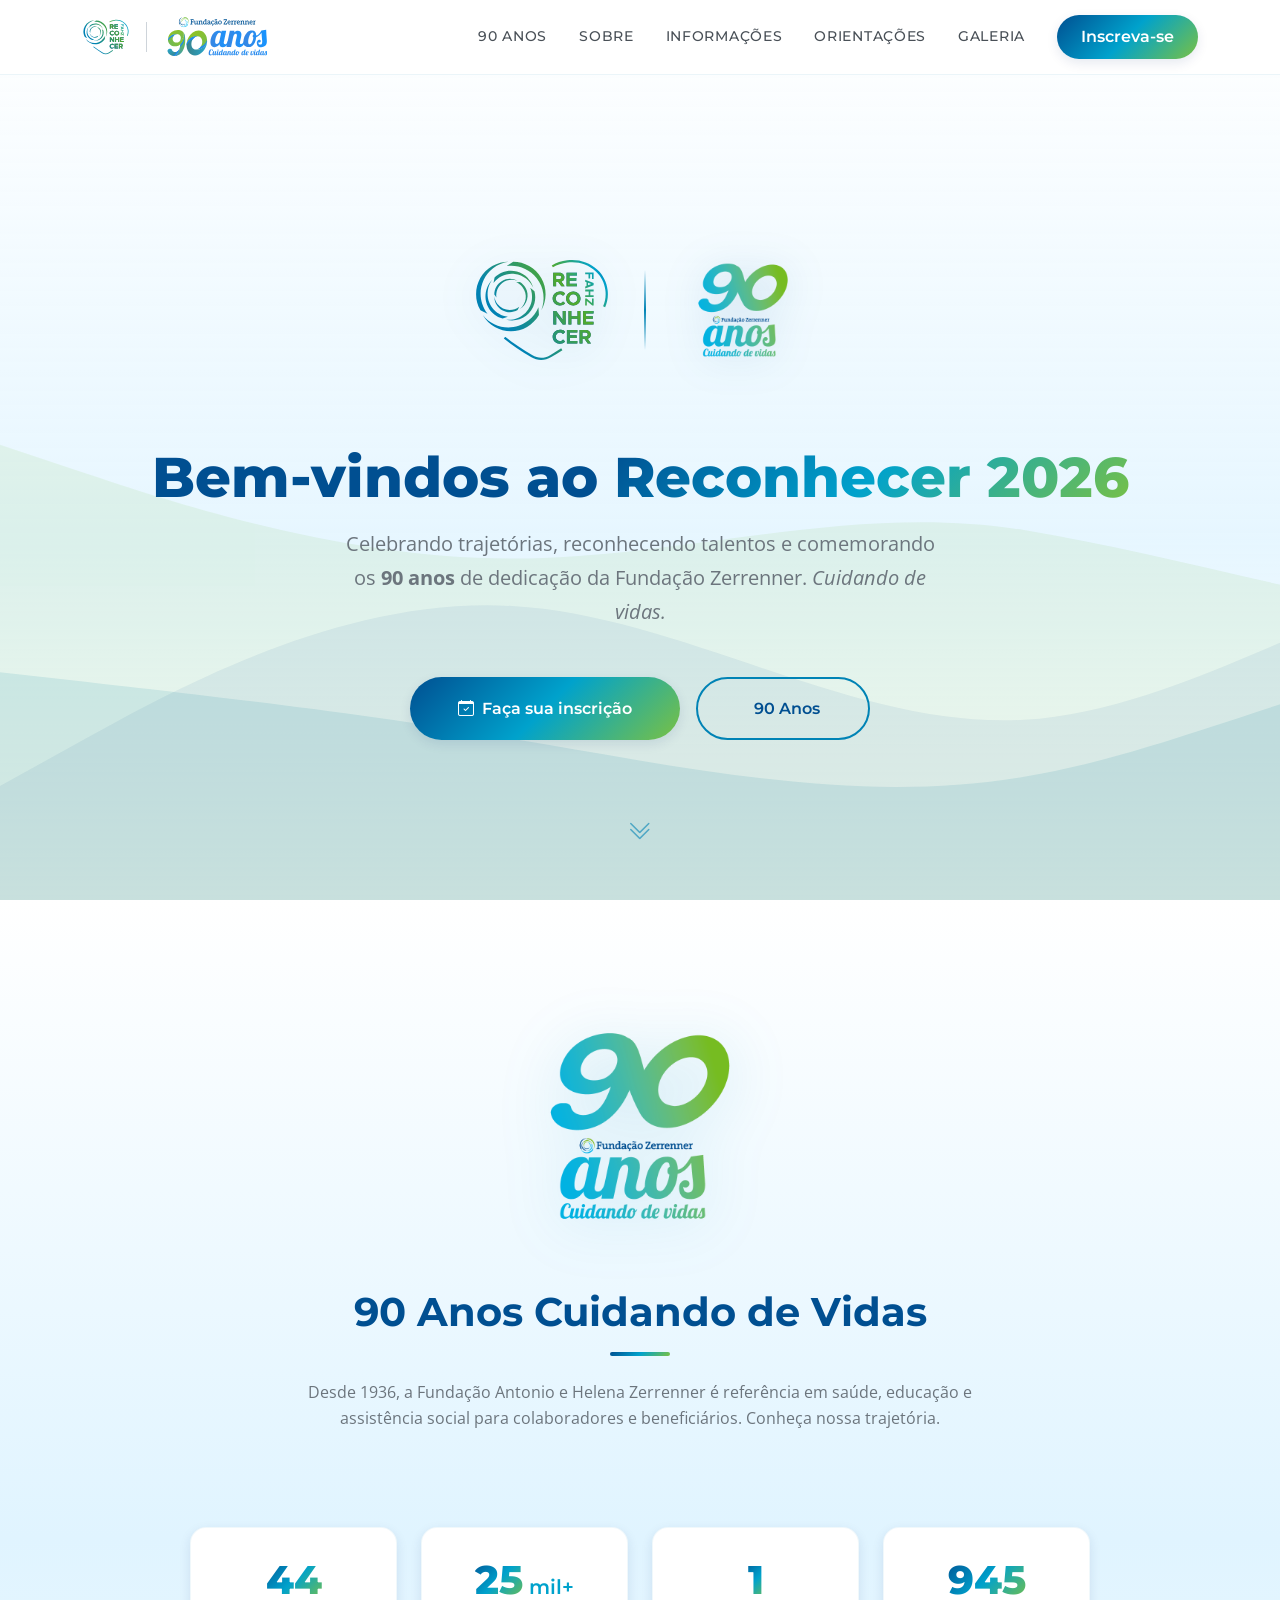
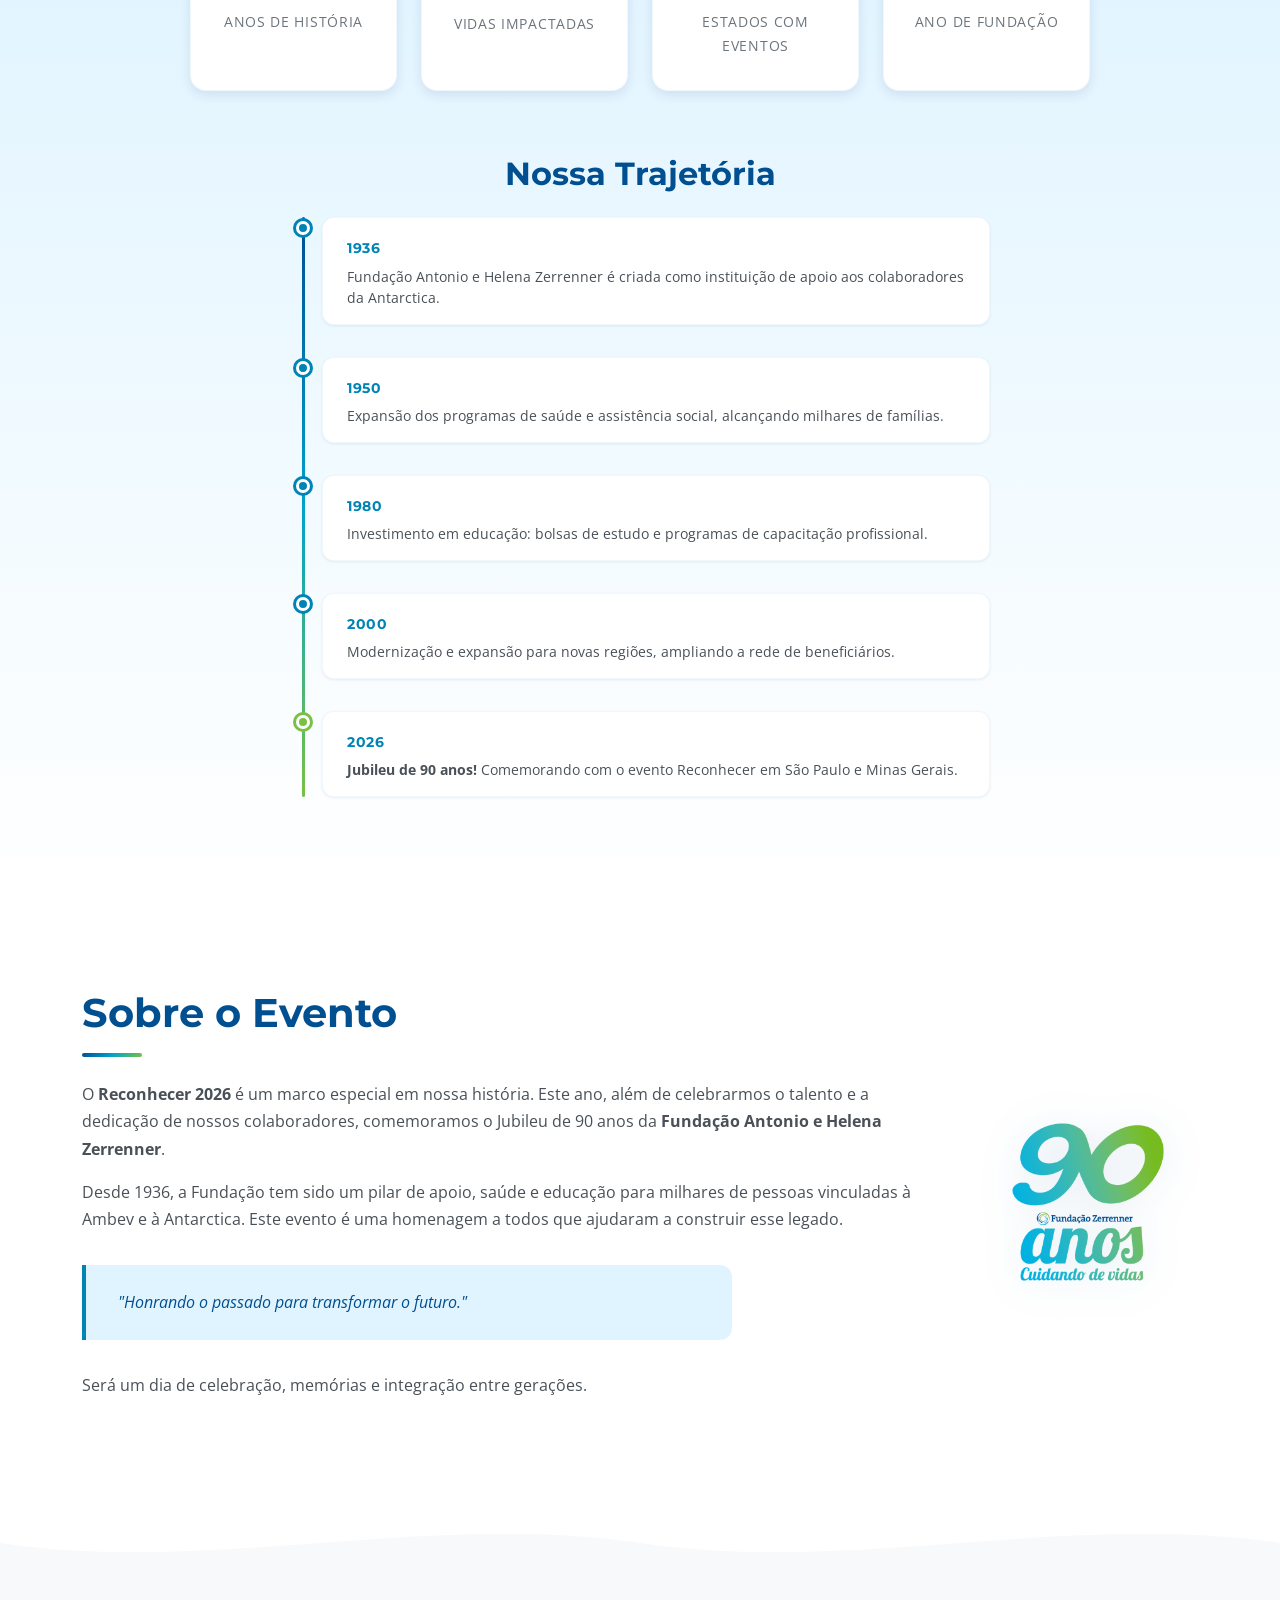
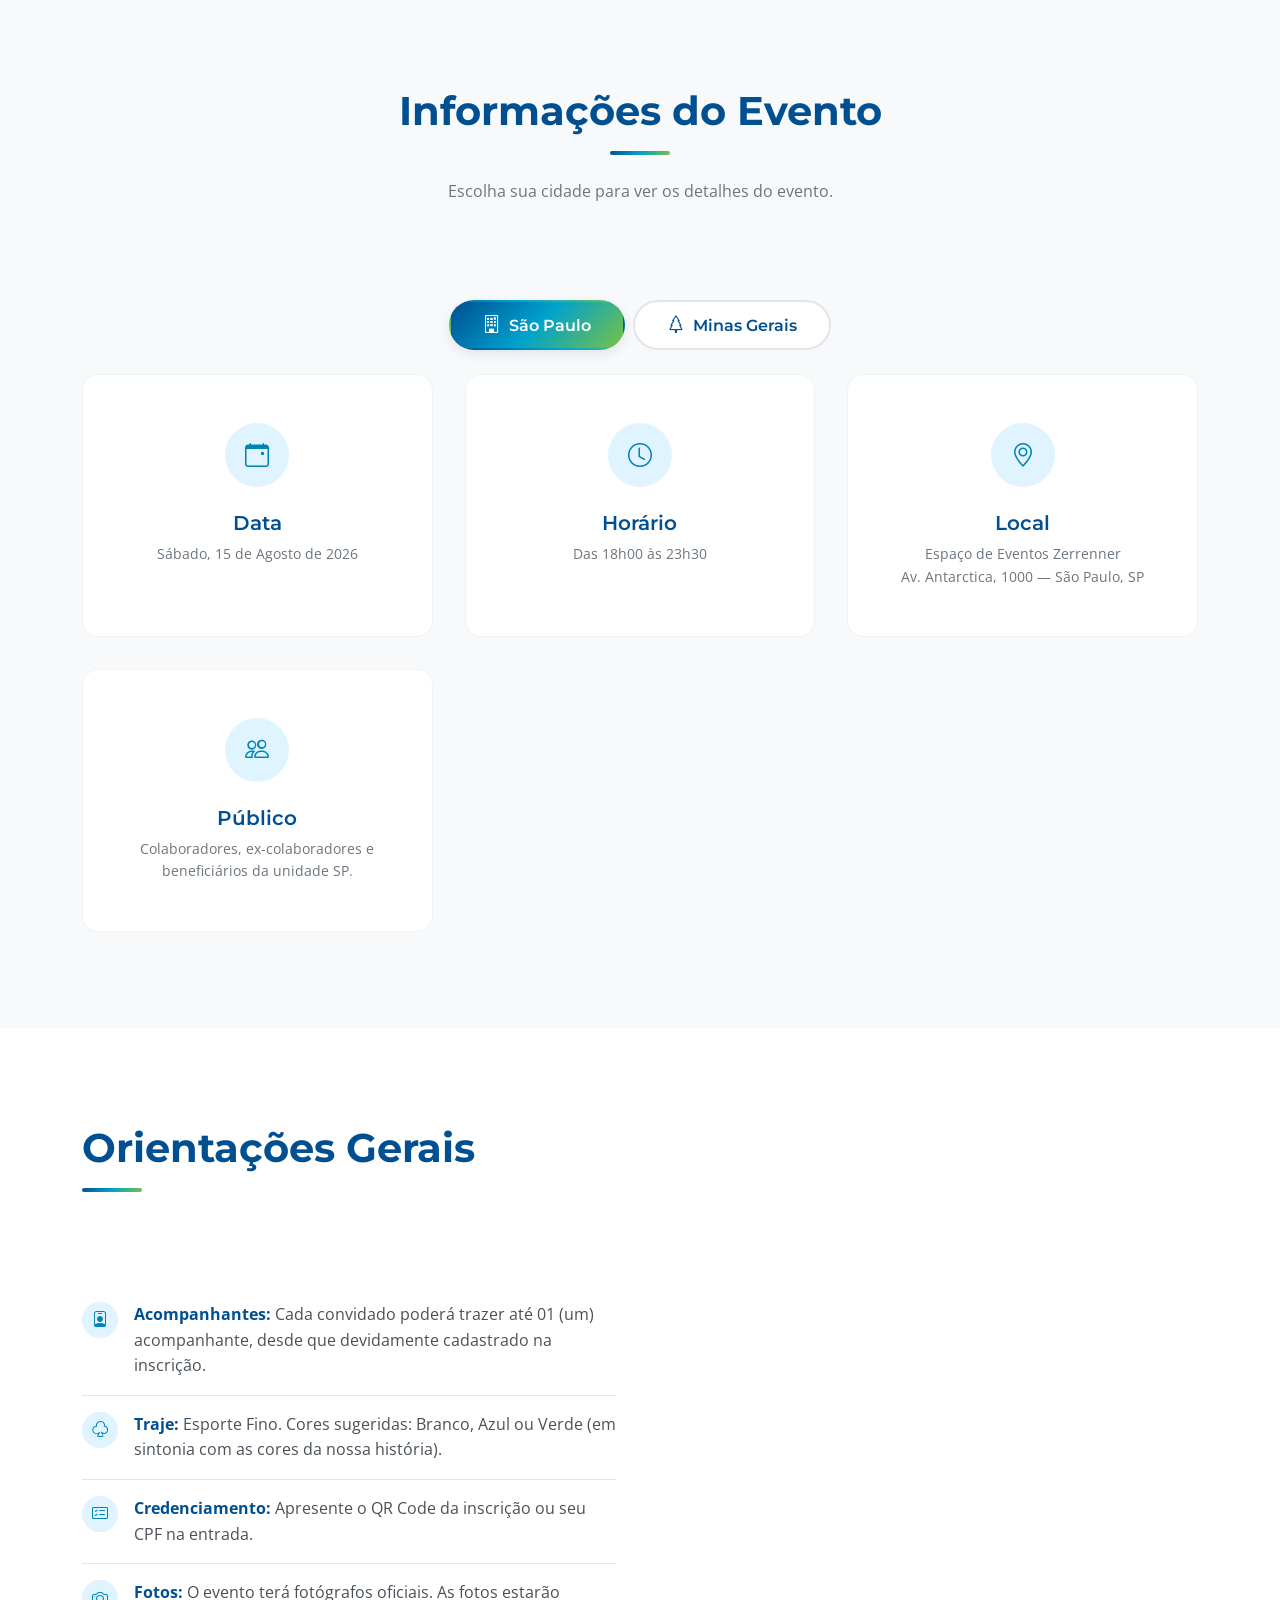
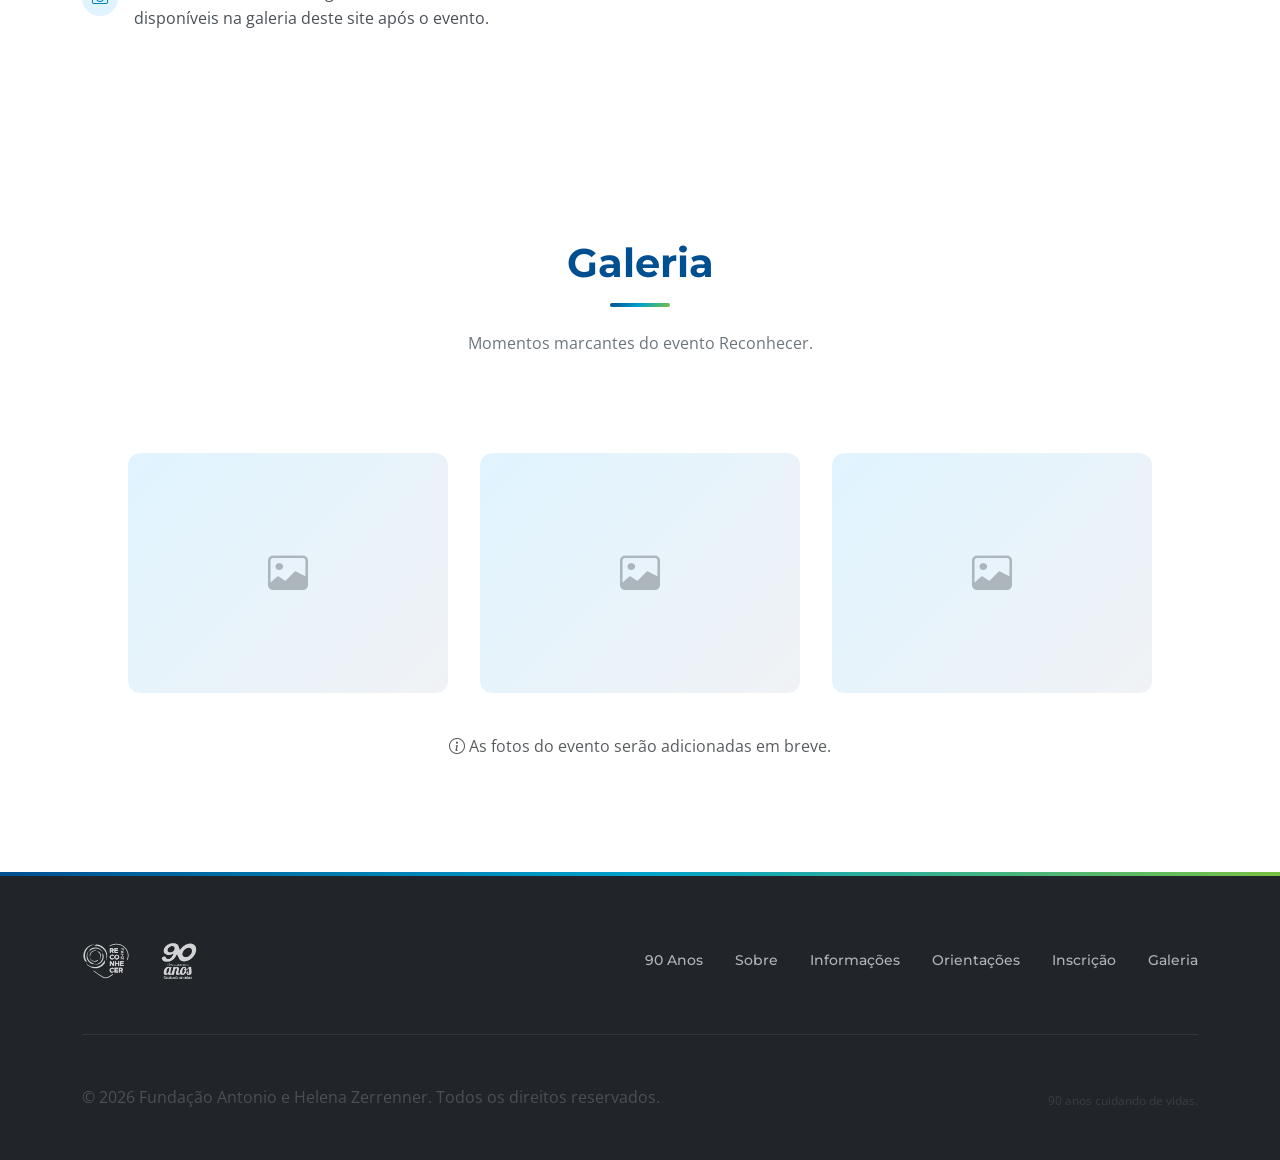
==== index.html @ 85166795 "Update site: 90 anos emphasis, SP/MG dual-location tabs, and new logo" ====
<!DOCTYPE html>
<html lang="pt-BR">

<head>
    <meta charset="UTF-8">
    <meta name="viewport" content="width=device-width, initial-scale=1.0">
    <title>Reconhecer 2026 | Fundação Zerrenner 90 Anos</title>
    <meta name="description"
        content="Evento Reconhecer 2026 - Celebrando os 90 anos da Fundação Antonio e Helena Zerrenner. Cuidando de vidas.">

    <!-- Google Fonts -->
    <link rel="preconnect" href="https://fonts.googleapis.com">
    <link rel="preconnect" href="https://fonts.gstatic.com" crossorigin>
    <link
        href="https://fonts.googleapis.com/css2?family=Montserrat:wght@400;500;600;700;800&family=Open+Sans:wght@400;500;600&display=swap"
        rel="stylesheet">

    <!-- Bootstrap 5 CSS -->
    <link href="https://cdn.jsdelivr.net/npm/bootstrap@5.3.3/dist/css/bootstrap.min.css" rel="stylesheet">
    <!-- Bootstrap Icons -->
    <link href="https://cdn.jsdelivr.net/npm/bootstrap-icons@1.11.3/font/bootstrap-icons.min.css" rel="stylesheet">

    <!-- Custom CSS -->
    <link rel="stylesheet" href="css/variables.css">
    <link rel="stylesheet" href="css/layout.css">
    <link rel="stylesheet" href="css/header.css">
    <link rel="stylesheet" href="css/waves.css">
    <link rel="stylesheet" href="css/info.css">
    <link rel="stylesheet" href="css/form.css">
    <link rel="stylesheet" href="css/gallery.css">
    <link rel="stylesheet" href="css/footer.css">

    <link rel="icon" type="image/svg+xml" href="logo.svg">
</head>

<body>

    <!-- Skip Link (Acessibilidade) -->
    <a href="#main-content" class="skip-link">Pular para o conteúdo principal</a>

    <!-- Fundo Animado Global -->
    <div class="page-bg-waves" aria-hidden="true"></div>

    <!-- ==============================
       NAVBAR
  =============================== -->
    <nav class="navbar navbar-expand-lg navbar-reconhecer fixed-top" id="navbar">
        <div class="container">
            <a class="navbar-brand" href="#hero">
                <img src="logo.svg" alt="Reconhecer logo" class="logo-reconhecer">
                <div class="logo-divider"></div>
                <img src="logo 90 anos.svg" alt="90 anos logo" class="logo-90anos">
            </a>

            <button class="navbar-toggler" type="button" data-bs-toggle="collapse" data-bs-target="#navbarNav"
                aria-controls="navbarNav" aria-expanded="false" aria-label="Toggle navigation">
                <i class="bi bi-list"></i>
            </button>

            <div class="collapse navbar-collapse" id="navbarNav">
                <ul class="navbar-nav ms-auto align-items-center">
                    <li class="nav-item">
                        <a class="nav-link" href="#90anos">90 Anos</a>
                    </li>
                    <li class="nav-item">
                        <a class="nav-link" href="#sobre">Sobre</a>
                    </li>
                    <li class="nav-item">
                        <a class="nav-link" href="#informacoes">Informações</a>
                    </li>
                    <li class="nav-item">
                        <a class="nav-link" href="#regras">Orientações</a>
                    </li>
                    <li class="nav-item">
                        <a class="nav-link" href="#galeria">Galeria</a>
                    </li>
                    <li class="nav-item ms-lg-3">
                        <button class="btn-primary-custom nav-cta" data-bs-toggle="modal"
                            data-bs-target="#registrationModal">
                            Inscreva-se
                        </button>
                    </li>
                </ul>
            </div>
        </div>
    </nav>

    <!-- ==============================
       MAIN CONTENT
  =============================== -->
    <main id="main-content">

        <!-- ---- Hero Section ---- -->
        <section class="hero" id="hero" aria-label="Área principal">
            <!-- Ondas animadas no fundo -->
            <div class="waves-container" aria-hidden="true">
                <svg class="wave-svg wave-svg--1" xmlns="http://www.w3.org/2000/svg" viewBox="0 0 1440 320"
                    preserveAspectRatio="none">
                    <path fill="#0083b5"
                        d="M0,192L48,197.3C96,203,192,213,288,229.3C384,245,480,267,576,250.7C672,235,768,181,864,181.3C960,181,1056,235,1152,234.7C1248,235,1344,181,1392,154.7L1440,128L1440,320L1392,320C1344,320,1248,320,1152,320C1056,320,960,320,864,320C768,320,672,320,576,320C480,320,384,320,288,320C192,320,96,320,48,320L0,320Z">
                    </path>
                </svg>
                <svg class="wave-svg wave-svg--2" xmlns="http://www.w3.org/2000/svg" viewBox="0 0 1440 320"
                    preserveAspectRatio="none">
                    <path fill="#7ac143"
                        d="M0,64L48,80C96,96,192,128,288,128C384,128,480,96,576,112C672,128,768,160,864,165.3C960,171,1056,149,1152,128C1248,107,1344,85,1392,74.7L1440,64L1440,320L1392,320C1344,320,1248,320,1152,320C1056,320,960,320,864,320C768,320,672,320,576,320C480,320,384,320,288,320C192,320,96,320,48,320L0,320Z">
                    </path>
                </svg>
                <svg class="wave-svg wave-svg--3" xmlns="http://www.w3.org/2000/svg" viewBox="0 0 1440 320"
                    preserveAspectRatio="none">
                    <path fill="#004f91"
                        d="M0,256L48,229.3C96,203,192,149,288,154.7C384,160,480,224,576,218.7C672,213,768,139,864,128C960,117,1056,171,1152,192C1248,213,1344,203,1392,197.3L1440,192L1440,320L1392,320C1344,320,1248,320,1152,320C1056,320,960,320,864,320C768,320,672,320,576,320C480,320,384,320,288,320C192,320,96,320,48,320L0,320Z">
                    </path>
                </svg>
            </div>

            <div class="container position-relative">
                <div class="hero__content">
                    <div class="hero__logos">
                        <img src="logo.svg" alt="Reconhecer" class="hero__logo-main">
                        <div class="hero__logo-divider"></div>
                        <img src="img/90-anos-logo.png" alt="90 Anos Fundação Zerrenner — Cuidando de vidas"
                            class="hero__logo-90">
                    </div>
                    <h1 class="hero__title">Bem-vindos ao <span>Reconhecer 2026</span></h1>
                    <p class="hero__subtitle">
                        Celebrando trajetórias, reconhecendo talentos e comemorando os <strong>90 anos</strong> de
                        dedicação da
                        Fundação Zerrenner. <em>Cuidando de vidas.</em>
                    </p>
                    <div class="hero__cta">
                        <button class="btn-primary-custom" data-bs-toggle="modal" data-bs-target="#registrationModal">
                            <i class="bi bi-calendar-check"></i> Faça sua inscrição
                        </button>
                        <a href="#90anos" class="btn-outline-custom">
                            <i class="bi bi-Award"></i> 90 Anos
                        </a>
                    </div>
                </div>
            </div>

            <div class="hero__scroll-indicator" aria-hidden="true">
                <i class="bi bi-chevron-double-down"></i>
            </div>
        </section>

        <!-- ==============================
         SEÇÃO 90 ANOS — DESTAQUE
    =============================== -->
        <section class="section section-90anos" id="90anos" aria-label="Celebração 90 anos">
            <div class="container">
                <div class="ninetyanos-intro text-center fade-in">
                    <img src="img/90-anos-logo.png" alt="90 Anos Fundação Zerrenner" class="ninetyanos-logo">
                    <h2 class="section__title">90 Anos Cuidando de Vidas</h2>
                    <p class="section__subtitle">
                        Desde 1936, a Fundação Antonio e Helena Zerrenner é referência em saúde, educação e assistência
                        social para
                        colaboradores e beneficiários. Conheça nossa trajetória.
                    </p>
                </div>

                <!-- Contadores -->
                <div class="ninetyanos-counters fade-in">
                    <div class="counter-card">
                        <span class="counter-card__number" data-target="90">0</span>
                        <span class="counter-card__label">Anos de História</span>
                    </div>
                    <div class="counter-card">
                        <span class="counter-card__number" data-target="50">0</span>
                        <span class="counter-card__suffix">mil+</span>
                        <span class="counter-card__label">Vidas Impactadas</span>
                    </div>
                    <div class="counter-card">
                        <span class="counter-card__number" data-target="2">0</span>
                        <span class="counter-card__label">Estados com Eventos</span>
                    </div>
                    <div class="counter-card">
                        <span class="counter-card__number" data-target="1936">0</span>
                        <span class="counter-card__label">Ano de Fundação</span>
                    </div>
                </div>

                <!-- Timeline -->
                <div class="ninetyanos-timeline fade-in">
                    <h3 class="text-center mb-4"
                        style="color: var(--color-blue-700); font-family: var(--font-heading);">
                        Nossa Trajetória</h3>
                    <div class="timeline">
                        <div class="timeline__item">
                            <div class="timeline__dot"></div>
                            <div class="timeline__content">
                                <span class="timeline__year">1936</span>
                                <p>Fundação Antonio e Helena Zerrenner é criada como instituição de apoio aos
                                    colaboradores da
                                    Antarctica.</p>
                            </div>
                        </div>
                        <div class="timeline__item">
                            <div class="timeline__dot"></div>
                            <div class="timeline__content">
                                <span class="timeline__year">1950</span>
                                <p>Expansão dos programas de saúde e assistência social, alcançando milhares de
                                    famílias.</p>
                            </div>
                        </div>
                        <div class="timeline__item">
                            <div class="timeline__dot"></div>
                            <div class="timeline__content">
                                <span class="timeline__year">1980</span>
                                <p>Investimento em educação: bolsas de estudo e programas de capacitação profissional.
                                </p>
                            </div>
                        </div>
                        <div class="timeline__item">
                            <div class="timeline__dot"></div>
                            <div class="timeline__content">
                                <span class="timeline__year">2000</span>
                                <p>Modernização e expansão para novas regiões, ampliando a rede de beneficiários.</p>
                            </div>
                        </div>
                        <div class="timeline__item">
                            <div class="timeline__dot"></div>
                            <div class="timeline__content">
                                <span class="timeline__year">2026</span>
                                <p><strong>Jubileu de 90 anos!</strong> Comemorando com o evento Reconhecer em São Paulo
                                    e Minas
                                    Gerais.</p>
                            </div>
                        </div>
                    </div>
                </div>
            </div>
        </section>

        <!-- ---- Seção Sobre ---- -->
        <section class="section" id="sobre" aria-label="Sobre o evento">
            <div class="container">
                <div class="about-content fade-in">
                    <div class="about-text">
                        <h2 class="section__title text-start mb-4">Sobre o Evento</h2>
                        <p>
                            O <strong>Reconhecer 2026</strong> é um marco especial em nossa história. Este ano, além de
                            celebrarmos o
                            talento e a dedicação de nossos colaboradores, comemoramos o Jubileu de 90 anos da
                            <strong>Fundação
                                Antonio e Helena Zerrenner</strong>.
                        </p>
                        <p>
                            Desde 1936, a Fundação tem sido um pilar de apoio, saúde e educação para milhares de pessoas
                            vinculadas à
                            Ambev e à Antarctica. Este evento é uma homenagem a todos que ajudaram a construir esse
                            legado.
                        </p>
                        <div class="about-highlight">
                            "Honrando o passado para transformar o futuro."
                        </div>
                        <p>
                            Será um dia de celebração, memórias e integração entre gerações.
                        </p>
                    </div>
                    <div class="about-logo">
                        <img src="img/90-anos-logo.png" alt="Fundação Zerrenner 90 Anos — Cuidando de vidas">
                    </div>
                </div>
            </div>
        </section>

        <!-- ---- Wave Divider ---- -->
        <div class="section-wave-divider" aria-hidden="true">
            <svg xmlns="http://www.w3.org/2000/svg" viewBox="0 0 1440 80" preserveAspectRatio="none">
                <path fill="#f8f9fa" d="M0,32 C240,64 480,0 720,32 C960,64 1200,0 1440,32 L1440,80 L0,80 Z" />
            </svg>
        </div>

        <!-- ==============================
         SEÇÃO INFORMAÇÕES — TABS SP × MG
    =============================== -->
        <section class="section section--alt" id="informacoes" aria-label="Informações do evento">
            <div class="container">
                <h2 class="section__title fade-in">Informações do Evento</h2>
                <p class="section__subtitle fade-in">Escolha sua cidade para ver os detalhes do evento.</p>

                <!-- Nav Tabs -->
                <ul class="nav nav-pills location-tabs justify-content-center mb-4 fade-in" id="locationTabs"
                    role="tablist">
                    <li class="nav-item" role="presentation">
                        <button class="nav-link active" id="sp-tab" data-bs-toggle="tab" data-bs-target="#tab-sp"
                            type="button" role="tab" aria-controls="tab-sp" aria-selected="true">
                            <i class="bi bi-building"></i> São Paulo
                        </button>
                    </li>
                    <li class="nav-item" role="presentation">
                        <button class="nav-link" id="mg-tab" data-bs-toggle="tab" data-bs-target="#tab-mg" type="button"
                            role="tab" aria-controls="tab-mg" aria-selected="false">
                            <i class="bi bi-tree"></i> Minas Gerais
                        </button>
                    </li>
                </ul>

                <!-- Tab Content -->
                <div class="tab-content fade-in" id="locationTabsContent">

                    <!-- SP -->
                    <div class="tab-pane fade show active" id="tab-sp" role="tabpanel" aria-labelledby="sp-tab">
                        <div class="info-grid">
                            <div class="info-card">
                                <div class="info-card__icon"><i class="bi bi-calendar-event"></i></div>
                                <h3 class="info-card__title">Data</h3>
                                <p class="info-card__text">Sábado, 15 de Agosto de 2026</p>
                            </div>
                            <div class="info-card">
                                <div class="info-card__icon"><i class="bi bi-clock"></i></div>
                                <h3 class="info-card__title">Horário</h3>
                                <p class="info-card__text">Das 18h00 às 23h30</p>
                            </div>
                            <div class="info-card">
                                <div class="info-card__icon"><i class="bi bi-geo-alt"></i></div>
                                <h3 class="info-card__title">Local</h3>
                                <p class="info-card__text">Espaço de Eventos Zerrenner<br>Av. Antarctica, 1000 — São
                                    Paulo, SP</p>
                            </div>
                            <div class="info-card">
                                <div class="info-card__icon"><i class="bi bi-people"></i></div>
                                <h3 class="info-card__title">Público</h3>
                                <p class="info-card__text">Colaboradores, ex-colaboradores e beneficiários da unidade
                                    SP.</p>
                            </div>
                        </div>
                    </div>

                    <!-- MG -->
                    <div class="tab-pane fade" id="tab-mg" role="tabpanel" aria-labelledby="mg-tab">
                        <div class="info-grid">
                            <div class="info-card">
                                <div class="info-card__icon"><i class="bi bi-calendar-event"></i></div>
                                <h3 class="info-card__title">Data</h3>
                                <p class="info-card__text">Sábado, 22 de Agosto de 2026</p>
                            </div>
                            <div class="info-card">
                                <div class="info-card__icon"><i class="bi bi-clock"></i></div>
                                <h3 class="info-card__title">Horário</h3>
                                <p class="info-card__text">Das 17h00 às 22h30</p>
                            </div>
                            <div class="info-card">
                                <div class="info-card__icon"><i class="bi bi-geo-alt"></i></div>
                                <h3 class="info-card__title">Local</h3>
                                <p class="info-card__text">Centro de Convenções Zerrenner<br>Rua das Palmeiras, 500 —
                                    Belo Horizonte,
                                    MG</p>
                            </div>
                            <div class="info-card">
                                <div class="info-card__icon"><i class="bi bi-people"></i></div>
                                <h3 class="info-card__title">Público</h3>
                                <p class="info-card__text">Colaboradores, ex-colaboradores e beneficiários da unidade
                                    MG.</p>
                            </div>
                        </div>
                    </div>

                </div>
            </div>
        </section>

        <!-- ---- Seção Orientações ---- -->
        <section class="section" id="regras" aria-label="Orientações e regras">
            <div class="container">
                <div class="row g-5 align-items-center">
                    <div class="col-lg-6">
                        <h2 class="section__title text-start fade-in">Orientações Gerais</h2>
                        <p class="fade-in">Para garantir que todos tenham uma experiência inesquecível, pedimos atenção
                            a algumas
                            regras básicas:</p>
                        <ul class="rules-list fade-in">
                            <li class="rules-list__item">
                                <div class="rules-list__icon"><i class="bi bi-person-badge"></i></div>
                                <div class="rules-list__text"><strong>Acompanhantes:</strong> Cada convidado poderá
                                    trazer até 01 (um)
                                    acompanhante, desde que devidamente cadastrado na inscrição.</div>
                            </li>
                            <li class="rules-list__item">
                                <div class="rules-list__icon"><i class="bi bi-suit-club"></i></div>
                                <div class="rules-list__text"><strong>Traje:</strong> Esporte Fino. Cores sugeridas:
                                    Branco, Azul ou
                                    Verde (em sintonia com as cores da nossa história).</div>
                            </li>
                            <li class="rules-list__item">
                                <div class="rules-list__icon"><i class="bi bi-card-checklist"></i></div>
                                <div class="rules-list__text"><strong>Credenciamento:</strong> Apresente o QR Code da
                                    inscrição ou seu
                                    CPF na entrada.</div>
                            </li>
                            <li class="rules-list__item">
                                <div class="rules-list__icon"><i class="bi bi-camera"></i></div>
                                <div class="rules-list__text"><strong>Fotos:</strong> O evento terá fotógrafos oficiais.
                                    As fotos estarão
                                    disponíveis na galeria deste site após o evento.</div>
                            </li>
                        </ul>
                    </div>
                    <div class="col-lg-6 fade-in">
                        <div class="card-custom">
                            <div class="card-custom__icon"><i class="bi bi-info-circle"></i></div>
                            <h3 class="card-custom__title">Nota Importante</h3>
                            <p>As inscrições são limitadas e serão processadas por ordem de chegada. Não esqueça de
                                confirmar a
                                presença do seu acompanhante informando o nome completo no formulário.</p>
                            <p>Dúvidas? Entre em contato com a Fundação através do canal interno.</p>
                        </div>
                    </div>
                </div>
            </div>
        </section>

        <!-- ---- Galeria de Fotos ---- -->
        <section class="section" id="galeria" aria-label="Galeria de fotos">
            <div class="container">
                <h2 class="section__title fade-in">Galeria</h2>
                <p class="section__subtitle fade-in">Momentos marcantes do evento Reconhecer.</p>

                <div class="gallery-grid fade-in" id="galleryGrid">
                    <div class="gallery-item" role="button" tabindex="0" aria-label="Abrir foto 1">
                        <div class="gallery-placeholder"><i class="bi bi-image" aria-hidden="true"></i></div>
                        <div class="gallery-item__overlay">
                            <span class="gallery-item__caption">Reconhecer 2026</span>
                        </div>
                        <div class="gallery-item__zoom"><i class="bi bi-zoom-in" aria-hidden="true"></i></div>
                    </div>
                    <div class="gallery-item" role="button" tabindex="0" aria-label="Abrir foto 2">
                        <div class="gallery-placeholder"><i class="bi bi-image" aria-hidden="true"></i></div>
                        <div class="gallery-item__overlay">
                            <span class="gallery-item__caption">Reconhecer 2026</span>
                        </div>
                        <div class="gallery-item__zoom"><i class="bi bi-zoom-in" aria-hidden="true"></i></div>
                    </div>
                    <div class="gallery-item" role="button" tabindex="0" aria-label="Abrir foto 3">
                        <div class="gallery-placeholder"><i class="bi bi-image" aria-hidden="true"></i></div>
                        <div class="gallery-item__overlay">
                            <span class="gallery-item__caption">Reconhecer 2026</span>
                        </div>
                        <div class="gallery-item__zoom"><i class="bi bi-zoom-in" aria-hidden="true"></i></div>
                    </div>
                </div>

                <div class="text-center mt-4 fade-in">
                    <p class="text-muted"><i class="bi bi-info-circle" aria-hidden="true"></i> As fotos do evento serão
                        adicionadas em breve.</p>
                </div>
            </div>
        </section>

    </main>

    <!-- ==============================
       REGISTRATION MODAL
  =============================== -->
    <div class="modal fade" id="registrationModal" tabindex="-1" aria-labelledby="registrationModalLabel"
        aria-hidden="true">
        <div class="modal-dialog modal-lg modal-dialog-centered">
            <div class="modal-content form-wrapper p-0 border-0">
                <div class="modal-header border-0 pb-0">
                    <button type="button" class="btn-close" data-bs-dismiss="modal" aria-label="Close"></button>
                </div>
                <div class="modal-body p-4 p-md-5">
                    <div class="form-header">
                        <div class="form-header__icon">
                            <i class="bi bi-pencil-square" aria-hidden="true"></i>
                        </div>
                        <h3 id="registrationModalLabel">Formulário de Inscrição</h3>
                        <p class="text-muted">Campos com <span class="text-danger">*</span> são obrigatórios</p>
                    </div>

                    <form id="registrationForm" novalidate>
                        <div class="row">

                            <!-- UNIDADE (Primeiro campo — destaque) -->
                            <div class="col-12">
                                <div class="form-floating-custom location-select-highlight">
                                    <label for="unidade">Unidade do Evento <span class="required">*</span></label>
                                    <select class="form-select" id="unidade" name="unidade" required>
                                        <option value="" disabled selected>Selecione sua cidade...</option>
                                        <option value="São Paulo">São Paulo — 15/Ago/2026</option>
                                        <option value="Minas Gerais">Minas Gerais — 22/Ago/2026</option>
                                    </select>
                                </div>
                            </div>

                            <div class="col-12">
                                <div class="form-floating-custom">
                                    <label for="fullName">Nome Completo <span class="required">*</span></label>
                                    <input type="text" class="form-control" id="fullName" name="fullName" required
                                        placeholder="Seu nome completo" autocomplete="name">
                                </div>
                            </div>

                            <div class="col-md-6">
                                <div class="form-floating-custom">
                                    <label for="email">E-mail <span class="required">*</span></label>
                                    <input type="email" class="form-control" id="email" name="email" required
                                        placeholder="seu@email.com" autocomplete="email">
                                </div>
                            </div>

                            <div class="col-md-6">
                                <div class="form-floating-custom">
                                    <label for="phone">Telefone <span class="required">*</span></label>
                                    <input type="tel" class="form-control" id="phone" name="phone" required
                                        placeholder="(11) 99999-9999" autocomplete="tel">
                                </div>
                            </div>

                            <div class="col-md-6">
                                <div class="form-floating-custom">
                                    <label for="cpf">CPF <span class="required">*</span></label>
                                    <input type="text" class="form-control" id="cpf" name="cpf" required
                                        placeholder="000.000.000-00" maxlength="14">
                                </div>
                            </div>

                            <div class="col-md-6">
                                <div class="form-floating-custom">
                                    <label for="company">Empresa / Área</label>
                                    <input type="text" class="form-control" id="company" name="company"
                                        placeholder="Sua empresa ou área">
                                </div>
                            </div>

                            <div class="col-12">
                                <label class="d-block mb-2"
                                    style="font-family: var(--font-heading); font-weight: 500; font-size: var(--font-size-xs); color: var(--color-gray-600); text-transform: uppercase; letter-spacing: 0.03em;">
                                    Levará acompanhante?
                                </label>
                                <div class="toggle-group" role="radiogroup" aria-label="Acompanhante">
                                    <label class="toggle-group__btn active" id="companionNo">
                                        <input type="radio" name="hasCompanion" value="nao" checked>
                                        <i class="bi bi-person" aria-hidden="true"></i> Não
                                    </label>
                                    <label class="toggle-group__btn" id="companionYes">
                                        <input type="radio" name="hasCompanion" value="sim">
                                        <i class="bi bi-people" aria-hidden="true"></i> Sim
                                    </label>
                                </div>

                                <div class="conditional-field" id="companionFields">
                                    <div class="form-floating-custom">
                                        <label for="companionName">Nome do Acompanhante</label>
                                        <input type="text" class="form-control" id="companionName" name="companionName"
                                            placeholder="Nome completo do acompanhante">
                                    </div>
                                </div>
                            </div>

                            <div class="col-12">
                                <div class="form-floating-custom">
                                    <label for="dietary">Restrição Alimentar</label>
                                    <select class="form-select" id="dietary" name="dietary">
                                        <option value="">Nenhuma</option>
                                        <option value="vegetariano">Vegetariano</option>
                                        <option value="vegano">Vegano</option>
                                        <option value="sem-gluten">Sem Glúten</option>
                                        <option value="sem-lactose">Sem Lactose</option>
                                        <option value="outra">Outra</option>
                                    </select>
                                </div>
                            </div>

                            <div class="col-12">
                                <div class="form-floating-custom">
                                    <label for="observations">Observações</label>
                                    <textarea class="form-control" id="observations" name="observations" rows="3"
                                        placeholder="Alguma informação adicional?" style="resize: vertical;"></textarea>
                                </div>
                            </div>

                            <div class="col-12">
                                <div class="form-check-custom">
                                    <input class="form-check-input" type="checkbox" id="terms" name="terms" required>
                                    <label class="form-check-label" for="terms">
                                        Declaro que li e aceito as orientações do evento e confirmo minha presença.
                                        <span class="text-danger">*</span>
                                    </label>
                                </div>
                            </div>

                            <div class="col-12 text-center mt-3">
                                <button type="submit" class="btn-primary-custom w-100" id="submitBtn">
                                    <i class="bi bi-check-circle" aria-hidden="true"></i> Confirmar Inscrição
                                </button>
                            </div>
                        </div>
                    </form>

                    <!-- Mensagem de Sucesso -->
                    <div class="form-success" id="formSuccess">
                        <div class="form-success__icon">
                            <i class="bi bi-check-lg" aria-hidden="true"></i>
                        </div>
                        <h3 class="form-success__title">Inscrição Confirmada!</h3>
                        <p class="form-success__text">
                            Sua inscrição foi realizada com sucesso. Você receberá mais informações proximamente.<br>
                            Obrigado por confirmar sua presença no <strong>Reconhecer 2026</strong>!
                        </p>
                        <div class="mt-4">
                            <button class="btn-primary-custom" data-bs-dismiss="modal">
                                <i class="bi bi-x-circle" aria-hidden="true"></i> Fechar
                            </button>
                        </div>
                    </div>
                </div>
            </div>
        </div>
    </div>


    <!-- ==============================
       FOOTER
  =============================== -->
    <footer class="footer" id="footer" aria-label="Rodapé">
        <div class="container position-relative">
            <div class="footer__top">
                <div class="footer__logos">
                    <img src="logo.svg" alt="Reconhecer logo" class="footer__logo">
                    <img src="img/90-anos-logo.png" alt="90 anos logo" class="footer__logo" style="height: 50px;">
                </div>
                <div class="footer__links">
                    <a href="#90anos" class="footer__link">90 Anos</a>
                    <a href="#sobre" class="footer__link">Sobre</a>
                    <a href="#informacoes" class="footer__link">Informações</a>
                    <a href="#regras" class="footer__link">Orientações</a>
                    <a href="#" class="footer__link" data-bs-toggle="modal"
                        data-bs-target="#registrationModal">Inscrição</a>
                    <a href="#galeria" class="footer__link">Galeria</a>
                </div>
            </div>
            <div class="footer__bottom">
                <p>&copy; 2026 Fundação Antonio e Helena Zerrenner. Todos os direitos reservados.</p>
                <p class="mt-2" style="opacity: 0.6; font-size: 0.75rem;">90 anos cuidando de vidas.</p>
            </div>
        </div>
    </footer>

    <!-- Botão Voltar ao Topo -->
    <button class="back-to-top" id="backToTop" aria-label="Voltar para o topo">
        <i class="bi bi-arrow-up" aria-hidden="true"></i>
    </button>

    <!-- ==============================
       SCRIPTS
  =============================== -->
    <script src="https://cdn.jsdelivr.net/npm/bootstrap@5.3.3/dist/js/bootstrap.bundle.min.js"></script>
    <script src="js/main.js"></script>
    <script src="js/form.js"></script>
    <script src="js/gallery.js"></script>

</body>

</html>
---- css/variables.css ----
/* ============================================
   RECONHECER 2026 - Design Tokens
   Paleta extraída dos logos da Fundação Zerrenner
   ============================================ */

:root {
  /* ---- Cores Primárias (Azul) ---- */
  --color-blue-900: #002769;
  --color-blue-800: #004682;
  --color-blue-700: #004f91;
  --color-blue-600: #005496;
  --color-blue-500: #006098;
  --color-blue-400: #0073a8;
  --color-blue-300: #0083b5;
  --color-blue-200: #1783d5;
  --color-blue-100: #00b9f2;
  --color-blue-50: #e0f4ff;

  /* ---- Cores Secundárias (Verde) ---- */
  --color-green-700: #6c9328;
  --color-green-600: #52aa2b;
  --color-green-500: #6fa324;
  --color-green-400: #7ac143;
  --color-green-300: #8fc326;
  --color-green-200: #aed84a;
  --color-green-100: #c8e67a;

  /* ---- Cores Terciárias (Teal / Cyan) ---- */
  --color-teal-600: #016cb3;
  --color-teal-500: #1798c7;
  --color-teal-400: #00a2cc;
  --color-teal-300: #00b2e3;
  --color-teal-200: #00b3e1;
  --color-teal-100: #00cbd3;

  /* ---- Gradientes ---- */
  --gradient-primary: linear-gradient(135deg, var(--color-blue-700) 0%, var(--color-teal-400) 50%, var(--color-green-400) 100%);
  --gradient-wave-1: linear-gradient(90deg, var(--color-blue-900) 0%, var(--color-blue-300) 30%, var(--color-green-400) 60%, var(--color-teal-400) 80%, var(--color-blue-700) 100%);
  --gradient-wave-2: linear-gradient(90deg, var(--color-green-600) 0%, var(--color-teal-300) 40%, var(--color-blue-200) 70%, var(--color-blue-600) 100%);
  --gradient-wave-3: linear-gradient(90deg, var(--color-teal-500) 0%, var(--color-blue-100) 35%, var(--color-green-300) 65%, var(--color-teal-400) 100%);
  --gradient-hero: linear-gradient(180deg, rgba(255, 255, 255, 0.95) 0%, rgba(224, 244, 255, 0.8) 60%, rgba(255, 255, 255, 0.95) 100%);
  --gradient-card: linear-gradient(135deg, rgba(255, 255, 255, 0.9), rgba(224, 244, 255, 0.4));

  /* ---- Neutros ---- */
  --color-white: #ffffff;
  --color-gray-50: #f8f9fa;
  --color-gray-100: #f0f2f5;
  --color-gray-200: #e2e6ea;
  --color-gray-300: #ced4da;
  --color-gray-400: #adb5bd;
  --color-gray-500: #6c757d;
  --color-gray-600: #495057;
  --color-gray-700: #343a40;
  --color-gray-800: #212529;

  /* ---- Tipografia ---- */
  --font-heading: 'Montserrat', sans-serif;
  --font-body: 'Open Sans', sans-serif;
  --font-size-xs: 0.75rem;
  --font-size-sm: 0.875rem;
  --font-size-base: 1rem;
  --font-size-md: 1.125rem;
  --font-size-lg: 1.25rem;
  --font-size-xl: 1.5rem;
  --font-size-2xl: 2rem;
  --font-size-3xl: 2.5rem;
  --font-size-4xl: 3.5rem;
  --font-weight-light: 300;
  --font-weight-regular: 400;
  --font-weight-medium: 500;
  --font-weight-semibold: 600;
  --font-weight-bold: 700;
  --font-weight-extrabold: 800;

  /* ---- Espaçamentos ---- */
  --space-xs: 0.25rem;
  --space-sm: 0.5rem;
  --space-md: 1rem;
  --space-lg: 1.5rem;
  --space-xl: 2rem;
  --space-2xl: 3rem;
  --space-3xl: 4rem;
  --space-4xl: 6rem;
  --space-5xl: 8rem;

  /* ---- Bordas e Sombra ---- */
  --radius-sm: 0.375rem;
  --radius-md: 0.75rem;
  --radius-lg: 1rem;
  --radius-xl: 1.5rem;
  --radius-full: 9999px;
  --shadow-sm: 0 1px 3px rgba(0, 39, 105, 0.08);
  --shadow-md: 0 4px 12px rgba(0, 39, 105, 0.1);
  --shadow-lg: 0 8px 30px rgba(0, 39, 105, 0.12);
  --shadow-xl: 0 16px 48px rgba(0, 39, 105, 0.15);
  --shadow-glow: 0 0 30px rgba(0, 131, 181, 0.2);

  /* ---- Transições ---- */
  --transition-fast: 150ms ease;
  --transition-base: 300ms ease;
  --transition-slow: 500ms ease;
  --transition-wave: 8s ease-in-out infinite;
}
---- css/layout.css ----
/* ============================================
   RECONHECER 2026 - Layout & Base
   Grid, containers, responsividade, tipografia
   ============================================ */

/* ---- Reset e Base ---- */
*,
*::before,
*::after {
    box-sizing: border-box;
}

html {
    scroll-behavior: smooth;
    font-size: 16px;
}

body {
    font-family: var(--font-body);
    font-size: var(--font-size-base);
    font-weight: var(--font-weight-regular);
    color: var(--color-gray-700);
    background-color: var(--color-white);
    line-height: 1.7;
    overflow-x: hidden;
    -webkit-font-smoothing: antialiased;
    -moz-osx-font-smoothing: grayscale;
}

/* ---- Tipografia ---- */
h1,
h2,
h3,
h4,
h5,
h6 {
    font-family: var(--font-heading);
    font-weight: var(--font-weight-bold);
    color: var(--color-blue-700);
    line-height: 1.2;
    margin-bottom: var(--space-md);
}

h1 {
    font-size: var(--font-size-4xl);
}

h2 {
    font-size: var(--font-size-3xl);
}

h3 {
    font-size: var(--font-size-2xl);
}

h4 {
    font-size: var(--font-size-xl);
}

p {
    margin-bottom: var(--space-md);
    color: var(--color-gray-600);
}

a {
    color: var(--color-blue-300);
    text-decoration: none;
    transition: color var(--transition-fast);
}

a:hover {
    color: var(--color-teal-400);
}

/* ---- Seções ---- */
.section {
    padding: var(--space-4xl) 0;
    position: relative;
}

.section--alt {
    background-color: var(--color-gray-50);
}

.section--blue {
    background: var(--gradient-hero);
}

.section__title {
    text-align: center;
    margin-bottom: var(--space-lg);
    position: relative;
}

.section__title::after {
    content: '';
    display: block;
    width: 60px;
    height: 4px;
    background: var(--gradient-primary);
    border-radius: var(--radius-full);
    margin: var(--space-md) auto 0;
}

/* Alinhamento dinâmico da barra baseado no texto */
.section__title.text-start::after {
    margin-left: 0;
    margin-right: auto;
}

.section__title.text-end::after {
    margin-left: auto;
    margin-right: 0;
}

.section__subtitle {
    text-align: center;
    font-size: var(--font-size-base);
    color: var(--color-gray-500);
    max-width: 700px;
    margin: 0 auto var(--space-4xl);
    line-height: 1.6;
}

/* ---- Cards ---- */
.card-custom {
    background: var(--gradient-card);
    border: 1px solid rgba(0, 131, 181, 0.1);
    border-radius: var(--radius-lg);
    padding: var(--space-2xl);
    transition: transform var(--transition-base), box-shadow var(--transition-base);
    backdrop-filter: blur(10px);
    -webkit-backdrop-filter: blur(10px);
}

.card-custom:hover {
    transform: translateY(-4px);
    box-shadow: var(--shadow-lg);
}

.card-custom__icon {
    width: 56px;
    height: 56px;
    border-radius: var(--radius-md);
    background: var(--gradient-primary);
    display: flex;
    align-items: center;
    justify-content: center;
    margin-bottom: var(--space-lg);
    color: var(--color-white);
    font-size: var(--font-size-xl);
}

.card-custom__title {
    font-size: var(--font-size-lg);
    font-weight: var(--font-weight-semibold);
    margin-bottom: var(--space-sm);
}

/* ---- Botões ---- */
.btn-primary-custom {
    background: var(--gradient-primary);
    border: none;
    color: var(--color-white);
    font-family: var(--font-heading);
    font-weight: var(--font-weight-semibold);
    font-size: var(--font-size-base);
    padding: var(--space-md) var(--space-2xl);
    border-radius: var(--radius-full);
    transition: all var(--transition-base);
    box-shadow: var(--shadow-md);
    cursor: pointer;
    display: inline-flex;
    align-items: center;
    gap: var(--space-sm);
}

.btn-primary-custom:hover {
    transform: translateY(-2px);
    box-shadow: var(--shadow-lg);
    filter: brightness(1.1);
    color: var(--color-white);
}

.btn-outline-custom {
    background: transparent;
    border: 2px solid var(--color-blue-300);
    color: var(--color-blue-700);
    font-family: var(--font-heading);
    font-weight: var(--font-weight-semibold);
    font-size: var(--font-size-base);
    padding: var(--space-md) var(--space-2xl);
    border-radius: var(--radius-full);
    transition: all var(--transition-base);
    cursor: pointer;
    display: inline-flex;
    align-items: center;
    gap: var(--space-sm);
}

.btn-outline-custom:hover {
    background: var(--color-blue-300);
    color: var(--color-white);
    transform: translateY(-2px);
}

/* ---- Skip Link (Acessibilidade) ---- */
.skip-link {
    position: absolute;
    top: -100%;
    left: var(--space-md);
    background: var(--color-blue-700);
    color: var(--color-white);
    padding: var(--space-sm) var(--space-md);
    border-radius: var(--radius-sm);
    z-index: 10000;
    transition: top var(--transition-fast);
}

.skip-link:focus {
    top: var(--space-md);
    color: var(--color-white);
}

/* ---- Animações de Entrada ---- */
.fade-in {
    opacity: 0;
    transform: translateY(30px);
    transition: opacity 0.6s ease-out, transform 0.6s ease-out;
}

.fade-in.visible {
    opacity: 1;
    transform: translateY(0);
}

/* ---- Botão Voltar ao Topo ---- */
.back-to-top {
    position: fixed;
    bottom: 30px;
    right: 30px;
    width: 50px;
    height: 50px;
    border-radius: 50%;
    background: var(--gradient-primary);
    color: var(--color-white);
    border: none;
    display: flex;
    align-items: center;
    justify-content: center;
    font-size: 1.5rem;
    cursor: pointer;
    z-index: 1000;
    opacity: 0;
    visibility: hidden;
    transform: translateY(20px);
    transition: all 0.3s ease;
    box-shadow: var(--shadow-lg);
}

.back-to-top.show {
    opacity: 1;
    visibility: visible;
    transform: translateY(0);
}

.back-to-top:hover {
    transform: translateY(-5px);
    filter: brightness(1.1);
    box-shadow: 0 8px 15px rgba(0, 79, 145, 0.3);
}

.back-to-top:active {
    transform: translateY(0);
}

/* ---- Responsividade ---- */
@media (max-width: 991.98px) {
    h1 {
        font-size: var(--font-size-3xl);
    }

    h2 {
        font-size: var(--font-size-2xl);
    }

    .section {
        padding: var(--space-3xl) 0;
    }
}

@media (max-width: 767.98px) {
    h1 {
        font-size: var(--font-size-2xl);
    }

    h2 {
        font-size: var(--font-size-xl);
    }

    h3 {
        font-size: var(--font-size-lg);
    }

    .section {
        padding: var(--space-2xl) 0;
    }

    .card-custom {
        padding: var(--space-lg);
    }
}

@media (max-width: 575.98px) {
    html {
        font-size: 14px;
    }
}
---- css/header.css ----
/* ============================================
   RECONHECER 2026 - Header & Hero
   Navbar fixa + Hero section com logos
   ============================================ */

/* ---- Navbar ---- */
.navbar-reconhecer {
    background: rgba(255, 255, 255, 0.92);
    backdrop-filter: blur(20px);
    -webkit-backdrop-filter: blur(20px);
    border-bottom: 1px solid rgba(0, 131, 181, 0.08);
    padding: var(--space-sm) 0;
    transition: all var(--transition-base);
    z-index: 1050;
}

.navbar-reconhecer.scrolled {
    box-shadow: var(--shadow-md);
    padding: 0;
}

.navbar-reconhecer .navbar-brand {
    display: flex;
    align-items: center;
    gap: var(--space-md);
}

.navbar-reconhecer .logo-reconhecer {
    height: 48px;
    width: auto;
    transition: height var(--transition-base);
}

.navbar-reconhecer .logo-90anos {
    height: 44px;
    width: auto;
    transition: height var(--transition-base);
}

.navbar-reconhecer.scrolled .logo-reconhecer {
    height: 38px;
}

.navbar-reconhecer.scrolled .logo-90anos {
    height: 34px;
}

.navbar-reconhecer .logo-divider {
    width: 1px;
    height: 30px;
    background: var(--color-gray-300);
}

.navbar-reconhecer .nav-link {
    font-family: var(--font-heading);
    font-weight: var(--font-weight-medium);
    font-size: var(--font-size-sm);
    color: var(--color-gray-600) !important;
    padding: var(--space-sm) var(--space-md) !important;
    border-radius: var(--radius-full);
    transition: all var(--transition-fast);
    text-transform: uppercase;
    letter-spacing: 0.05em;
}

.navbar-reconhecer .nav-link:hover,
.navbar-reconhecer .nav-link.active {
    color: var(--color-blue-700) !important;
    background: rgba(0, 131, 181, 0.06);
}

.navbar-reconhecer .nav-cta {
    background: var(--gradient-primary);
    color: var(--color-white) !important;
    padding: var(--space-sm) var(--space-lg) !important;
    font-weight: var(--font-weight-semibold);
}

.navbar-reconhecer .nav-cta:hover {
    filter: brightness(1.1);
    transform: translateY(-1px);
    color: var(--color-white) !important;
    background: var(--gradient-primary);
}

/* ---- Hero Section ---- */
.hero {
    min-height: 100vh;
    display: flex;
    align-items: center;
    justify-content: center;
    position: relative;
    overflow: hidden;
    background: var(--gradient-hero);
    padding-top: 80px;
}

.hero__content {
    position: relative;
    z-index: 10;
    text-align: center;
    padding: var(--space-2xl);
}

.hero__logos {
    display: flex;
    align-items: center;
    justify-content: center;
    gap: var(--space-xl);
    margin-bottom: var(--space-3xl);
    flex-wrap: wrap;
    padding: 0 var(--space-md);
}

.hero__logo-main {
    height: 140px;
    width: auto;
    filter: drop-shadow(0 4px 20px rgba(0, 79, 145, 0.15));
    animation: floatIn 1s ease-out;
}

.hero__logo-90 {
    height: 130px;
    width: auto;
    filter: drop-shadow(0 4px 20px rgba(0, 79, 145, 0.15));
    animation: floatIn 1s ease-out 0.2s both;
}

.hero__logo-divider {
    width: 2px;
    height: 80px;
    background: linear-gradient(180deg, transparent, var(--color-blue-300), transparent);
    animation: floatIn 1s ease-out 0.1s both;
}

.hero__title {
    font-size: var(--font-size-4xl);
    font-weight: var(--font-weight-extrabold);
    color: var(--color-blue-700);
    margin-bottom: var(--space-md);
    animation: slideUp 0.8s ease-out 0.4s both;
}

.hero__title span {
    background: var(--gradient-primary);
    -webkit-background-clip: text;
    -webkit-text-fill-color: transparent;
    background-clip: text;
}

.hero__subtitle {
    font-size: var(--font-size-lg);
    color: var(--color-gray-500);
    max-width: 600px;
    margin: 0 auto var(--space-2xl);
    animation: slideUp 0.8s ease-out 0.6s both;
}

.hero__cta {
    display: flex;
    gap: var(--space-md);
    justify-content: center;
    flex-wrap: wrap;
    animation: slideUp 0.8s ease-out 0.8s both;
}

.hero__scroll-indicator {
    position: absolute;
    bottom: var(--space-2xl);
    left: 50%;
    transform: translateX(-50%);
    z-index: 10;
    animation: bounce 2s ease-in-out infinite;
    color: var(--color-blue-300);
    font-size: var(--font-size-xl);
    opacity: 0.6;
}

/* ---- Animações ---- */
@keyframes floatIn {
    from {
        opacity: 0;
        transform: translateY(20px) scale(0.95);
    }

    to {
        opacity: 1;
        transform: translateY(0) scale(1);
    }
}

@keyframes slideUp {
    from {
        opacity: 0;
        transform: translateY(30px);
    }

    to {
        opacity: 1;
        transform: translateY(0);
    }
}

@keyframes bounce {

    0%,
    100% {
        transform: translateX(-50%) translateY(0);
    }

    50% {
        transform: translateX(-50%) translateY(10px);
    }
}

/* ---- Responsivo ---- */
@media (max-width: 991.98px) {
    .hero__logo-main {
        height: 100px;
    }

    .hero__logo-90 {
        height: 90px;
    }

    .hero__logo-divider {
        display: none;
        /* Esconde o divisor quando os logos empilham */
    }

    .hero__logos {
        gap: var(--space-lg);
        flex-direction: column;
        /* Força empilhamento em telas pequenas */
    }
}

@media (max-width: 767.98px) {
    .hero {
        min-height: auto;
        padding-top: 100px;
        padding-bottom: var(--space-4xl);
    }

    .hero__logos {
        gap: var(--space-lg);
    }

    .hero__logo-main {
        height: 80px;
    }

    .hero__logo-90 {
        height: 70px;
    }

    .hero__logo-divider {
        height: 50px;
    }

    .hero__title {
        font-size: var(--font-size-2xl);
    }

    .hero__subtitle {
        font-size: var(--font-size-base);
    }

    .navbar-reconhecer .logo-reconhecer {
        height: 36px;
    }

    .navbar-reconhecer .logo-90anos {
        height: 32px;
    }
}

@media (max-width: 575.98px) {
    .hero__logo-main {
        height: 65px;
    }

    .hero__logo-90 {
        height: 58px;
    }
}
---- css/waves.css ----
/* ============================================
   RECONHECER 2026 - Ondas Animadas
   Faixas SVG onduladas no fundo
   ============================================ */

/* ---- Ondas de Fundo da Página ---- */
.page-bg-waves {
    position: fixed;
    top: 0;
    left: 0;
    width: 100%;
    height: 100%;
    background:
        radial-gradient(circle at 10% 20%, rgba(0, 131, 181, 0.02) 0%, transparent 40%),
        radial-gradient(circle at 90% 80%, rgba(122, 193, 67, 0.02) 0%, transparent 40%);
    z-index: -1;
    pointer-events: none;
}

.page-bg-waves::before {
    content: '';
    position: absolute;
    top: 0;
    left: 0;
    width: 100%;
    height: 100%;
    background-image: url("data:image/svg+xml,%3Csvg xmlns='http://www.w3.org/2000/svg' width='100%' height='100%'%3E%3Cpath d='M0 100 Q 250 50 500 100 T 1000 100' fill='none' stroke='rgba(0,131,181,0.015)' stroke-width='1.5'/%3E%3C/svg%3E");
    background-size: 1000px 200px;
    animation: bgWaveMove 20s linear infinite;
    opacity: 0.3;
    /* Mais sutil (era 0.5) */
}

@keyframes bgWaveMove {
    from {
        background-position: 0 0;
    }

    to {
        background-position: 1000px 0;
    }
}

/* ---- Container das Ondas ---- */
.waves-container {
    position: absolute;
    top: 0;
    left: 0;
    width: 100%;
    height: 100%;
    overflow: hidden;
    z-index: 1;
    pointer-events: none;
}

.waves-container--section {
    position: absolute;
    width: 100%;
    height: 200px;
    overflow: hidden;
    z-index: 0;
    pointer-events: none;
}

.waves-container--top {
    top: 0;
    transform: rotate(180deg);
}

.waves-container--bottom {
    bottom: 0;
}

/* ---- Ondas SVG ---- */
.wave-svg {
    position: absolute;
    width: 200%;
    min-width: 1400px;
    bottom: 0;
    left: 0;
    will-change: transform;
}

.wave-svg--1 {
    animation: waveSlide1 12s ease-in-out infinite;
    opacity: 0.12;
    /* Mais sutil (era 0.25) */
}

.wave-svg--2 {
    animation: waveSlide2 15s ease-in-out infinite;
    opacity: 0.1;
    /* Mais sutil (era 0.2) */
}

.wave-svg--3 {
    animation: waveSlide3 18s ease-in-out infinite;
    opacity: 0.07;
    /* Mais sutil (era 0.15) */
}

/* ---- Separador de Seção ---- */
.section-wave-divider {
    position: relative;
    width: 100%;
    height: 80px;
    overflow: hidden;
    margin-top: -1px;
}

.section-wave-divider svg {
    position: absolute;
    bottom: 0;
    width: 100%;
    height: 80px;
}

/* ---- Animações de Ondas ---- */
@keyframes waveSlide1 {

    0%,
    100% {
        transform: translateX(0%);
    }

    50% {
        transform: translateX(-25%);
    }
}

@keyframes waveSlide2 {

    0%,
    100% {
        transform: translateX(-10%);
    }

    50% {
        transform: translateX(-35%);
    }
}

@keyframes waveSlide3 {

    0%,
    100% {
        transform: translateX(-5%);
    }

    50% {
        transform: translateX(-30%);
    }
}

/* ---- Responsivo ---- */
@media (max-width: 767.98px) {
    .wave-stripe {
        opacity: 0.15;
    }

    .section-wave-divider {
        height: 50px;
    }

    .section-wave-divider svg {
        height: 50px;
    }
}
---- css/info.css ----
/* ============================================
   RECONHECER 2026 - Informações do Evento
   Cards de info, timeline, regras
   ============================================ */

/* ---- Info Cards Grid ---- */
.info-grid {
    display: grid;
    grid-template-columns: repeat(auto-fit, minmax(280px, 1fr));
    gap: var(--space-xl);
}

/* ---- Info Card Individual ---- */
.info-card {
    background: var(--color-white);
    border-radius: var(--radius-lg);
    padding: var(--space-2xl);
    text-align: center;
    border: 1px solid rgba(0, 131, 181, 0.08);
    transition: all var(--transition-base);
    position: relative;
    overflow: hidden;
    height: 100%;
    display: flex;
    flex-direction: column;
}

.info-card::before {
    content: '';
    position: absolute;
    top: 0;
    left: 0;
    right: 0;
    height: 4px;
    background: var(--gradient-primary);
    transform: scaleX(0);
    transition: transform var(--transition-base);
}

.info-card:hover::before {
    transform: scaleX(1);
}

.info-card:hover {
    box-shadow: var(--shadow-lg);
    transform: translateY(-4px);
}

.info-card__icon {
    width: 64px;
    height: 64px;
    border-radius: 50%;
    background: var(--color-blue-50);
    display: flex;
    align-items: center;
    justify-content: center;
    margin: 0 auto var(--space-lg);
    font-size: 1.5rem;
    color: var(--color-blue-300);
    transition: all var(--transition-base);
}

.info-card:hover .info-card__icon {
    background: var(--gradient-primary);
    color: var(--color-white);
    transform: scale(1.1);
}

.info-card__title {
    font-family: var(--font-heading);
    font-weight: var(--font-weight-semibold);
    font-size: var(--font-size-lg);
    color: var(--color-blue-700);
    margin-bottom: var(--space-sm);
}

.info-card__text {
    color: var(--color-gray-500);
    font-size: var(--font-size-sm);
    line-height: 1.6;
    margin-bottom: 0;
    flex-grow: 1;
    /* Empurra o conteúdo para preencher o card */
}

/* ---- Seção Sobre ---- */
.about-content {
    display: flex;
    align-items: center;
    gap: var(--space-3xl);
}

.about-text {
    flex: 1;
}

.about-logo {
    flex: 0 0 auto;
}

.about-logo img {
    max-width: 220px;
    height: auto;
    filter: drop-shadow(0 4px 20px rgba(0, 79, 145, 0.1));
}

.about-highlight {
    background: var(--color-blue-50);
    border-left: 4px solid var(--color-blue-300);
    padding: var(--space-lg) var(--space-xl);
    border-radius: 0 var(--radius-md) var(--radius-md) 0;
    margin: var(--space-xl) 0;
    font-style: italic;
    color: var(--color-blue-700);
    max-width: 650px;
    /* Evita que a caixa fique larga demais e pareça desalinhada */
}

/* ---- Regras ---- */
.rules-list {
    list-style: none;
    padding: 0;
    margin: 0;
}

.rules-list__item {
    display: flex;
    align-items: flex-start;
    gap: var(--space-md);
    padding: var(--space-md) 0;
    border-bottom: 1px solid var(--color-gray-200);
}

.rules-list__item:last-child {
    border-bottom: none;
}

.rules-list__icon {
    flex-shrink: 0;
    width: 36px;
    height: 36px;
    border-radius: 50%;
    background: var(--color-blue-50);
    display: flex;
    align-items: center;
    justify-content: center;
    color: var(--color-blue-300);
    font-size: 1rem;
    margin-top: 0;
    /* Alinhado dinamicamente via flex */
}

.rules-list__text {
    font-size: var(--font-size-base);
    color: var(--color-gray-600);
    line-height: 1.6;
}

.rules-list__text strong {
    color: var(--color-blue-700);
}

/* ---- Countdown (Opcional) ---- */
.countdown {
    display: flex;
    justify-content: center;
    gap: var(--space-xl);
    margin: var(--space-2xl) 0;
}

.countdown__item {
    text-align: center;
}

.countdown__number {
    font-family: var(--font-heading);
    font-size: var(--font-size-3xl);
    font-weight: var(--font-weight-extrabold);
    background: var(--gradient-primary);
    -webkit-background-clip: text;
    -webkit-text-fill-color: transparent;
    background-clip: text;
    line-height: 1;
}

.countdown__label {
    font-size: var(--font-size-xs);
    text-transform: uppercase;
    letter-spacing: 0.1em;
    color: var(--color-gray-500);
    margin-top: var(--space-xs);
}

/* ---- Responsivo ---- */
@media (max-width: 767.98px) {
    .about-content {
        flex-direction: column;
        text-align: center;
    }

    .about-logo {
        order: -1;
    }

    .about-logo img {
        max-width: 160px;
    }

    .about-highlight {
        text-align: left;
    }

    .countdown {
        gap: var(--space-md);
    }

    .countdown__number {
        font-size: var(--font-size-2xl);
    }
}

/* ============================================
   SEÇÃO 90 ANOS — Celebração
   ============================================ */

.section-90anos {
    background: linear-gradient(180deg, var(--color-white) 0%, var(--color-blue-50) 40%, var(--color-white) 100%);
    padding-bottom: var(--space-4xl);
}

/* Logo destaque */
.ninetyanos-logo {
    max-width: 260px;
    height: auto;
    margin-bottom: var(--space-xl);
    filter: drop-shadow(0 8px 30px rgba(0, 131, 181, 0.15));
    animation: float90 3s ease-in-out infinite;
}

@keyframes float90 {

    0%,
    100% {
        transform: translateY(0);
    }

    50% {
        transform: translateY(-8px);
    }
}

/* Contadores */
.ninetyanos-counters {
    display: grid;
    grid-template-columns: repeat(auto-fit, minmax(180px, 1fr));
    gap: var(--space-lg);
    margin: var(--space-3xl) auto;
    max-width: 900px;
}

.counter-card {
    background: var(--color-white);
    border-radius: var(--radius-lg);
    padding: var(--space-xl) var(--space-lg);
    text-align: center;
    box-shadow: var(--shadow-md);
    border: 1px solid rgba(0, 131, 181, 0.06);
    transition: transform var(--transition-base), box-shadow var(--transition-base);
}

.counter-card:hover {
    transform: translateY(-4px);
    box-shadow: var(--shadow-lg);
}

.counter-card__number {
    font-family: var(--font-heading);
    font-size: var(--font-size-3xl);
    font-weight: var(--font-weight-extrabold);
    background: var(--gradient-primary);
    -webkit-background-clip: text;
    -webkit-text-fill-color: transparent;
    background-clip: text;
    line-height: 1;
    display: inline;
}

.counter-card__suffix {
    font-family: var(--font-heading);
    font-size: var(--font-size-lg);
    font-weight: var(--font-weight-semibold);
    color: var(--color-teal-400);
    margin-left: 2px;
}

.counter-card__label {
    display: block;
    font-size: var(--font-size-sm);
    color: var(--color-gray-500);
    margin-top: var(--space-sm);
    text-transform: uppercase;
    letter-spacing: 0.05em;
}

/* ============================================
   TIMELINE
   ============================================ */
.ninetyanos-timeline {
    max-width: 700px;
    margin: var(--space-3xl) auto 0;
}

.timeline {
    position: relative;
    padding-left: 32px;
}

.timeline::before {
    content: '';
    position: absolute;
    left: 12px;
    top: 0;
    bottom: 0;
    width: 3px;
    background: var(--gradient-primary);
    border-radius: var(--radius-full);
}

.timeline__item {
    position: relative;
    padding-bottom: var(--space-xl);
}

.timeline__item:last-child {
    padding-bottom: 0;
}

.timeline__dot {
    position: absolute;
    left: -26px;
    top: 4px;
    width: 14px;
    height: 14px;
    border-radius: 50%;
    background: var(--color-blue-300);
    border: 3px solid var(--color-white);
    box-shadow: 0 0 0 3px var(--color-blue-300);
    z-index: 1;
}

.timeline__item:last-child .timeline__dot {
    background: var(--color-green-400);
    box-shadow: 0 0 0 3px var(--color-green-400);
}

.timeline__content {
    background: var(--color-white);
    border-radius: var(--radius-md);
    padding: var(--space-md) var(--space-lg);
    box-shadow: var(--shadow-sm);
    border: 1px solid rgba(0, 131, 181, 0.06);
    transition: box-shadow var(--transition-base);
}

.timeline__content:hover {
    box-shadow: var(--shadow-md);
}

.timeline__year {
    font-family: var(--font-heading);
    font-weight: var(--font-weight-bold);
    font-size: var(--font-size-sm);
    color: var(--color-blue-300);
    text-transform: uppercase;
    letter-spacing: 0.05em;
}

.timeline__content p {
    margin: var(--space-xs) 0 0;
    font-size: var(--font-size-sm);
    color: var(--color-gray-600);
    line-height: 1.5;
}

/* ============================================
   LOCATION TABS (SP / MG)
   ============================================ */
.location-tabs {
    gap: var(--space-sm);
}

.location-tabs .nav-link {
    font-family: var(--font-heading);
    font-weight: var(--font-weight-semibold);
    font-size: var(--font-size-base);
    color: var(--color-blue-700);
    background: var(--color-white);
    border: 2px solid var(--color-gray-200);
    border-radius: var(--radius-full);
    padding: var(--space-sm) var(--space-xl);
    transition: all var(--transition-fast);
    display: flex;
    align-items: center;
    gap: var(--space-sm);
}

.location-tabs .nav-link:hover {
    border-color: var(--color-blue-300);
    color: var(--color-blue-300);
}

.location-tabs .nav-link.active {
    background: var(--gradient-primary);
    color: var(--color-white);
    border-color: transparent;
    box-shadow: var(--shadow-md);
}

.location-tabs .nav-link i {
    font-size: 1.1rem;
}

/* ============================================
   FORM — Destaque do campo Unidade
   ============================================ */
.location-select-highlight {
    background: var(--color-blue-50);
    padding: var(--space-md) var(--space-lg);
    border-radius: var(--radius-md);
    margin-bottom: var(--space-lg);
    border: 2px solid rgba(0, 131, 181, 0.15);
}

.location-select-highlight .form-select {
    font-weight: var(--font-weight-semibold);
    font-size: var(--font-size-md);
}

/* ============================================
   RESPONSIVO — 90 Anos
   ============================================ */
@media (max-width: 767.98px) {
    .ninetyanos-logo {
        max-width: 200px;
    }

    .ninetyanos-counters {
        grid-template-columns: repeat(2, 1fr);
    }

    .counter-card__number {
        font-size: var(--font-size-2xl);
    }

    .timeline {
        padding-left: 28px;
    }

    .location-tabs .nav-link {
        font-size: var(--font-size-sm);
        padding: var(--space-sm) var(--space-lg);
    }
}
---- css/form.css ----
/* ============================================
   RECONHECER 2026 - Formulário de Inscrição
   Estilização e validação visual
   ============================================ */

/* ---- Container do Form ---- */
.form-section {
    position: relative;
}

.form-wrapper {
    background: var(--color-white);
    border-radius: var(--radius-xl);
    padding: var(--space-3xl);
    box-shadow: var(--shadow-xl);
    border: 1px solid rgba(0, 131, 181, 0.1);
    max-width: 720px;
    margin: 0 auto;
    position: relative;
    overflow: hidden;
}

/* Glassmorphism para o Modal */
.modal-content.form-wrapper {
    background: rgba(255, 255, 255, 0.95);
    backdrop-filter: blur(10px);
    -webkit-backdrop-filter: blur(10px);
    border: 1px solid rgba(255, 255, 255, 0.3);
}

.form-wrapper::before {
    content: '';
    position: absolute;
    top: 0;
    left: 0;
    right: 0;
    height: 5px;
    background: var(--gradient-primary);
}

/* ---- Form Header ---- */
.form-header {
    text-align: center;
    margin-bottom: var(--space-2xl);
}

.form-header__icon {
    width: 64px;
    height: 64px;
    border-radius: 50%;
    background: var(--gradient-primary);
    display: flex;
    align-items: center;
    justify-content: center;
    margin: 0 auto var(--space-md);
    color: var(--color-white);
    font-size: 1.5rem;
}

/* ---- Campos ---- */
.form-floating-custom {
    position: relative;
    margin-bottom: var(--space-lg);
}

.form-floating-custom .form-control,
.form-floating-custom .form-select {
    border: 2px solid var(--color-gray-200);
    border-radius: var(--radius-md);
    padding: var(--space-md) var(--space-lg);
    font-family: var(--font-body);
    font-size: var(--font-size-base);
    transition: all var(--transition-fast);
    background: var(--color-white);
    height: auto;
}

.form-floating-custom .form-control:focus,
.form-floating-custom .form-select:focus {
    border-color: var(--color-blue-300);
    box-shadow: 0 0 0 4px rgba(0, 131, 181, 0.1);
    outline: none;
}

.form-floating-custom .form-control.is-valid {
    border-color: var(--color-green-400);
}

.form-floating-custom .form-control.is-invalid {
    border-color: #dc3545;
}

.form-floating-custom label {
    font-family: var(--font-heading);
    font-weight: 500;
    font-size: var(--font-size-xs);
    color: var(--color-gray-600);
    margin-bottom: 6px;
    display: block;
    text-transform: uppercase;
    letter-spacing: 0.03em;
}

.form-floating-custom label .required {
    color: #dc3545;
    margin-left: 2px;
}

/* ---- Grupo de Toggle (Acompanhante) ---- */
.toggle-group {
    display: flex;
    gap: var(--space-sm);
    margin-bottom: var(--space-lg);
}

.toggle-group__btn {
    flex: 1;
    padding: var(--space-sm) var(--space-md);
    border: 2px solid var(--color-gray-200);
    border-radius: var(--radius-md);
    background: var(--color-white);
    color: var(--color-gray-600);
    font-family: var(--font-heading);
    font-weight: var(--font-weight-medium);
    font-size: var(--font-size-sm);
    cursor: pointer;
    transition: all var(--transition-fast);
    text-align: center;
}

.toggle-group__btn:hover {
    border-color: var(--color-blue-300);
    color: var(--color-blue-700);
}

.toggle-group__btn.active {
    background: var(--gradient-primary);
    color: var(--color-white);
    border-color: transparent;
}

.toggle-group__btn input {
    display: none;
}

/* ---- Campo condicional ---- */
.conditional-field {
    max-height: 0;
    overflow: hidden;
    transition: max-height 0.4s ease, opacity 0.3s ease;
    opacity: 0;
}

.conditional-field.show {
    max-height: 200px;
    opacity: 1;
}

/* ---- Botão de Submit ---- */
.form-submit-btn {
    width: 100%;
    padding: var(--space-md) var(--space-2xl);
    font-size: var(--font-size-md);
    margin-top: var(--space-md);
}

/* ---- Sucesso ---- */
.form-success {
    display: none;
    text-align: center;
    padding: var(--space-3xl);
    animation: successPop 0.5s ease-out;
}

.form-success.show {
    display: block;
}

.form-success__icon {
    width: 80px;
    height: 80px;
    border-radius: 50%;
    background: var(--gradient-primary);
    display: flex;
    align-items: center;
    justify-content: center;
    margin: 0 auto var(--space-xl);
    color: var(--color-white);
    font-size: 2rem;
}

.form-success__title {
    font-size: var(--font-size-xl);
    color: var(--color-blue-700);
    margin-bottom: var(--space-sm);
}

.form-success__text {
    color: var(--color-gray-500);
}

@keyframes successPop {
    from {
        opacity: 0;
        transform: scale(0.9);
    }

    to {
        opacity: 1;
        transform: scale(1);
    }
}

/* ---- Termos ---- */
.form-check-custom {
    display: flex;
    align-items: flex-start;
    gap: var(--space-sm);
    margin-bottom: var(--space-lg);
}

.form-check-custom .form-check-input {
    width: 20px;
    height: 20px;
    border: 2px solid var(--color-gray-300);
    border-radius: var(--radius-sm);
    margin-top: 2px;
    flex-shrink: 0;
    cursor: pointer;
}

.form-check-custom .form-check-input:checked {
    background-color: var(--color-blue-300);
    border-color: var(--color-blue-300);
}

.form-check-custom .form-check-label {
    font-size: var(--font-size-sm);
    color: var(--color-gray-500);
    cursor: pointer;
}

/* ---- Responsivo ---- */
@media (max-width: 767.98px) {
    .form-wrapper {
        padding: var(--space-xl);
        border-radius: var(--radius-lg);
        margin: 0 var(--space-sm);
    }
}
---- css/gallery.css ----
/* ============================================
   RECONHECER 2026 - Galeria de Fotos
   Grid responsivo + Lightbox
   ============================================ */

/* ---- Grid da Galeria ---- */
.gallery-grid {
    display: flex;
    flex-wrap: wrap;
    gap: var(--space-xl);
    justify-content: center;
    /* Centraliza perfeitamente no meio */
    margin: 0 auto;
    width: 100%;
}

.gallery-grid--masonry {
    columns: 3;
    column-gap: var(--space-md);
}

/* ---- Item da Galeria ---- */
.gallery-item {
    position: relative;
    border-radius: var(--radius-md);
    overflow: hidden;
    cursor: pointer;
    flex: 0 1 320px;
    /* Impede que cresçam demais e fiquem tortos */
    margin-bottom: var(--space-md);
    min-height: 240px;
}

.gallery-item img {
    width: 100%;
    height: 100%;
    object-fit: cover;
    transition: transform var(--transition-slow);
    display: block;
}

.gallery-item:hover img {
    transform: scale(1.05);
}

.gallery-item__overlay {
    position: absolute;
    inset: 0;
    background: linear-gradient(180deg, transparent 40%, rgba(0, 39, 105, 0.6) 100%);
    opacity: 0;
    transition: opacity var(--transition-base);
    display: flex;
    align-items: flex-end;
    padding: var(--space-lg);
}

.gallery-item:hover .gallery-item__overlay {
    opacity: 1;
}

.gallery-item__caption {
    color: var(--color-white);
    font-family: var(--font-heading);
    font-weight: var(--font-weight-medium);
    font-size: var(--font-size-sm);
}

.gallery-item__zoom {
    position: absolute;
    top: 50%;
    left: 50%;
    transform: translate(-50%, -50%) scale(0.8);
    width: 48px;
    height: 48px;
    border-radius: 50%;
    background: rgba(255, 255, 255, 0.9);
    display: flex;
    align-items: center;
    justify-content: center;
    color: var(--color-blue-700);
    font-size: var(--font-size-lg);
    opacity: 0;
    transition: all var(--transition-base);
}

.gallery-item:hover .gallery-item__zoom {
    opacity: 1;
    transform: translate(-50%, -50%) scale(1);
}

/* ---- Lightbox ---- */
.lightbox {
    position: fixed;
    inset: 0;
    z-index: 9999;
    background: rgba(0, 0, 0, 0.92);
    display: none;
    align-items: center;
    justify-content: center;
    padding: var(--space-xl);
    backdrop-filter: blur(10px);
    -webkit-backdrop-filter: blur(10px);
}

.lightbox.show {
    display: flex;
    animation: lightboxFadeIn 0.3s ease-out;
}

.lightbox__image {
    max-width: 90vw;
    max-height: 85vh;
    object-fit: contain;
    border-radius: var(--radius-md);
    box-shadow: 0 20px 60px rgba(0, 0, 0, 0.5);
}

.lightbox__close {
    position: absolute;
    top: var(--space-xl);
    right: var(--space-xl);
    width: 48px;
    height: 48px;
    border-radius: 50%;
    background: rgba(255, 255, 255, 0.1);
    border: none;
    color: var(--color-white);
    font-size: var(--font-size-xl);
    cursor: pointer;
    display: flex;
    align-items: center;
    justify-content: center;
    transition: background var(--transition-fast);
}

.lightbox__close:hover {
    background: rgba(255, 255, 255, 0.2);
}

.lightbox__nav {
    position: absolute;
    top: 50%;
    transform: translateY(-50%);
    width: 48px;
    height: 48px;
    border-radius: 50%;
    background: rgba(255, 255, 255, 0.1);
    border: none;
    color: var(--color-white);
    font-size: var(--font-size-xl);
    cursor: pointer;
    display: flex;
    align-items: center;
    justify-content: center;
    transition: background var(--transition-fast);
}

.lightbox__nav:hover {
    background: rgba(255, 255, 255, 0.2);
}

.lightbox__nav--prev {
    left: var(--space-xl);
}

.lightbox__nav--next {
    right: var(--space-xl);
}

@keyframes lightboxFadeIn {
    from {
        opacity: 0;
    }

    to {
        opacity: 1;
    }
}

/* ---- Placeholder Gallery ---- */
.gallery-placeholder {
    background: linear-gradient(135deg, var(--color-blue-50) 0%, var(--color-gray-100) 100%);
    border-radius: var(--radius-md);
    display: flex;
    align-items: center;
    justify-content: center;
    color: var(--color-gray-400);
    font-size: var(--font-size-3xl);
    aspect-ratio: 4/3;
}

/* ---- Responsivo ---- */
@media (max-width: 991.98px) {
    .gallery-grid--masonry {
        columns: 2;
    }
}

@media (max-width: 575.98px) {
    .gallery-grid--masonry {
        columns: 1;
    }

    .gallery-grid {
        grid-template-columns: repeat(auto-fill, minmax(200px, 1fr));
    }

    .lightbox__nav--prev {
        left: var(--space-sm);
    }

    .lightbox__nav--next {
        right: var(--space-sm);
    }
}
---- css/footer.css ----
/* ============================================
   RECONHECER 2026 - Footer
   Rodapé com logos e links
   ============================================ */

.footer {
    background: var(--color-gray-800);
    color: var(--color-gray-400);
    padding: var(--space-3xl) 0 var(--space-xl);
    position: relative;
    overflow: hidden;
}

.footer::before {
    content: '';
    position: absolute;
    top: 0;
    left: 0;
    right: 0;
    height: 4px;
    background: var(--gradient-primary);
}

/* ---- Footer Top ---- */
.footer__top {
    display: flex;
    align-items: center;
    justify-content: space-between;
    flex-wrap: wrap;
    gap: var(--space-2xl);
    padding-bottom: var(--space-2xl);
    border-bottom: 1px solid rgba(255, 255, 255, 0.08);
    margin-bottom: var(--space-2xl);
}

.footer__logos {
    display: flex;
    align-items: center;
    gap: var(--space-lg);
}

.footer__logo {
    height: 48px;
    width: auto;
    opacity: 0.8;
    transition: opacity var(--transition-fast);
    filter: brightness(0) invert(1);
}

.footer__logo:hover {
    opacity: 1;
}

.footer__logo-divider {
    width: 1px;
    height: 30px;
    background: rgba(255, 255, 255, 0.15);
}

/* ---- Footer Links ---- */
.footer__links {
    display: flex;
    gap: var(--space-xl);
    flex-wrap: wrap;
}

.footer__link {
    color: var(--color-gray-400);
    font-family: var(--font-heading);
    font-size: var(--font-size-sm);
    font-weight: var(--font-weight-medium);
    transition: color var(--transition-fast);
}

.footer__link:hover {
    color: var(--color-white);
}

/* ---- Footer Bottom ---- */
.footer__bottom {
    display: flex;
    justify-content: space-between;
    align-items: center;
    flex-wrap: wrap;
    gap: var(--space-md);
}

.footer__copyright {
    font-size: var(--font-size-sm);
    margin: 0;
}

.footer__credits {
    font-size: var(--font-size-xs);
    opacity: 0.6;
}

/* ---- Ondas decorativas no footer ---- */
.footer__wave-stripes {
    position: absolute;
    top: 20px;
    left: 0;
    right: 0;
    height: 100%;
    pointer-events: none;
    overflow: hidden;
    opacity: 0.04;
}

.footer__wave-stripes .wave-stripe {
    position: absolute;
    height: 2px;
    background: linear-gradient(90deg, transparent, var(--color-blue-100), var(--color-green-400), transparent);
}

/* ---- Responsivo ---- */
@media (max-width: 767.98px) {
    .footer__top {
        flex-direction: column;
        text-align: center;
    }

    .footer__logos {
        justify-content: center;
    }

    .footer__links {
        justify-content: center;
    }

    .footer__bottom {
        flex-direction: column;
        text-align: center;
    }
}
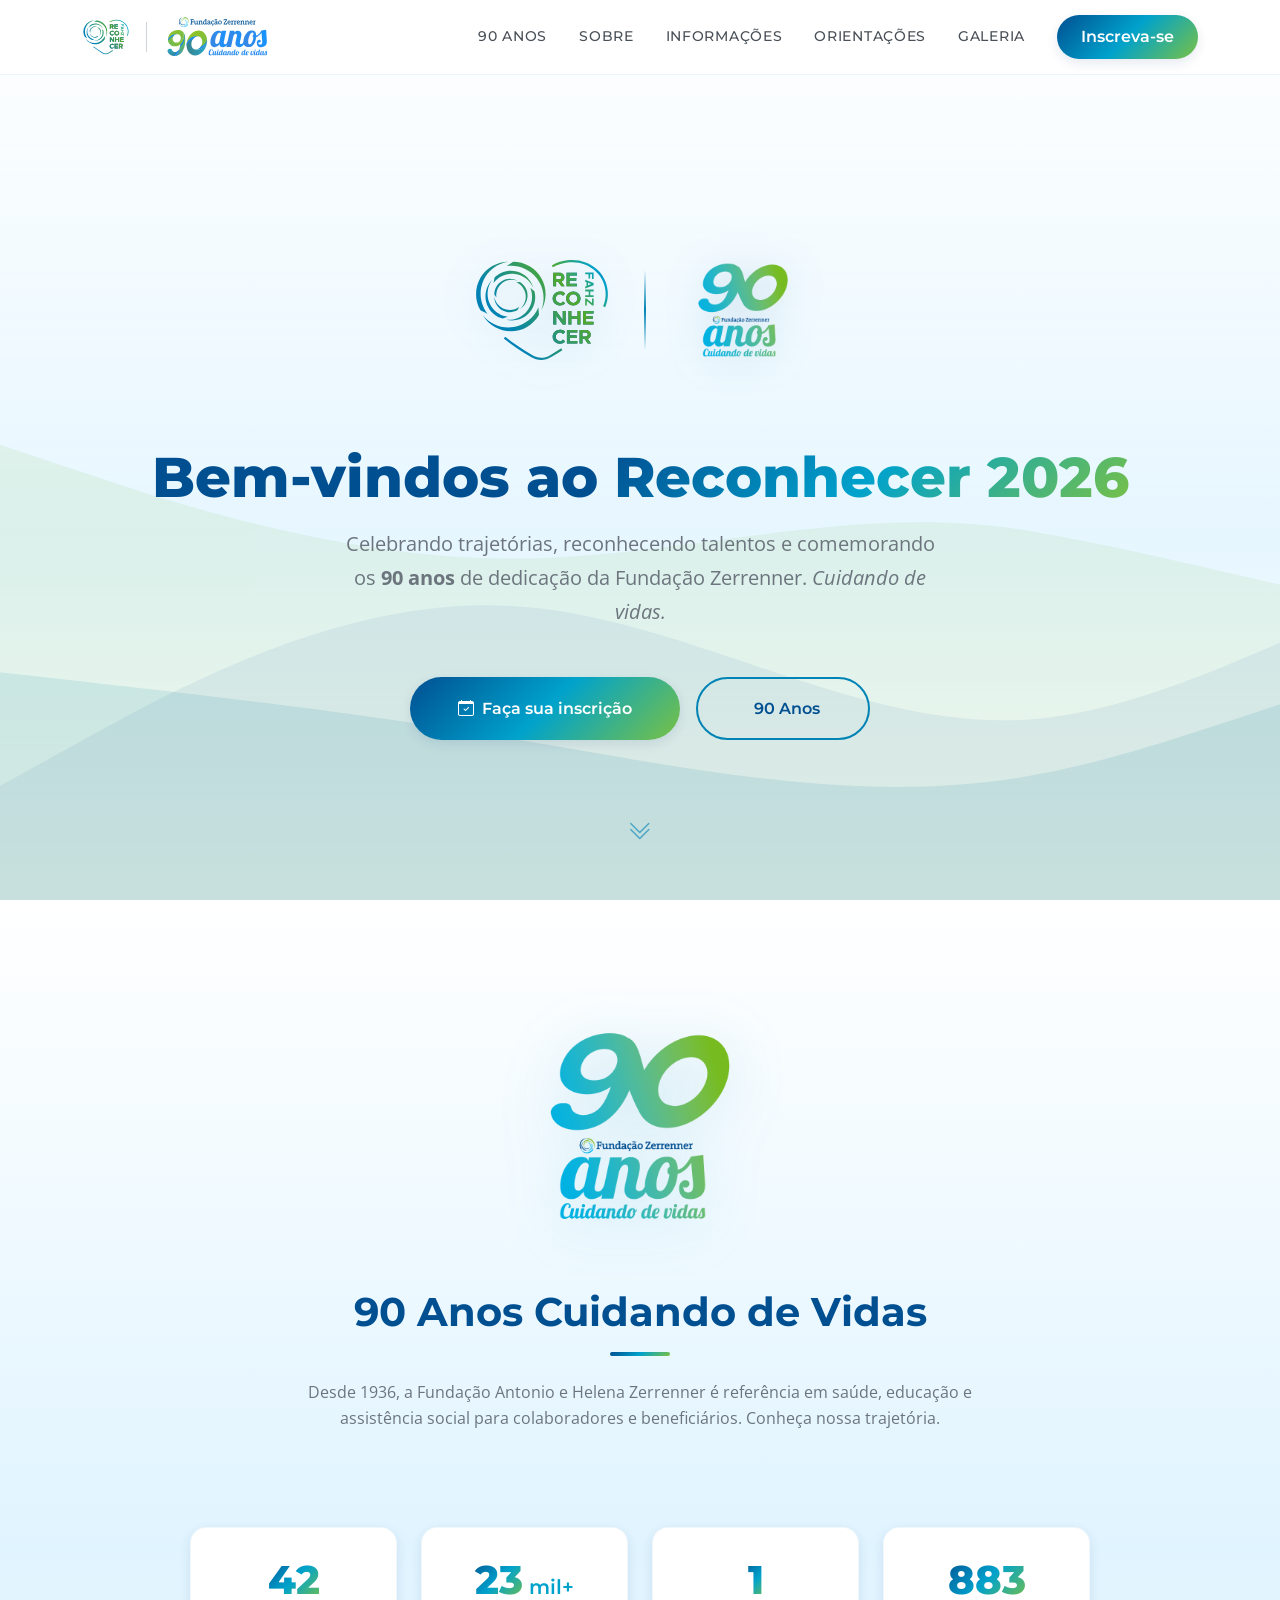
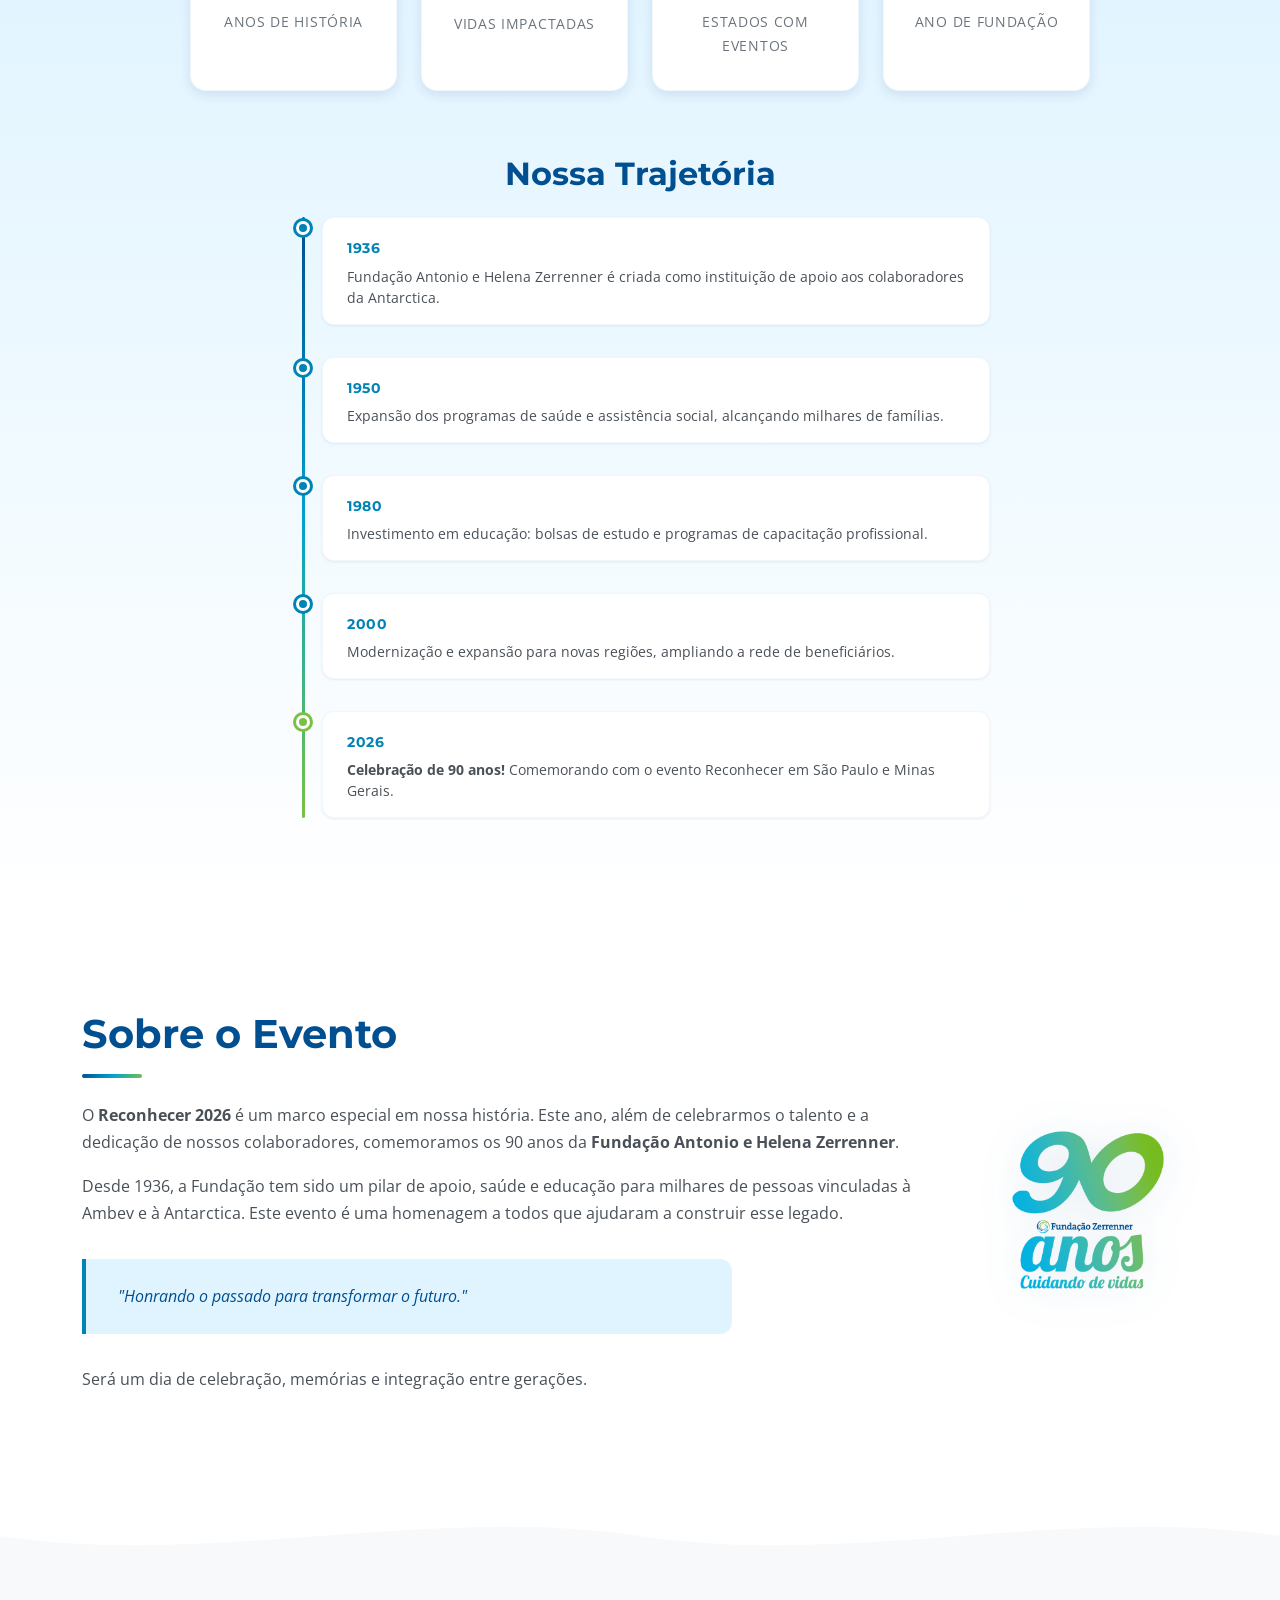
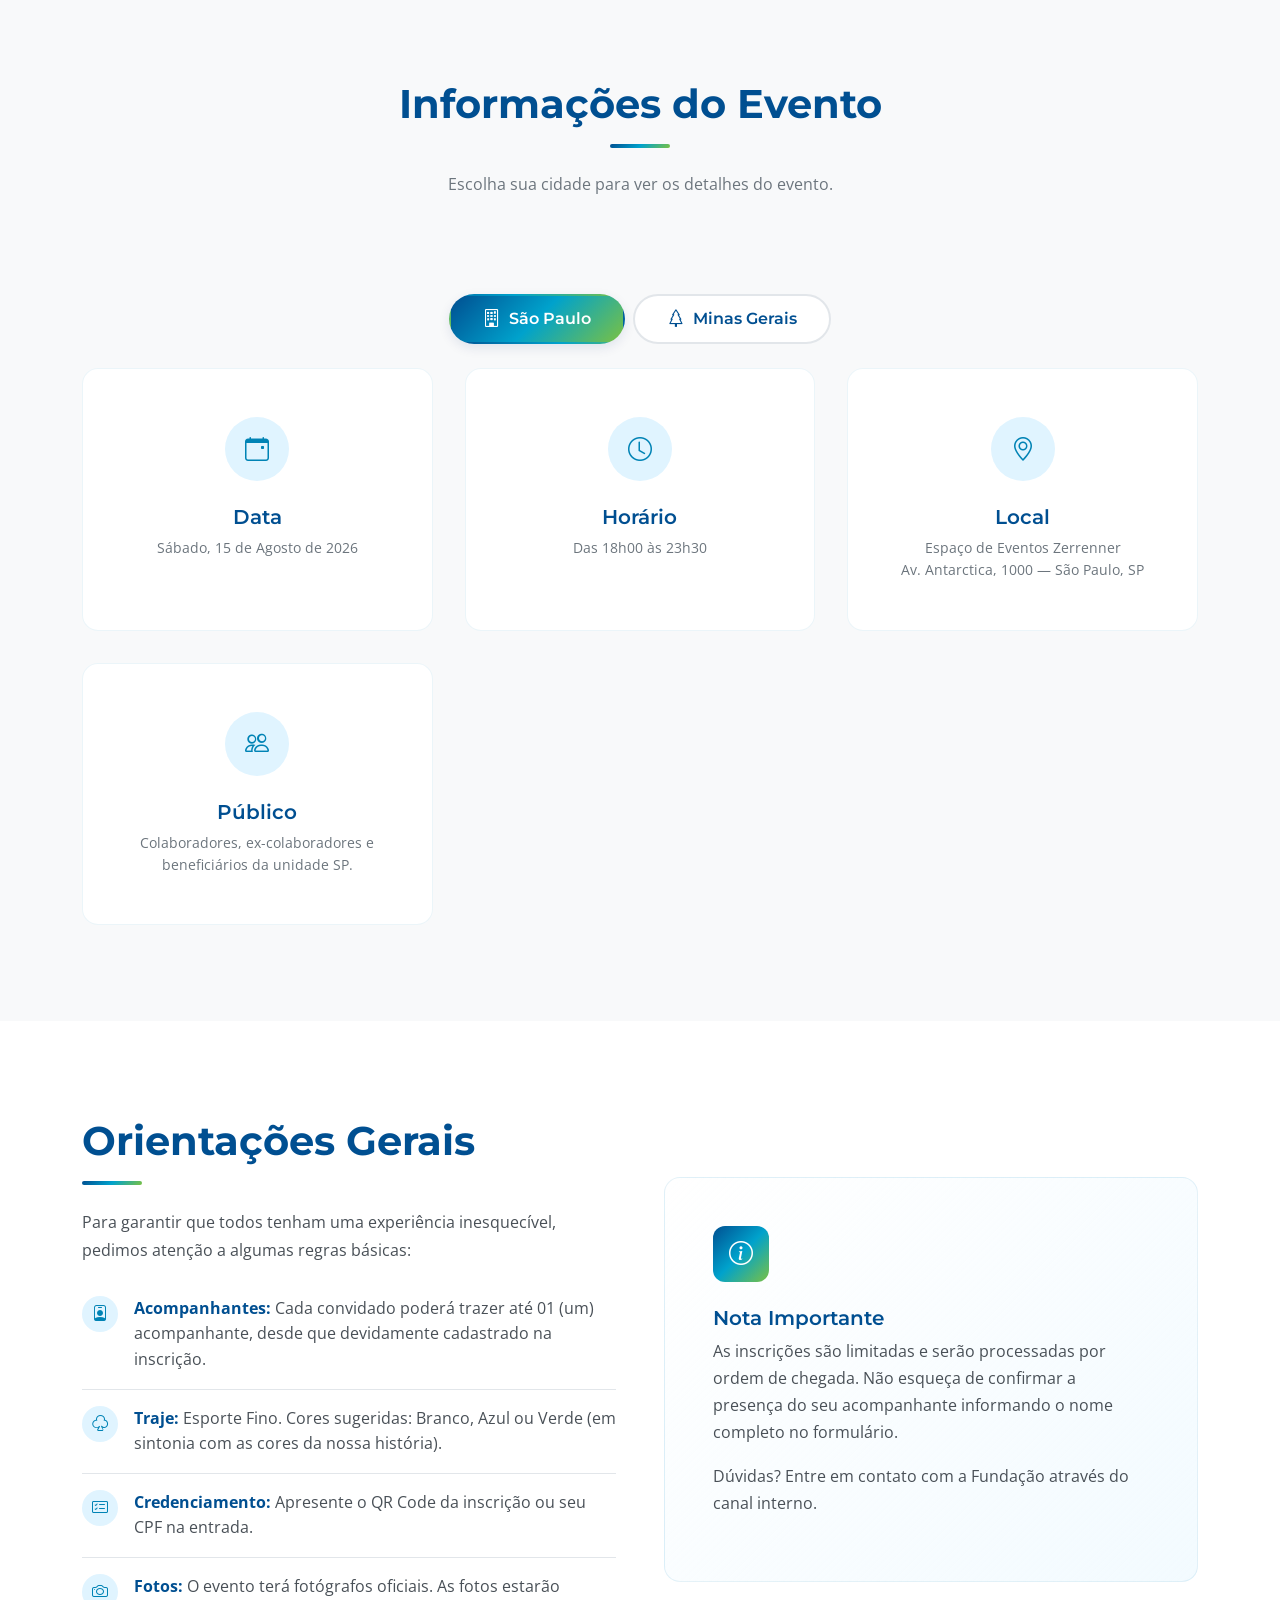
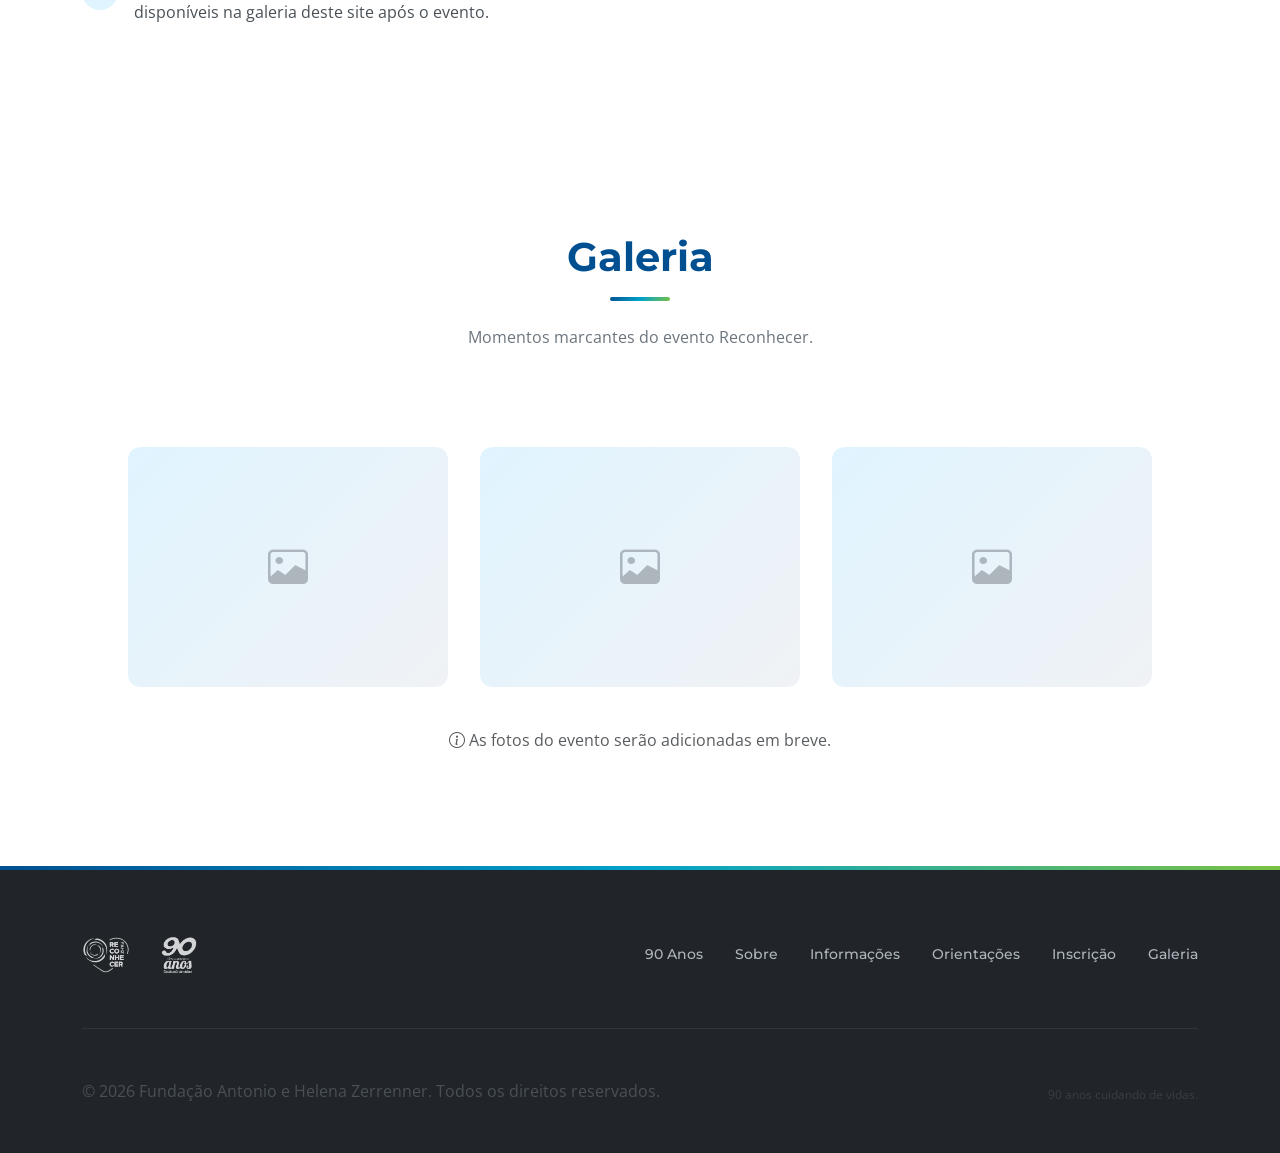
==== commit 0467efb1: "Remove the word 'Jubileu' from index.html" ====
--- a/index.html
+++ b/index.html
@@ -222,9 +222,8 @@
                             <div class="timeline__dot"></div>
                             <div class="timeline__content">
                                 <span class="timeline__year">2026</span>
-                                <p><strong>Jubileu de 90 anos!</strong> Comemorando com o evento Reconhecer em São Paulo
-                                    e Minas
-                                    Gerais.</p>
+                                <p><strong>Celebração de 90 anos!</strong> Comemorando com o evento Reconhecer em São
+                                    Paulo e Minas Gerais.</p>
                             </div>
                         </div>
                     </div>
@@ -240,10 +239,8 @@
                         <h2 class="section__title text-start mb-4">Sobre o Evento</h2>
                         <p>
                             O <strong>Reconhecer 2026</strong> é um marco especial em nossa história. Este ano, além de
-                            celebrarmos o
-                            talento e a dedicação de nossos colaboradores, comemoramos o Jubileu de 90 anos da
-                            <strong>Fundação
-                                Antonio e Helena Zerrenner</strong>.
+                            celebrarmos o talento e a dedicação de nossos colaboradores, comemoramos os 90 anos da
+                            <strong>Fundação Antonio e Helena Zerrenner</strong>.
                         </p>
                         <p>
                             Desde 1936, a Fundação tem sido um pilar de apoio, saúde e educação para milhares de pessoas
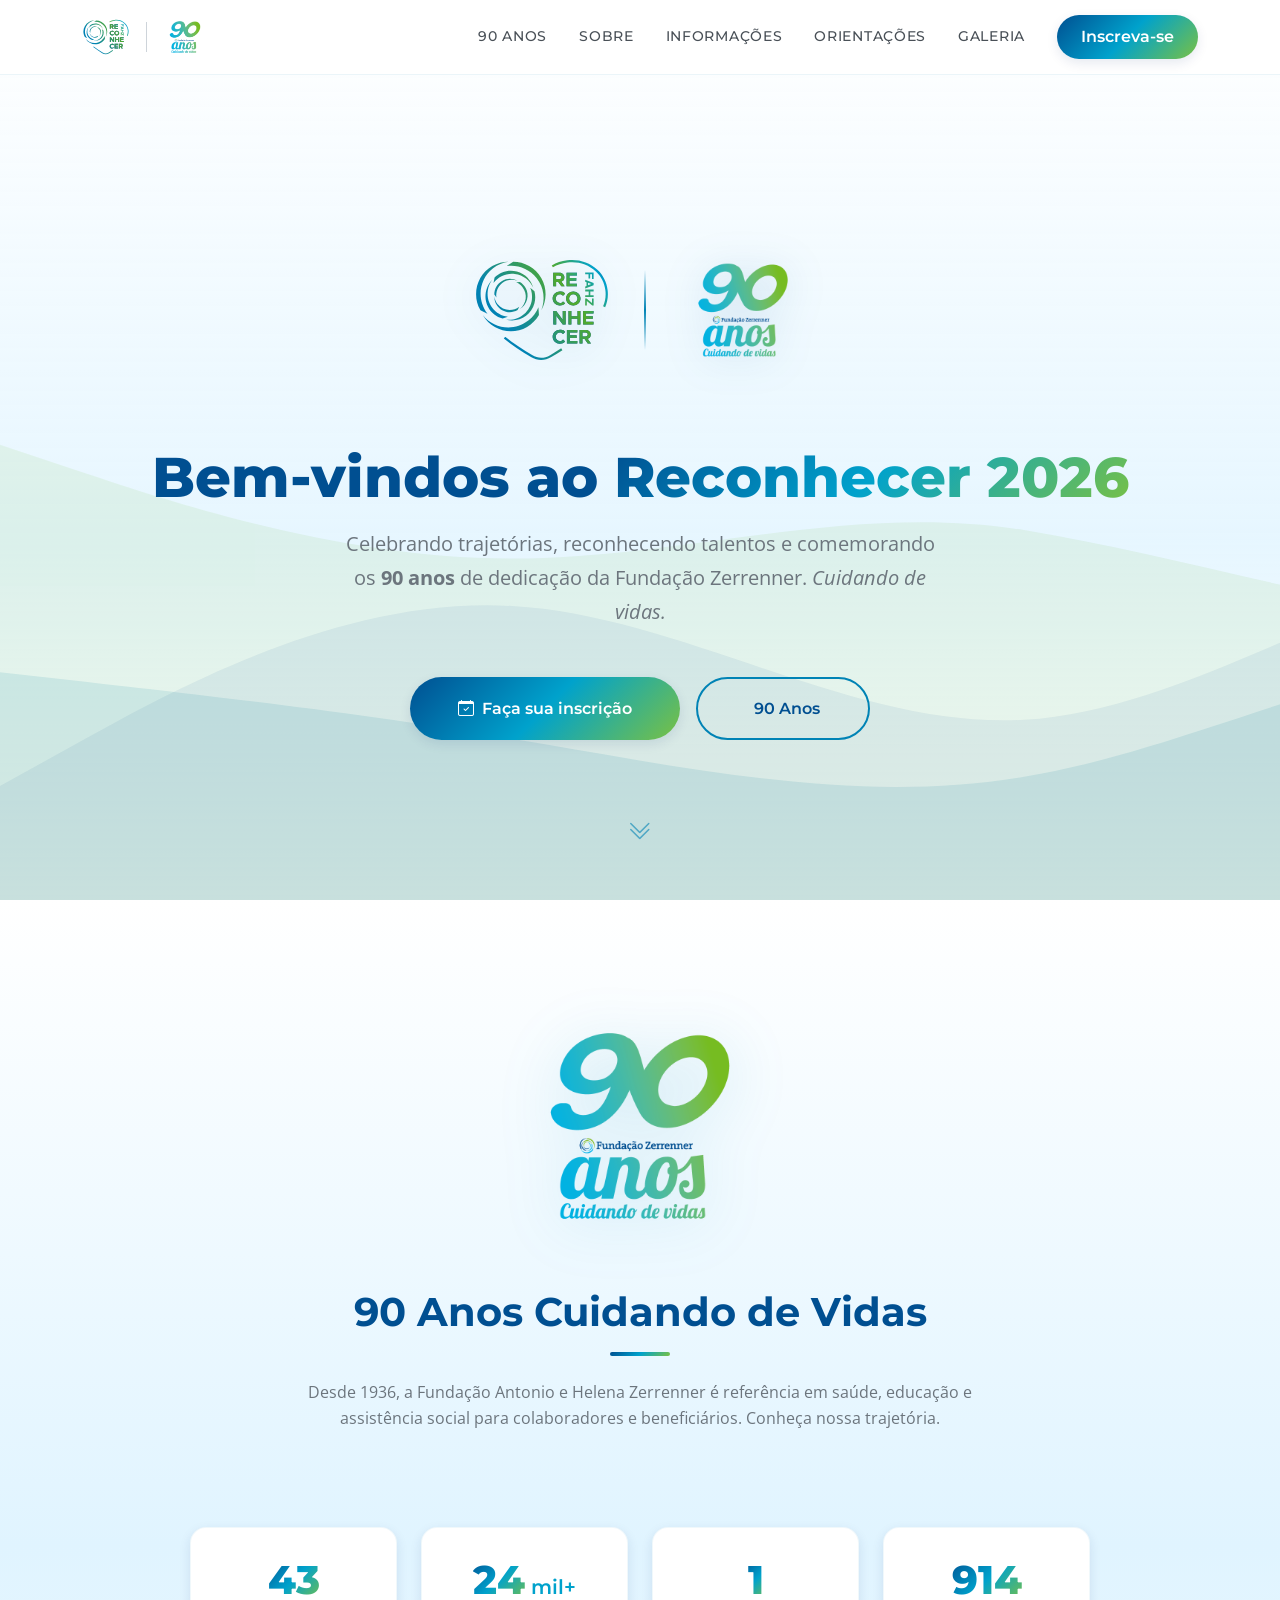
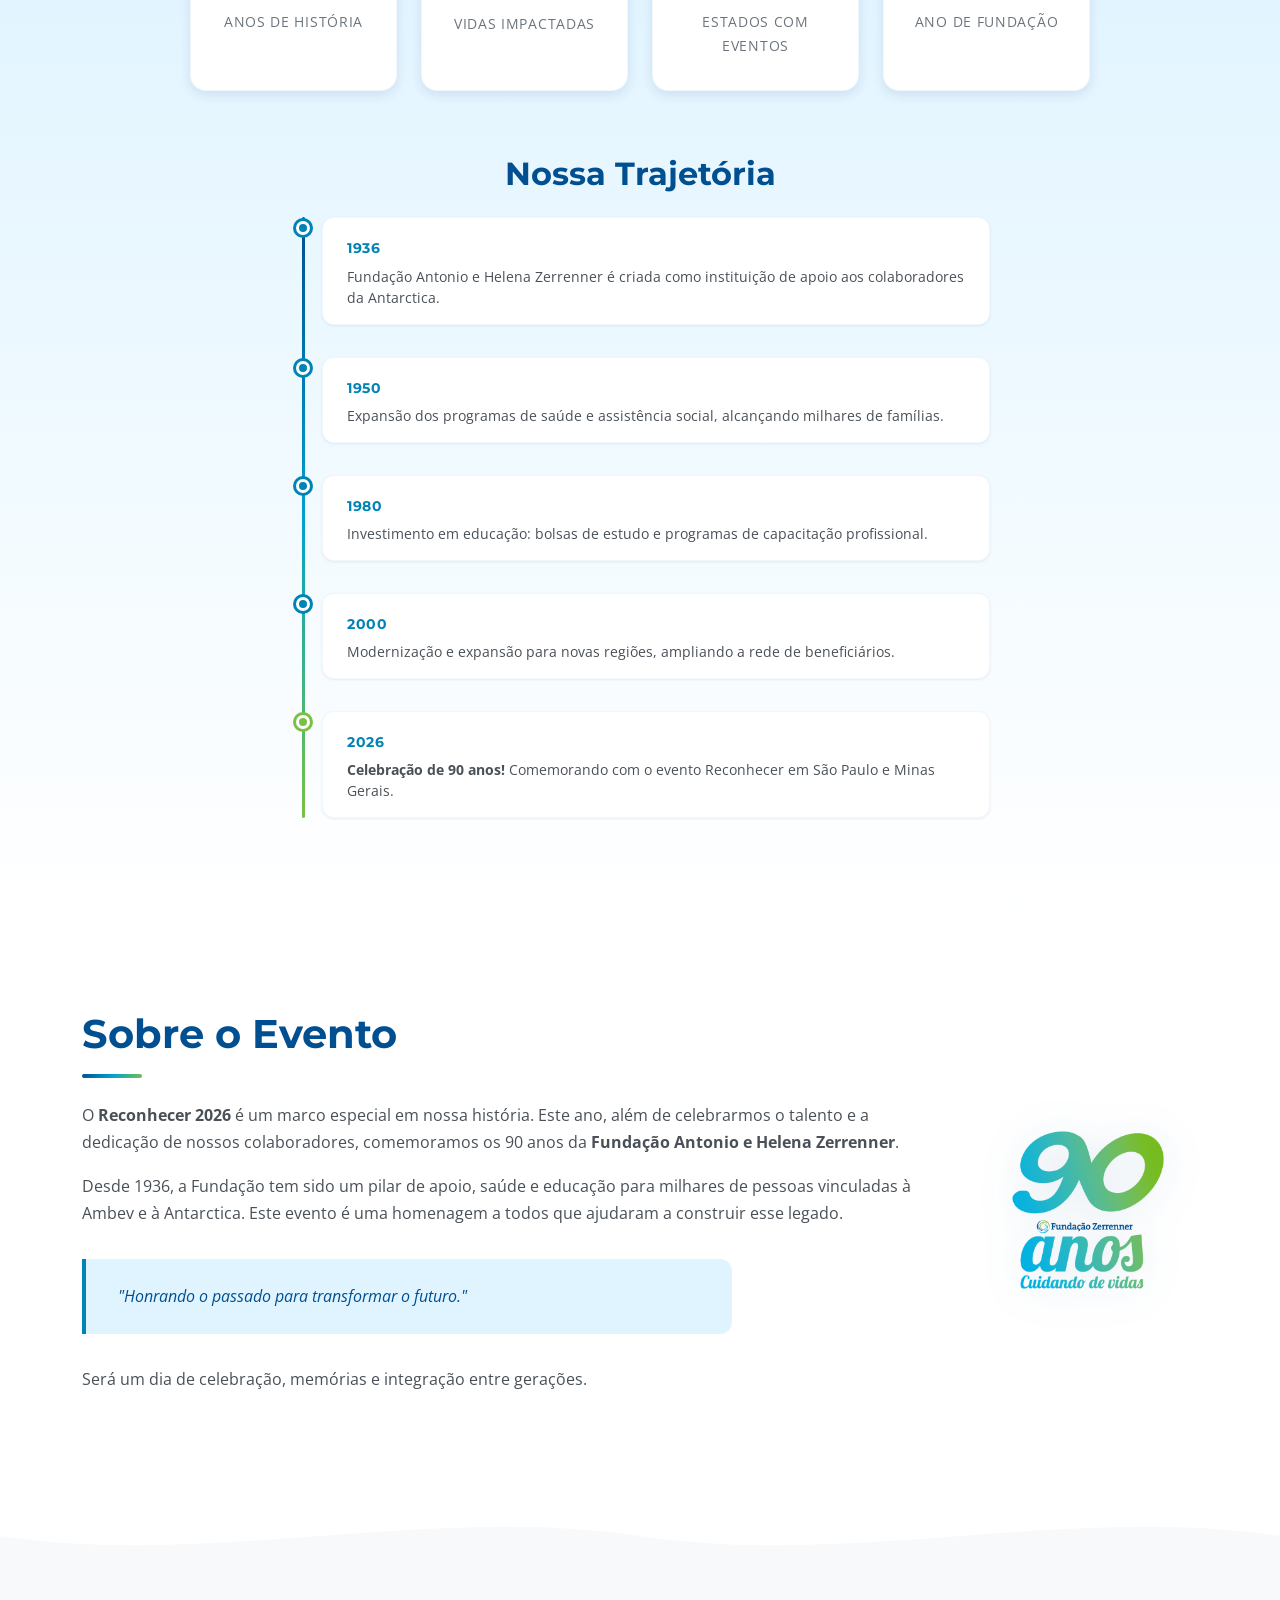
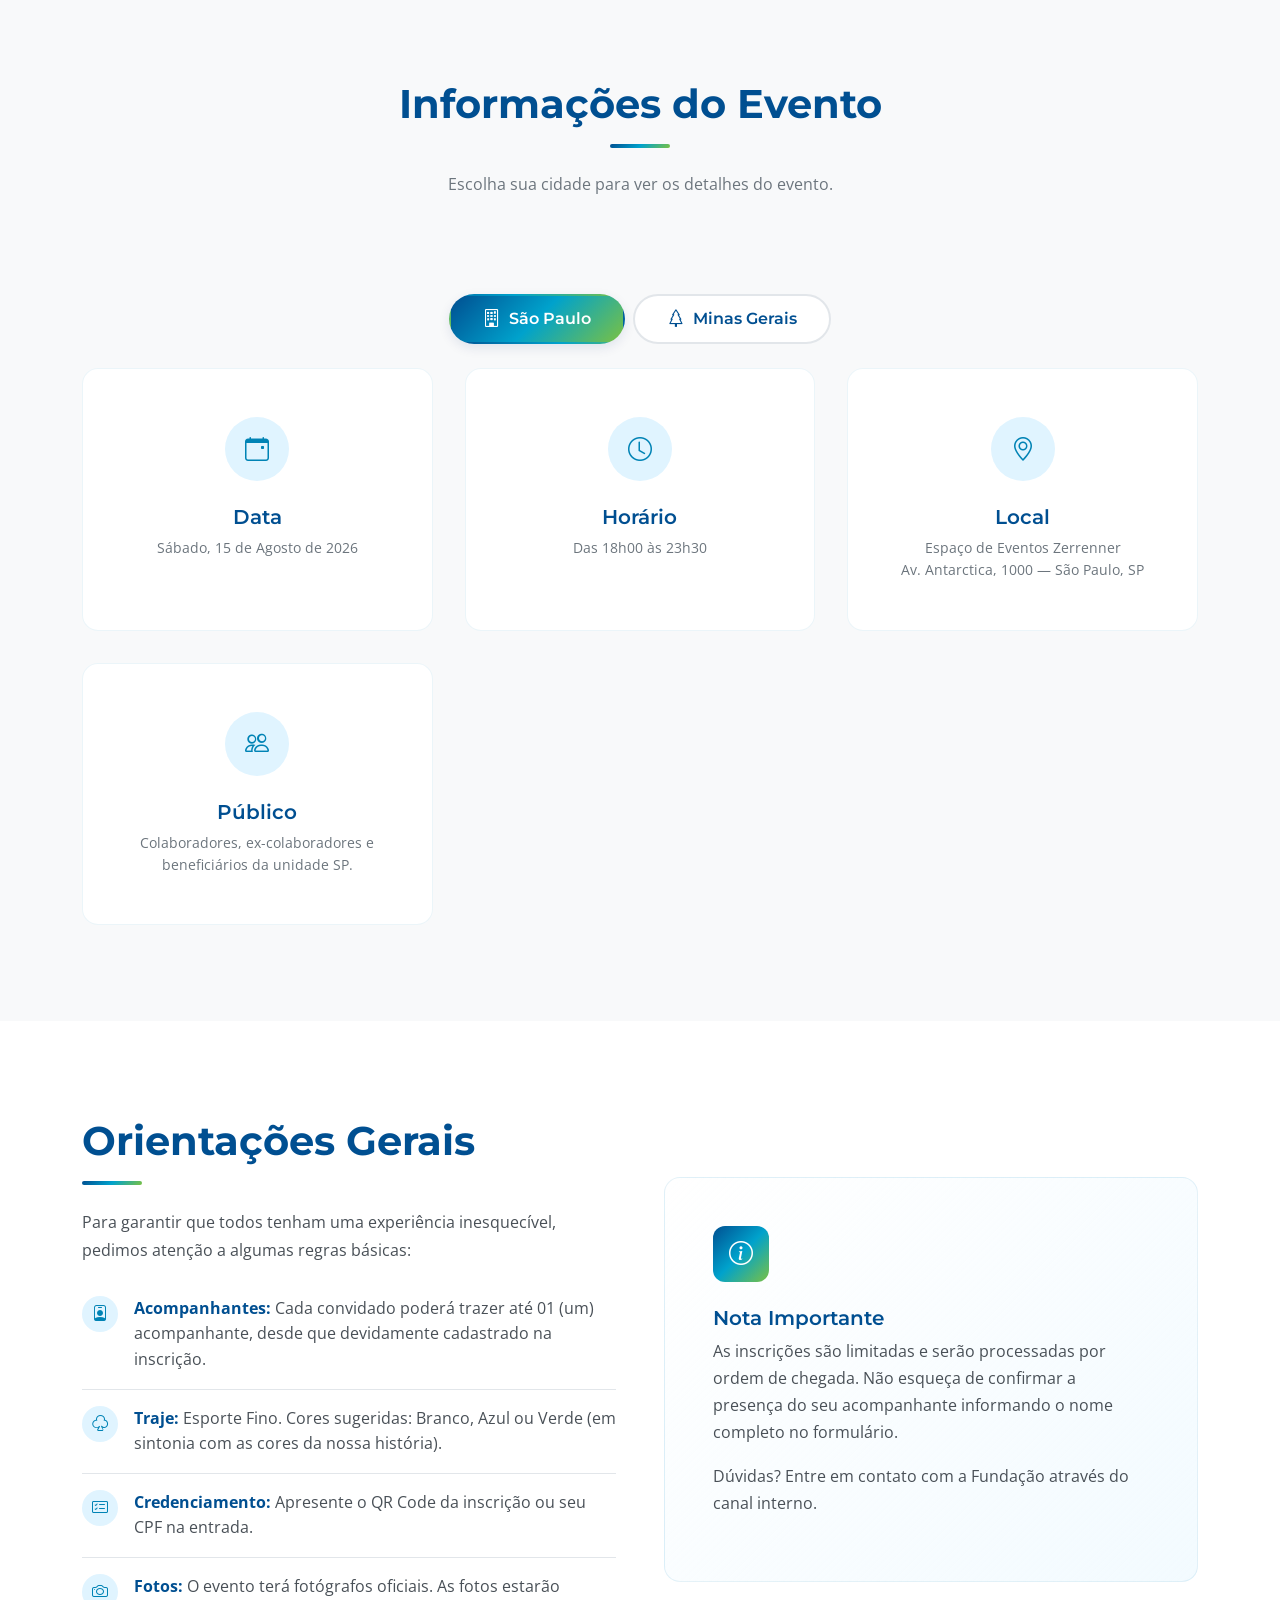
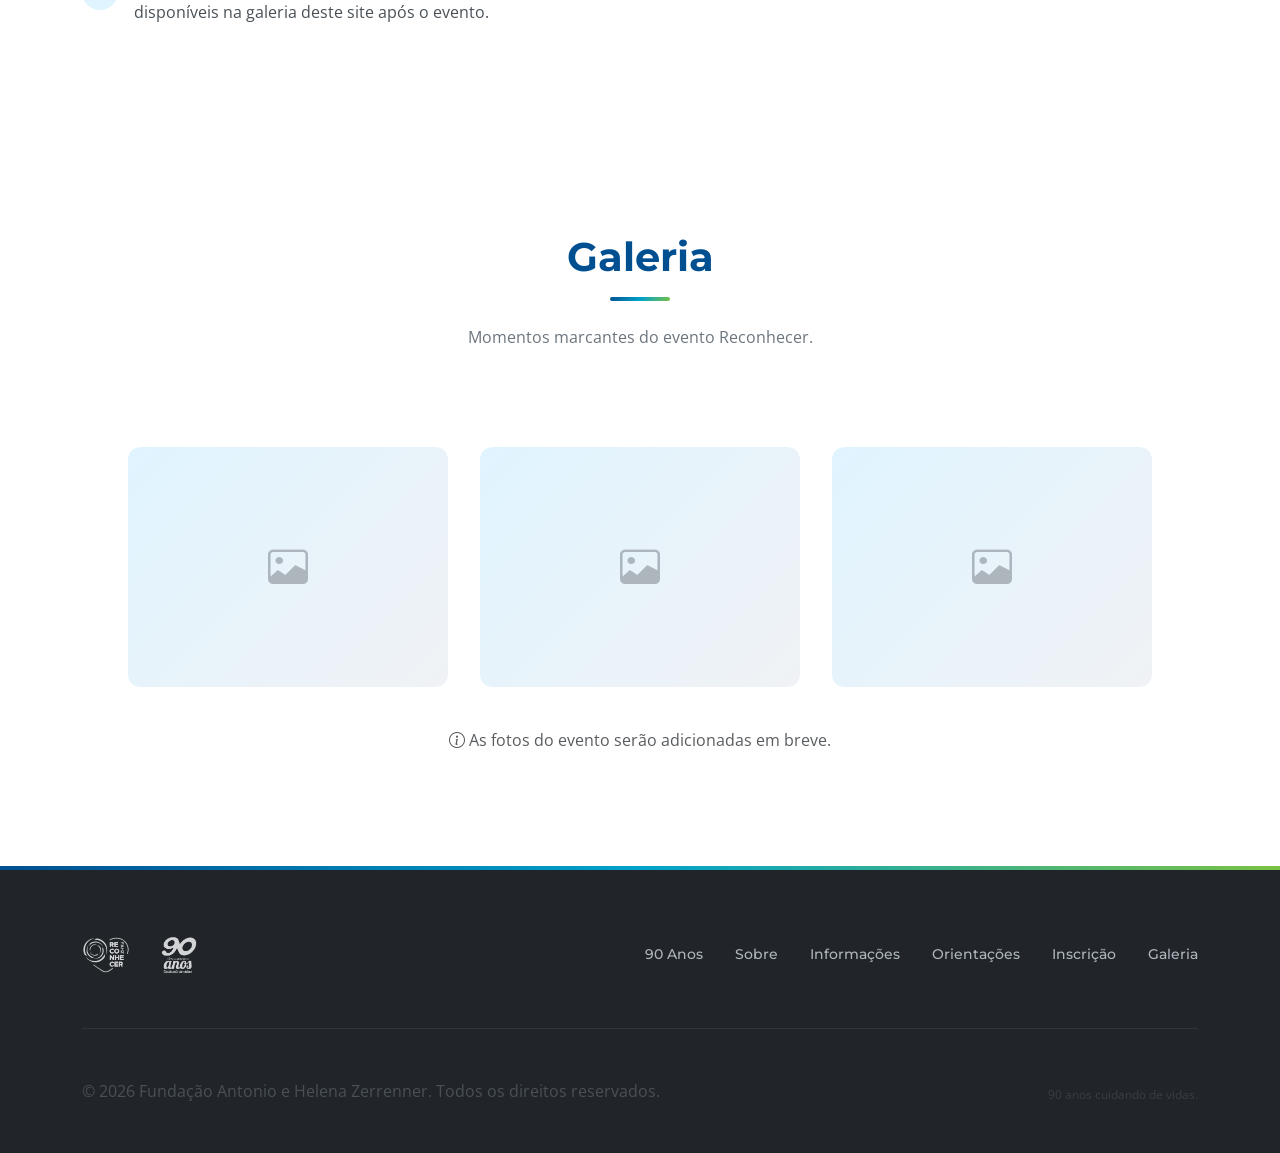
==== commit 44c5eb37: "Remove old 90 anos SVG logo and use only the 2 remaining logos (Reconhecer and New 90 Years)" ====
--- a/index.html
+++ b/index.html
@@ -49,7 +49,7 @@
             <a class="navbar-brand" href="#hero">
                 <img src="logo.svg" alt="Reconhecer logo" class="logo-reconhecer">
                 <div class="logo-divider"></div>
-                <img src="logo 90 anos.svg" alt="90 anos logo" class="logo-90anos">
+                <img src="img/90-anos-logo.png" alt="90 anos logo" class="logo-90anos">
             </a>
 
             <button class="navbar-toggler" type="button" data-bs-toggle="collapse" data-bs-target="#navbarNav"
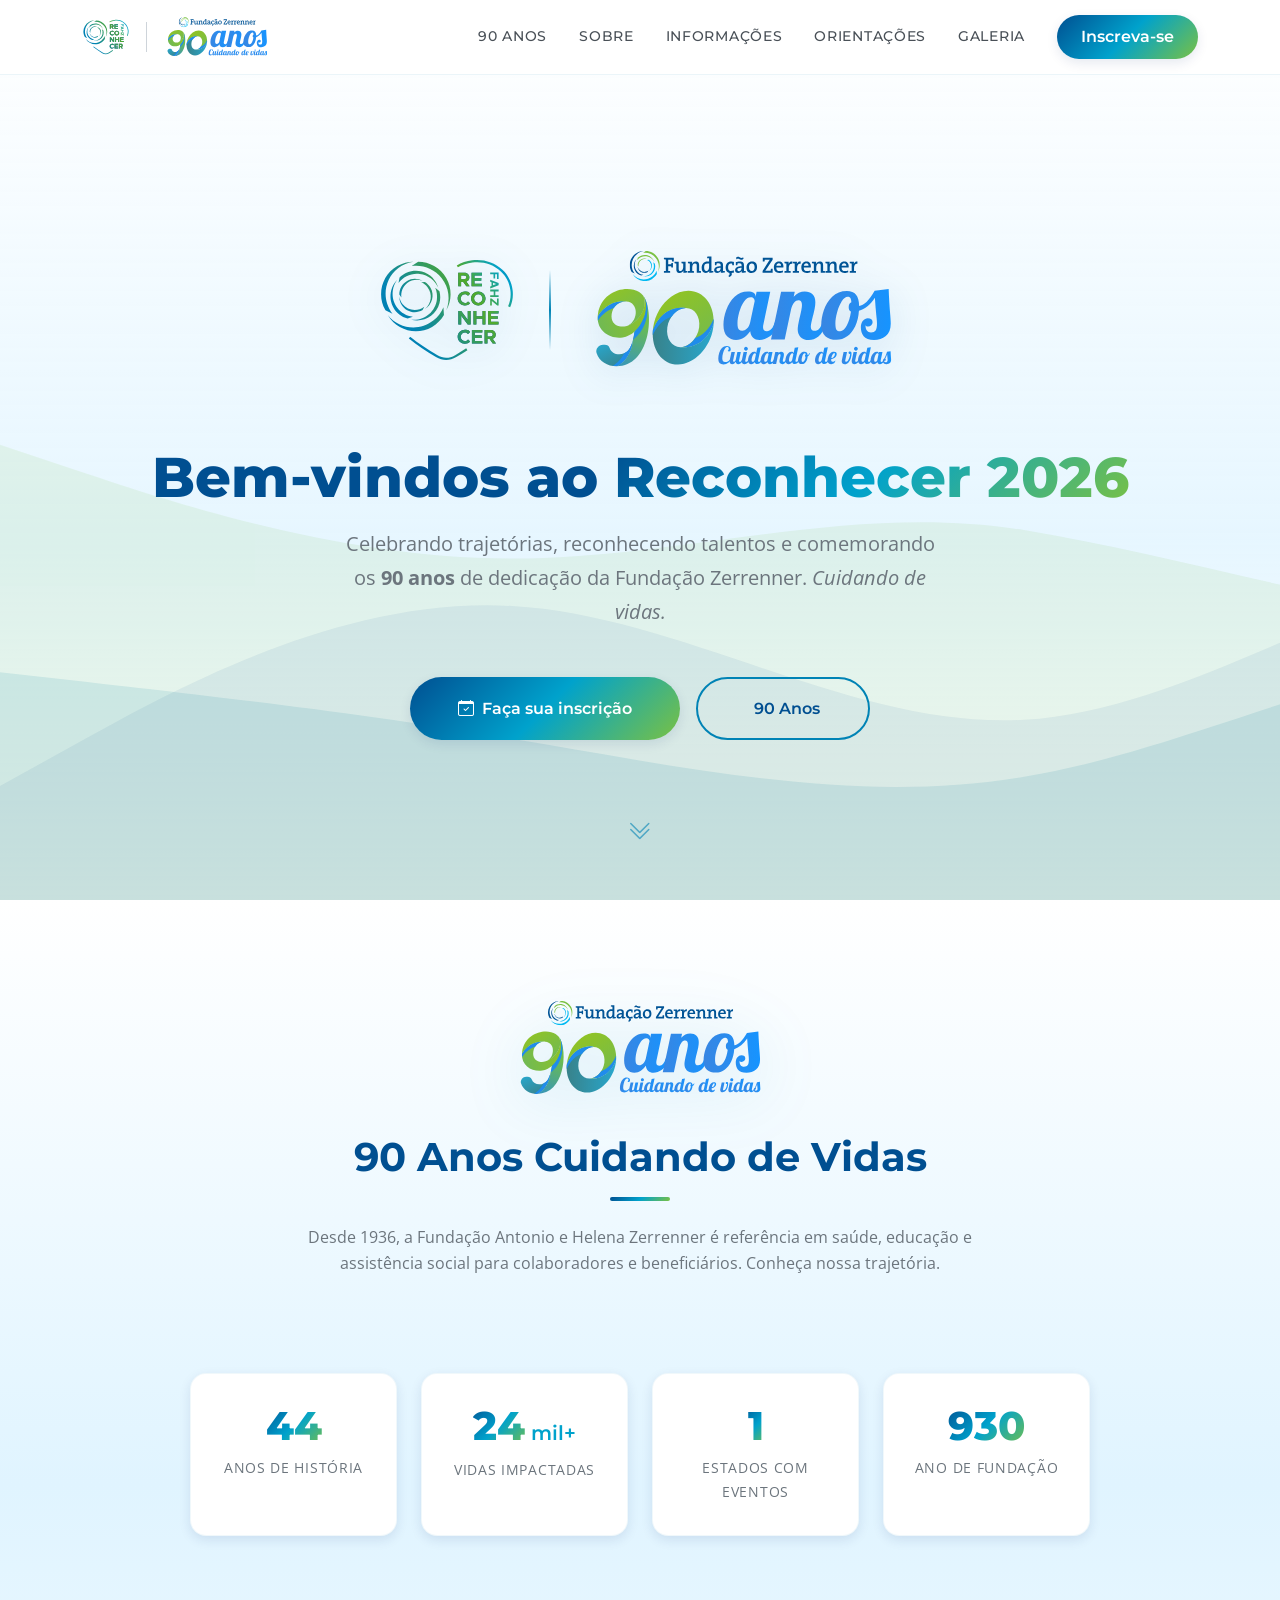
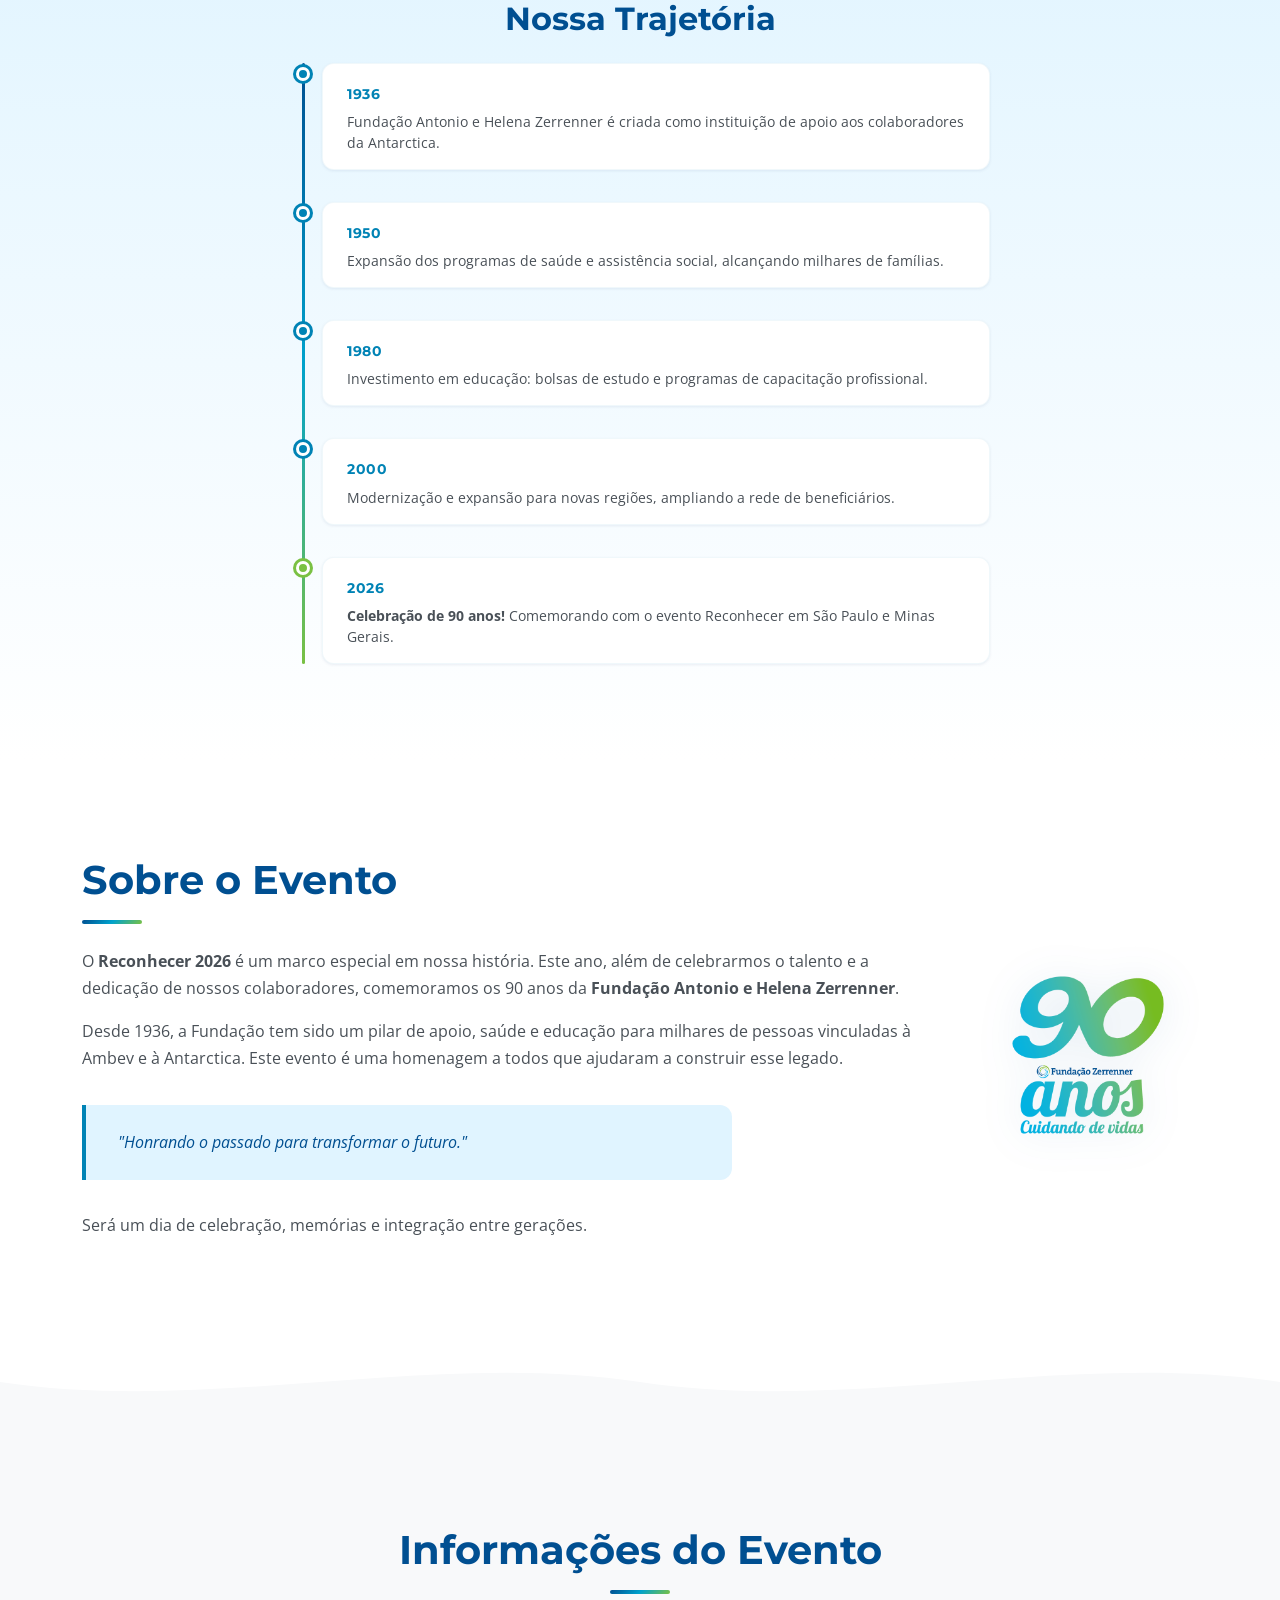
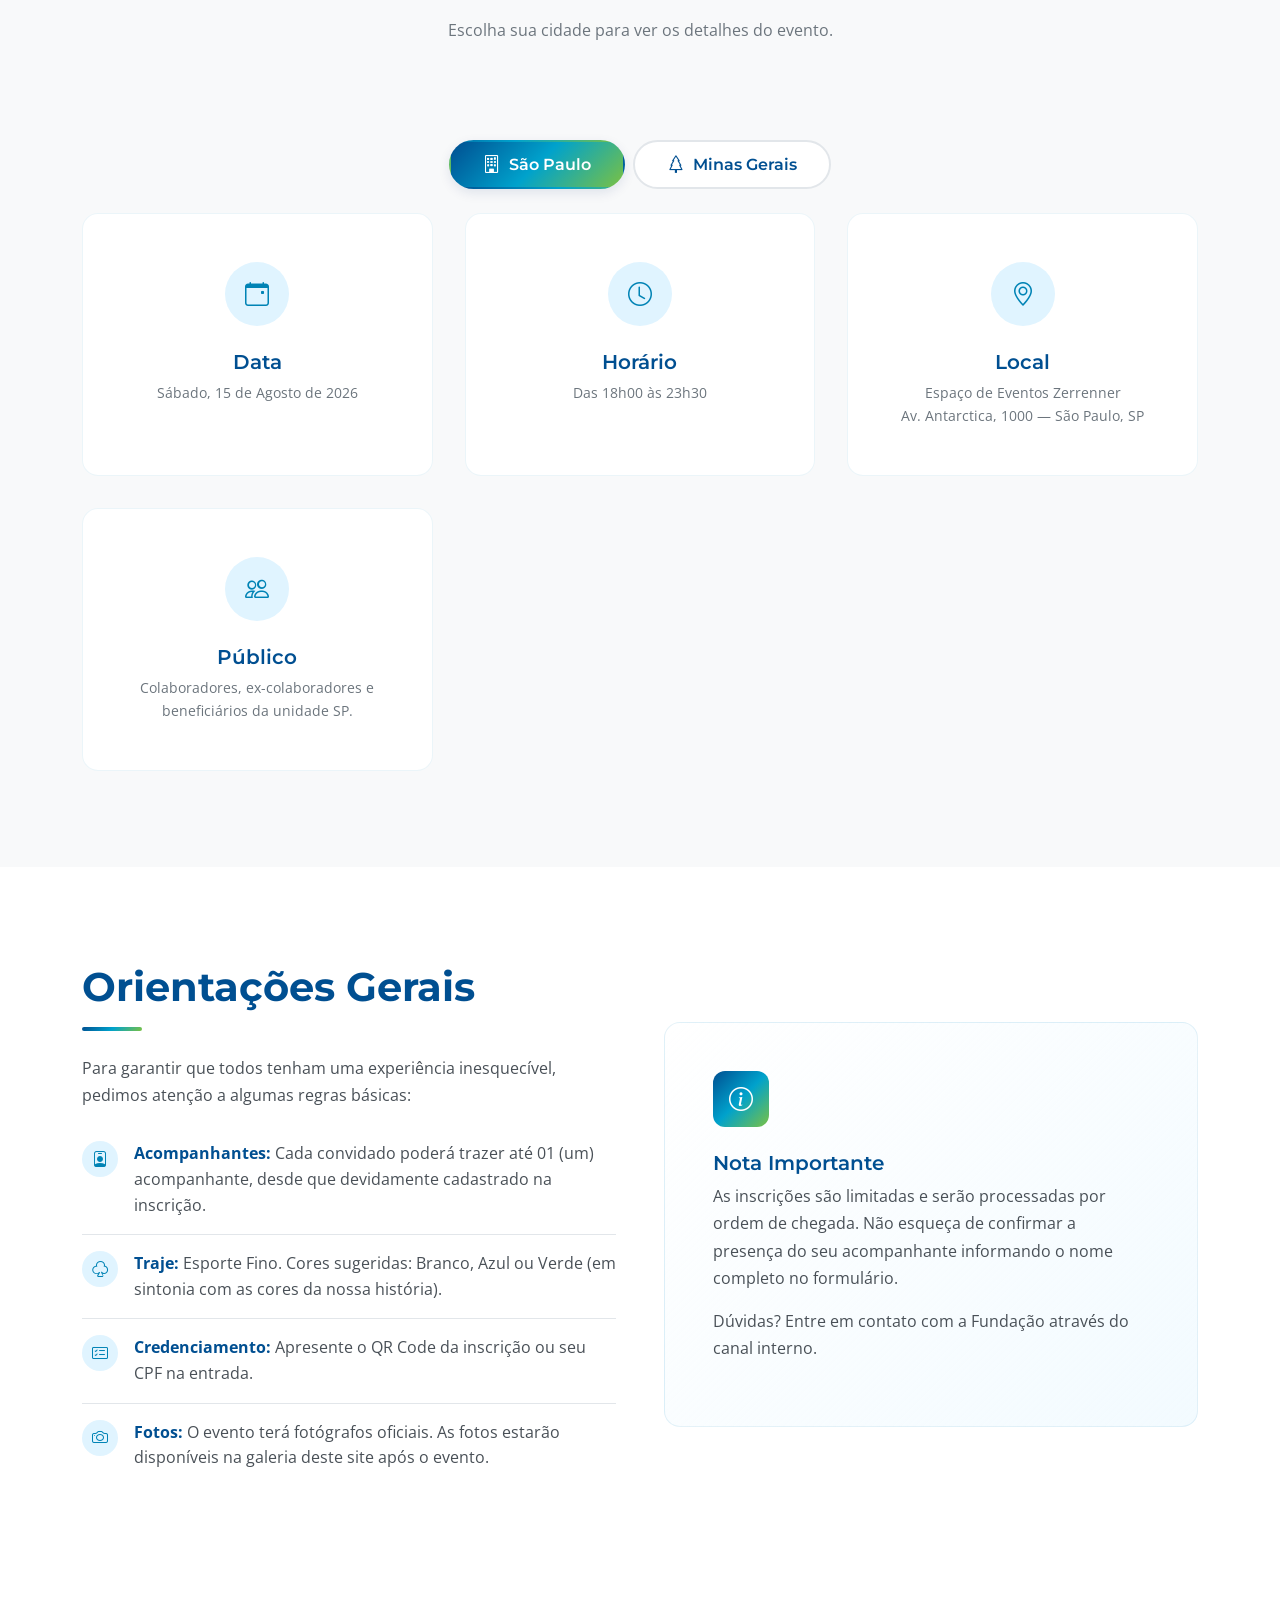
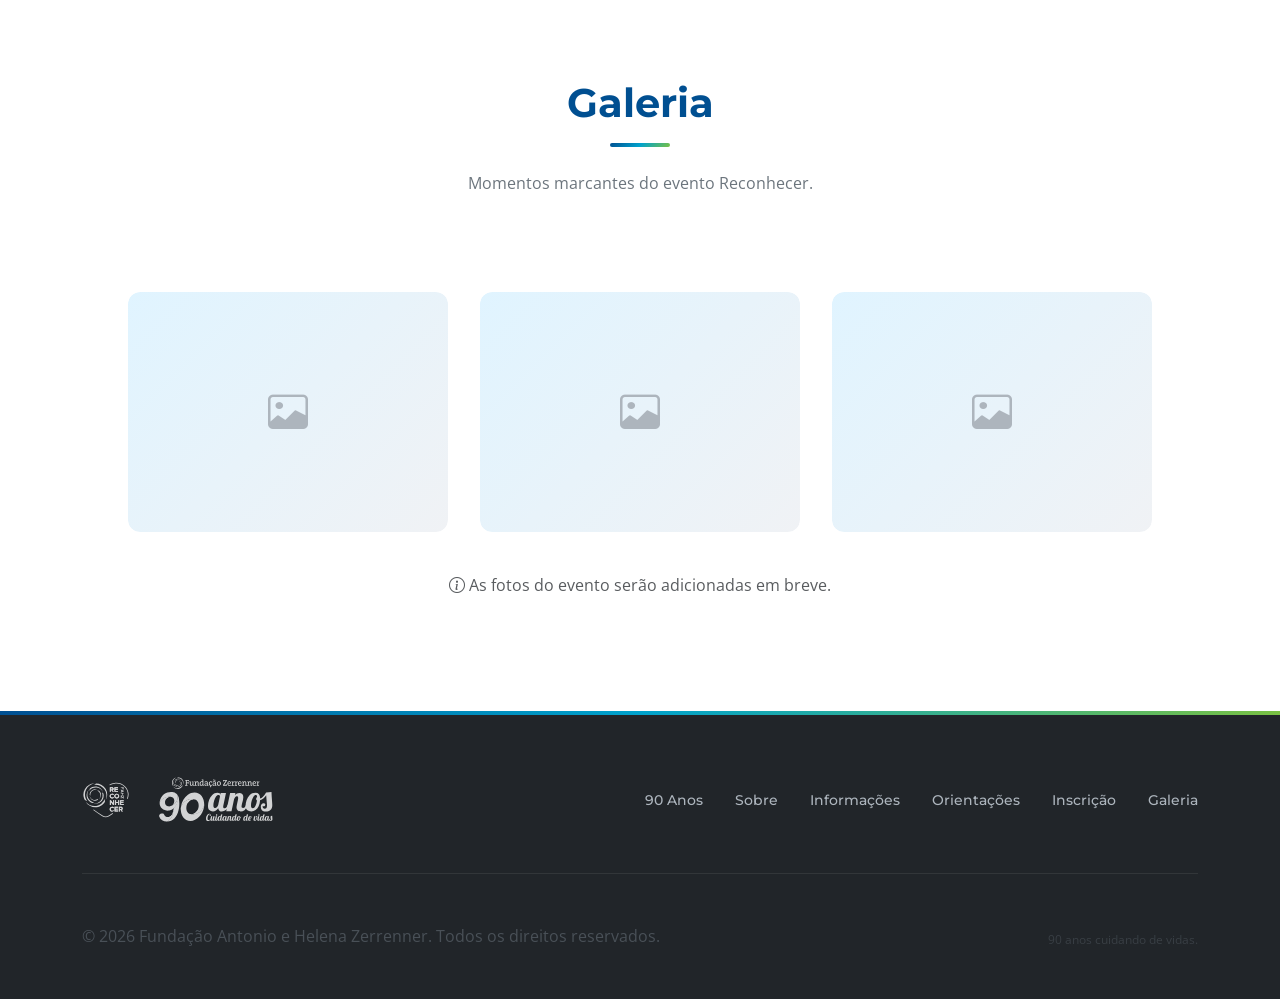
==== commit 19e7b4d2: "Removed PNG logo and reverted to SVG logos based on user filesystem hints" ====
--- a/index.html
+++ b/index.html
@@ -49,7 +49,7 @@
             <a class="navbar-brand" href="#hero">
                 <img src="logo.svg" alt="Reconhecer logo" class="logo-reconhecer">
                 <div class="logo-divider"></div>
-                <img src="img/90-anos-logo.png" alt="90 anos logo" class="logo-90anos">
+                <img src="logo 90 anos.svg" alt="90 anos logo" class="logo-90anos">
             </a>
 
             <button class="navbar-toggler" type="button" data-bs-toggle="collapse" data-bs-target="#navbarNav"
@@ -119,7 +119,7 @@
                     <div class="hero__logos">
                         <img src="logo.svg" alt="Reconhecer" class="hero__logo-main">
                         <div class="hero__logo-divider"></div>
-                        <img src="img/90-anos-logo.png" alt="90 Anos Fundação Zerrenner — Cuidando de vidas"
+                        <img src="logo 90 anos.svg" alt="90 Anos Fundação Zerrenner — Cuidando de vidas"
                             class="hero__logo-90">
                     </div>
                     <h1 class="hero__title">Bem-vindos ao <span>Reconhecer 2026</span></h1>
@@ -150,7 +150,7 @@
         <section class="section section-90anos" id="90anos" aria-label="Celebração 90 anos">
             <div class="container">
                 <div class="ninetyanos-intro text-center fade-in">
-                    <img src="img/90-anos-logo.png" alt="90 Anos Fundação Zerrenner" class="ninetyanos-logo">
+                    <img src="logo 90 anos.svg" alt="90 Anos Fundação Zerrenner" class="ninetyanos-logo">
                     <h2 class="section__title">90 Anos Cuidando de Vidas</h2>
                     <p class="section__subtitle">
                         Desde 1936, a Fundação Antonio e Helena Zerrenner é referência em saúde, educação e assistência
@@ -616,7 +616,7 @@
             <div class="footer__top">
                 <div class="footer__logos">
                     <img src="logo.svg" alt="Reconhecer logo" class="footer__logo">
-                    <img src="img/90-anos-logo.png" alt="90 anos logo" class="footer__logo" style="height: 50px;">
+                    <img src="logo 90 anos.svg" alt="90 anos logo" class="footer__logo" style="height: 50px;">
                 </div>
                 <div class="footer__links">
                     <a href="#90anos" class="footer__link">90 Anos</a>
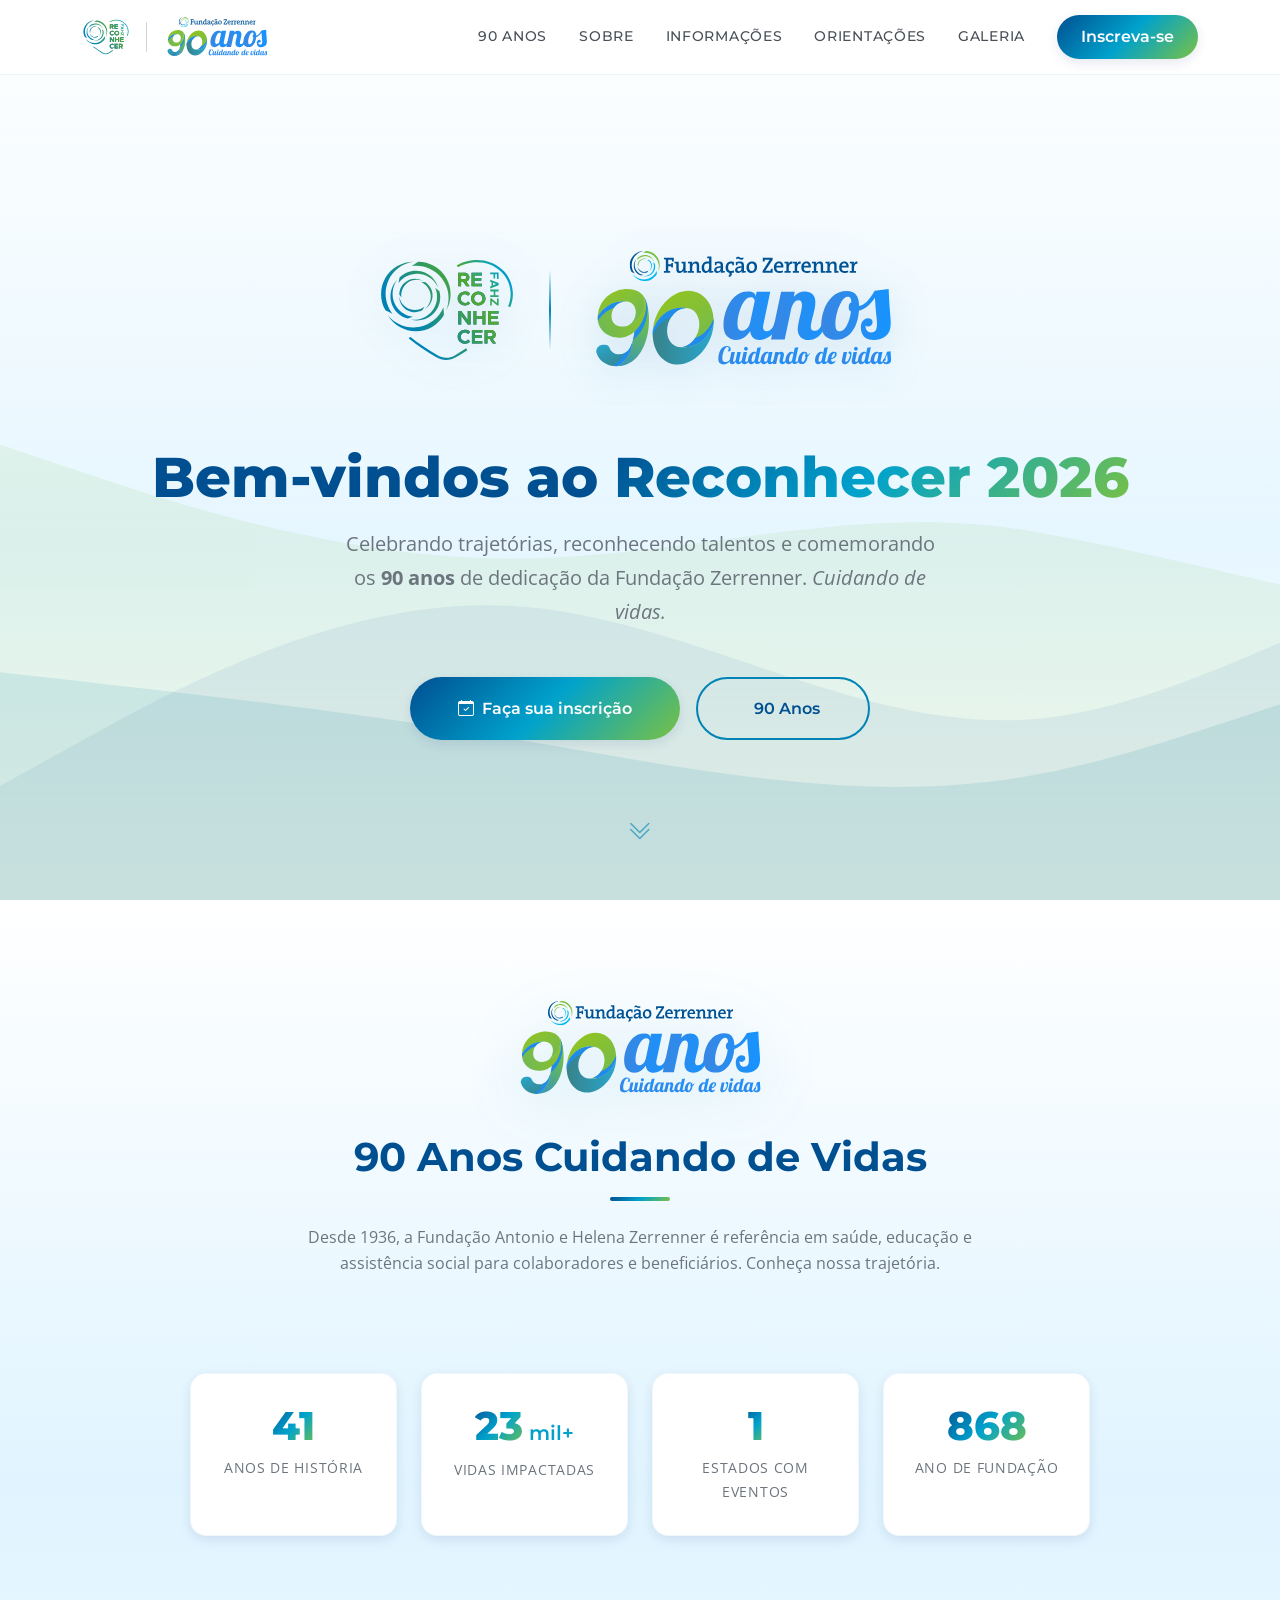
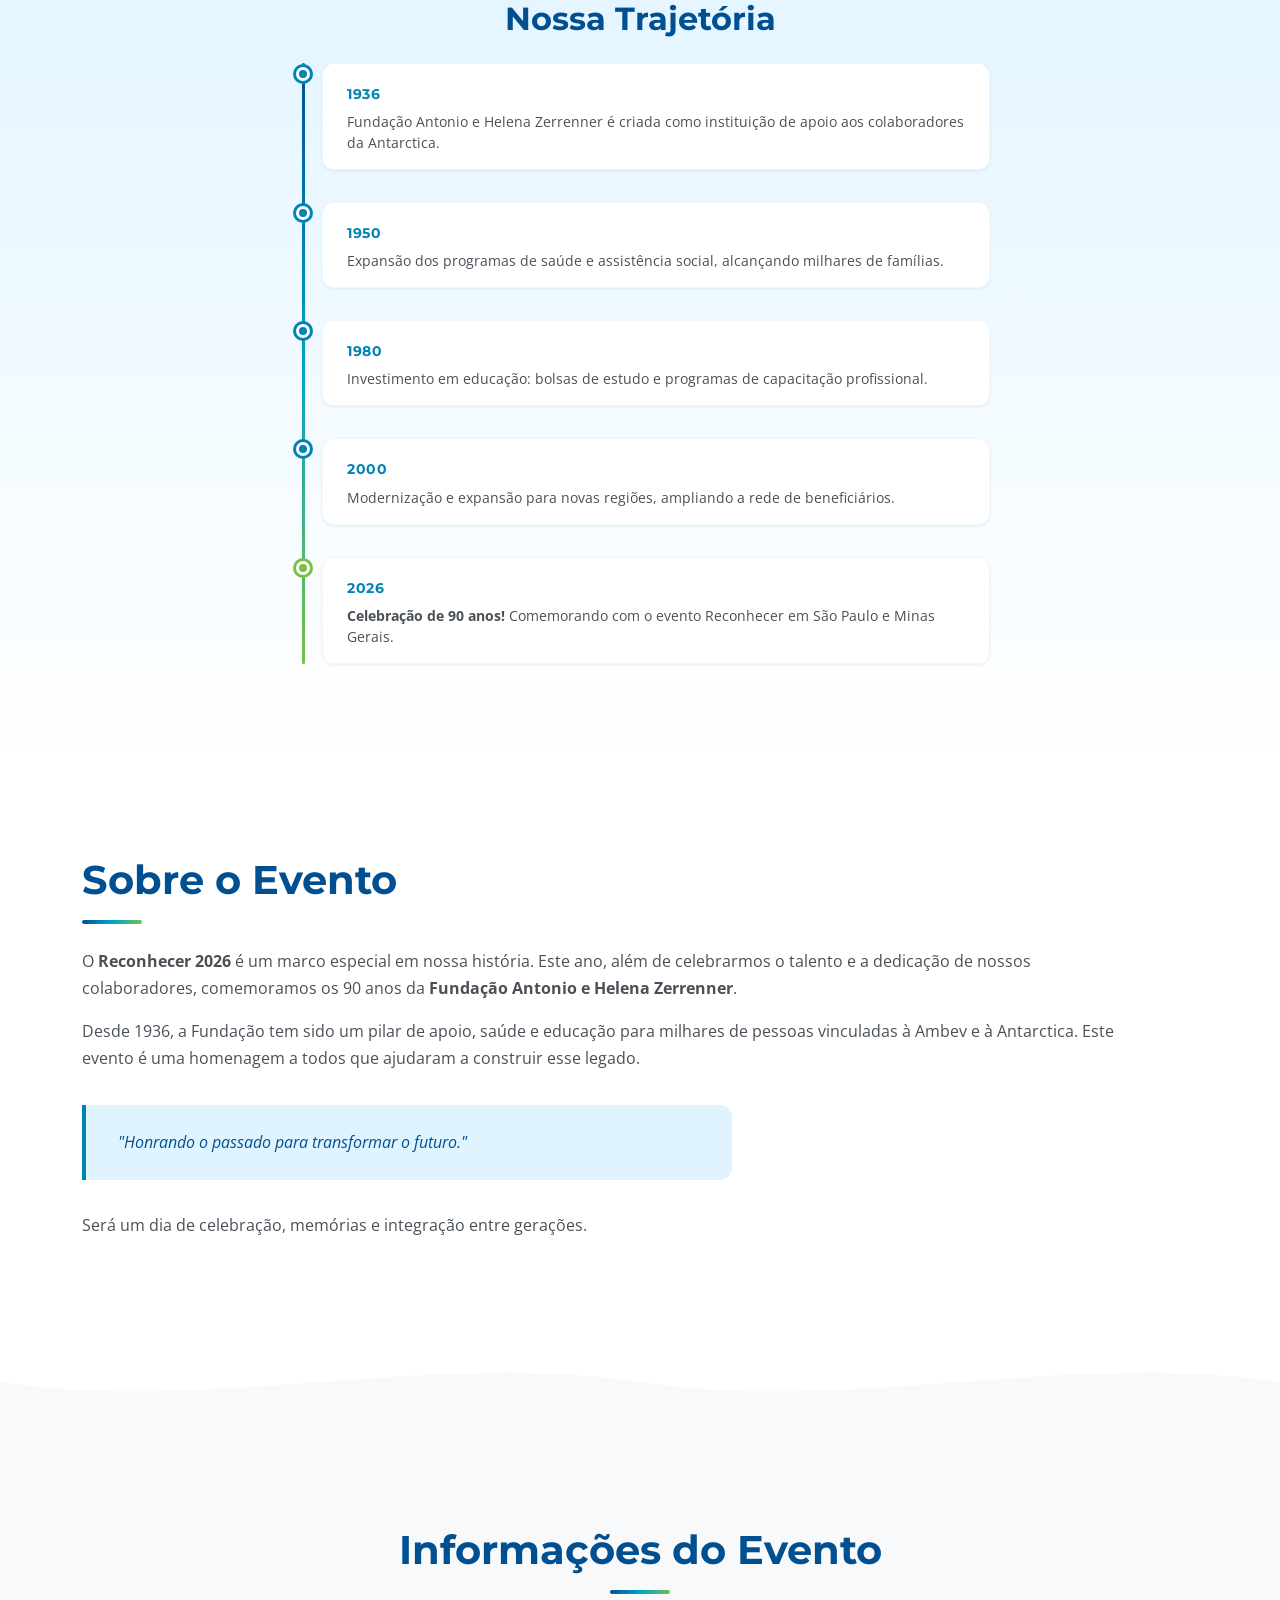
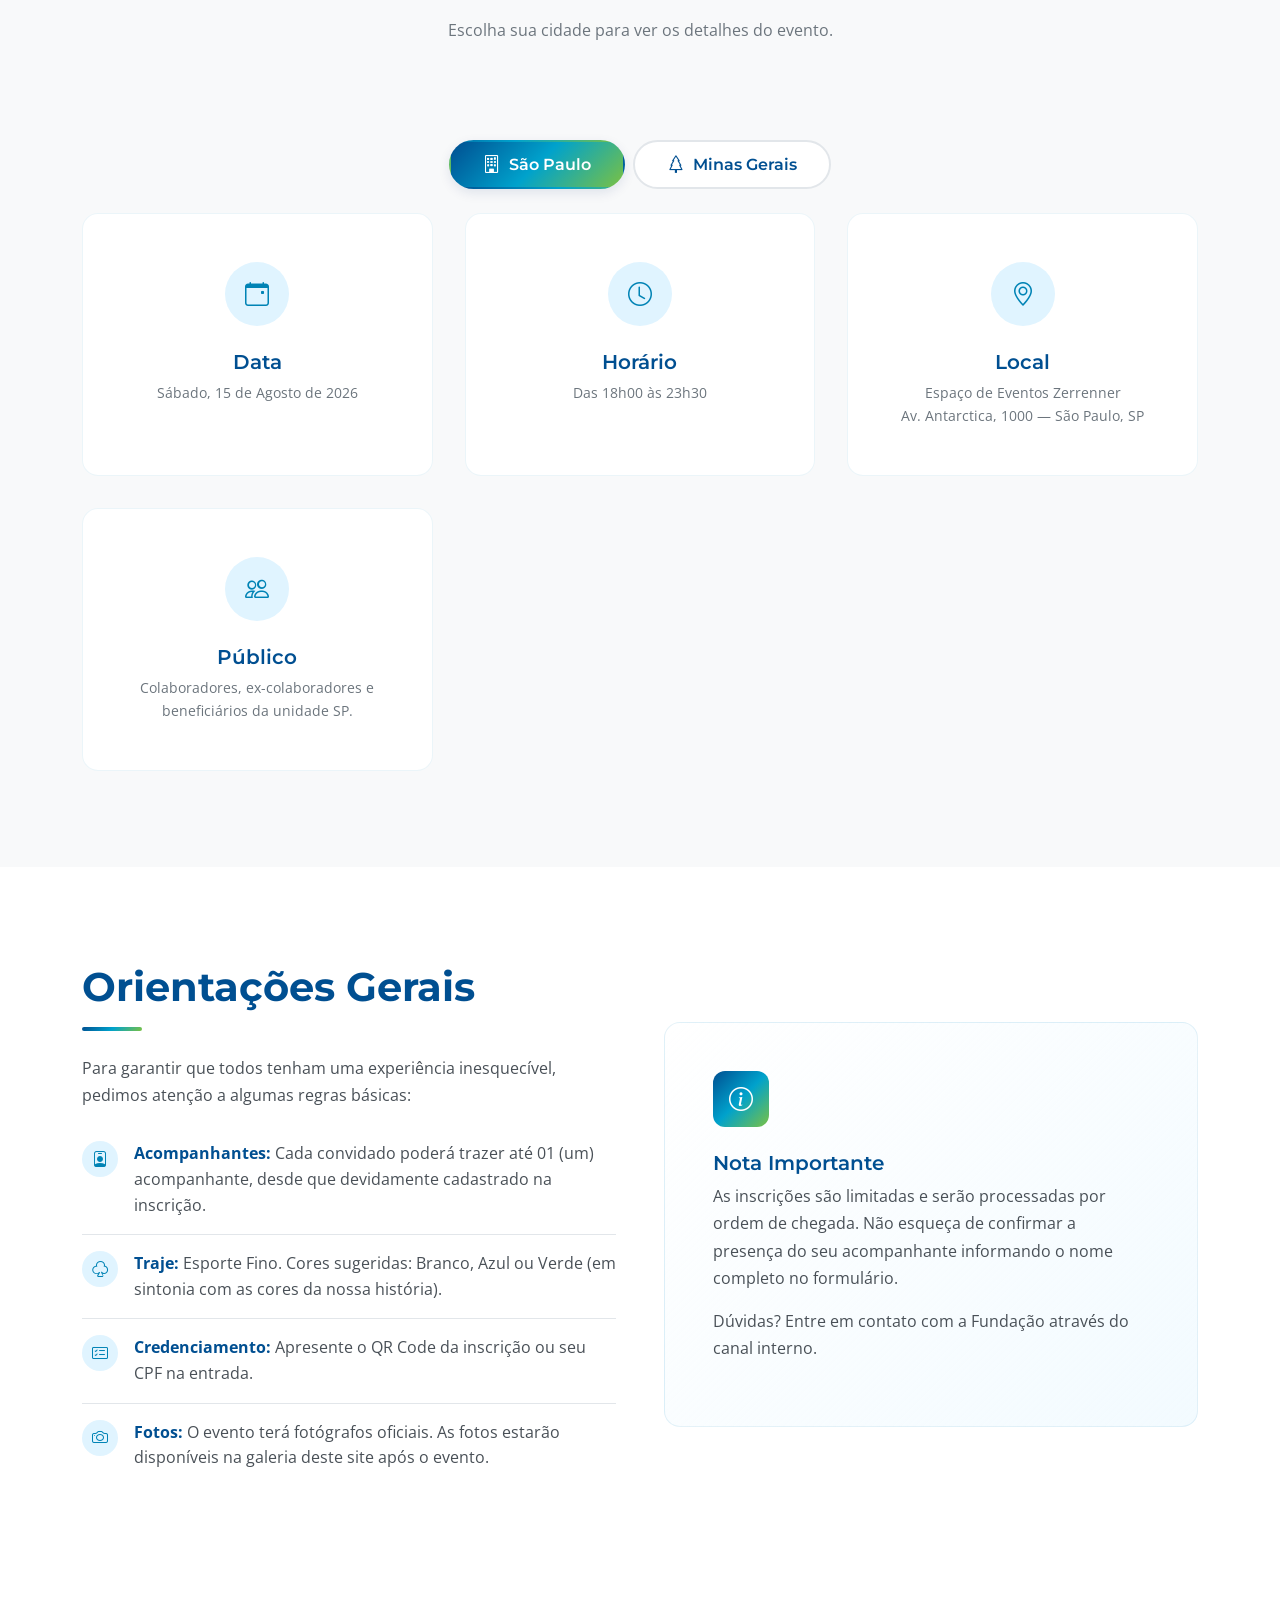
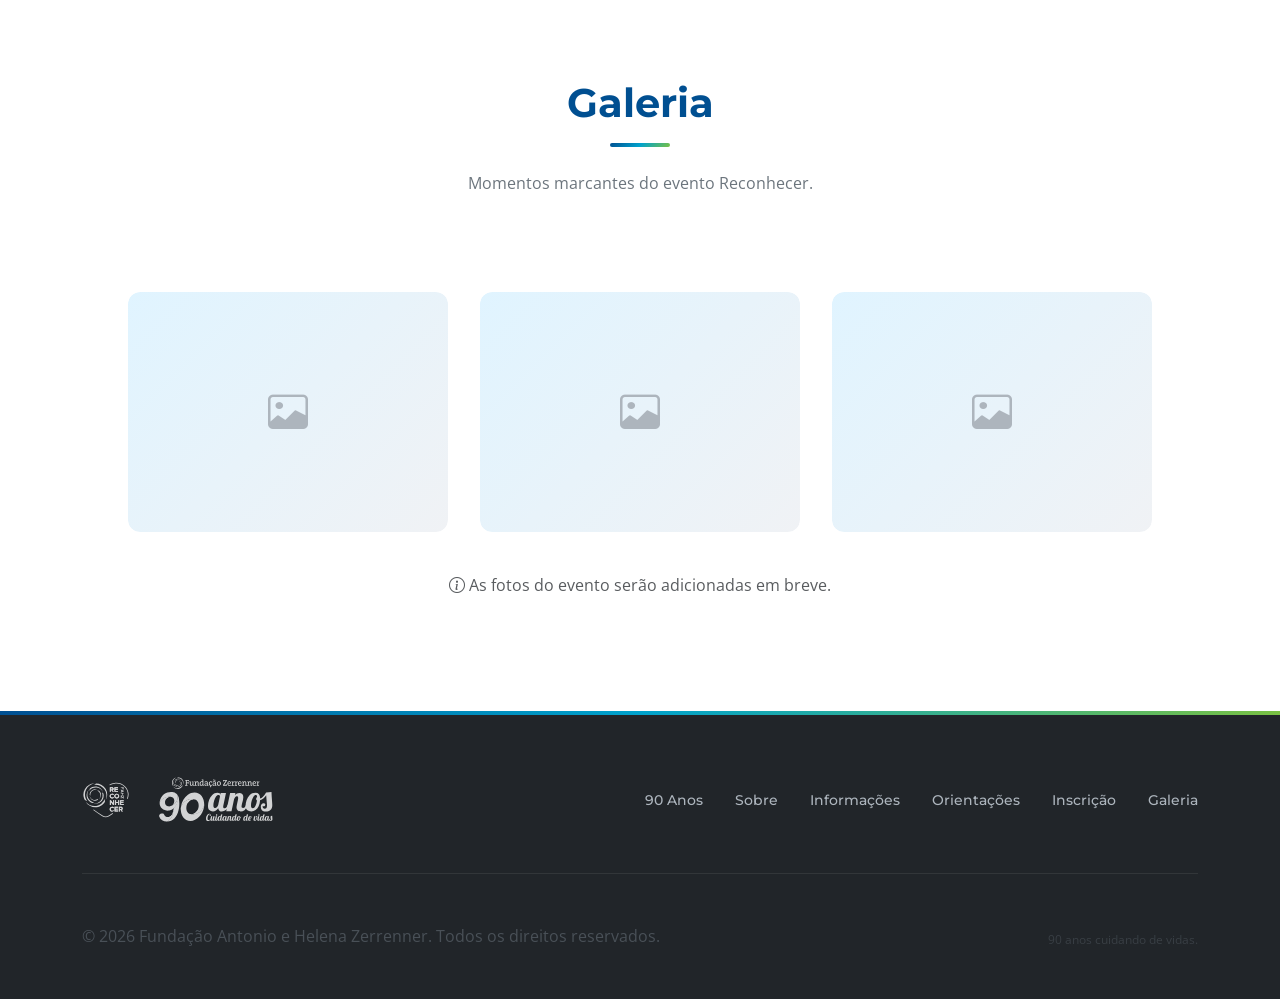
==== commit 2893310e: "Fix broken logo reference in Sobre section" ====
--- a/index.html
+++ b/index.html
@@ -256,7 +256,7 @@
                         </p>
                     </div>
                     <div class="about-logo">
-                        <img src="img/90-anos-logo.png" alt="Fundação Zerrenner 90 Anos — Cuidando de vidas">
+                        <img src="logo 90 anos.svg" alt="Fundação Zerrenner 90 Anos — Cuidando de vidas">
                     </div>
                 </div>
             </div>
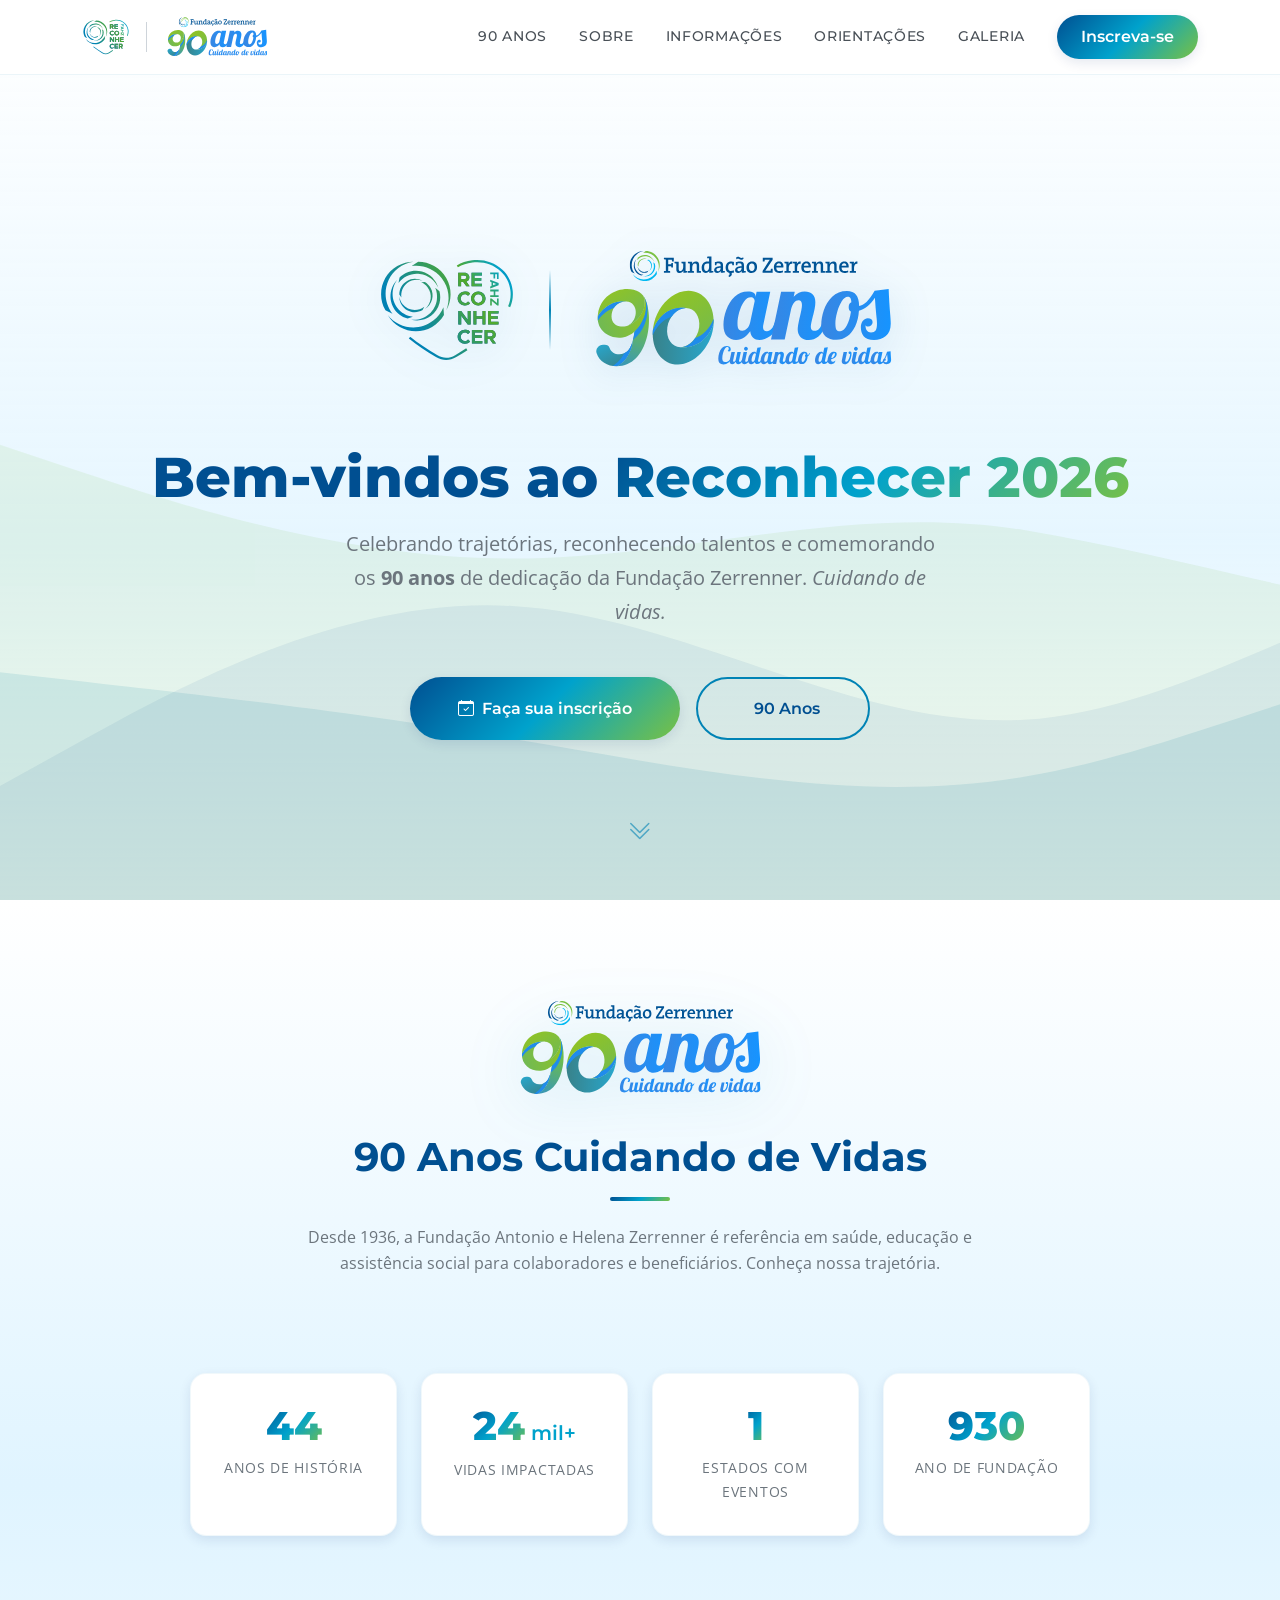
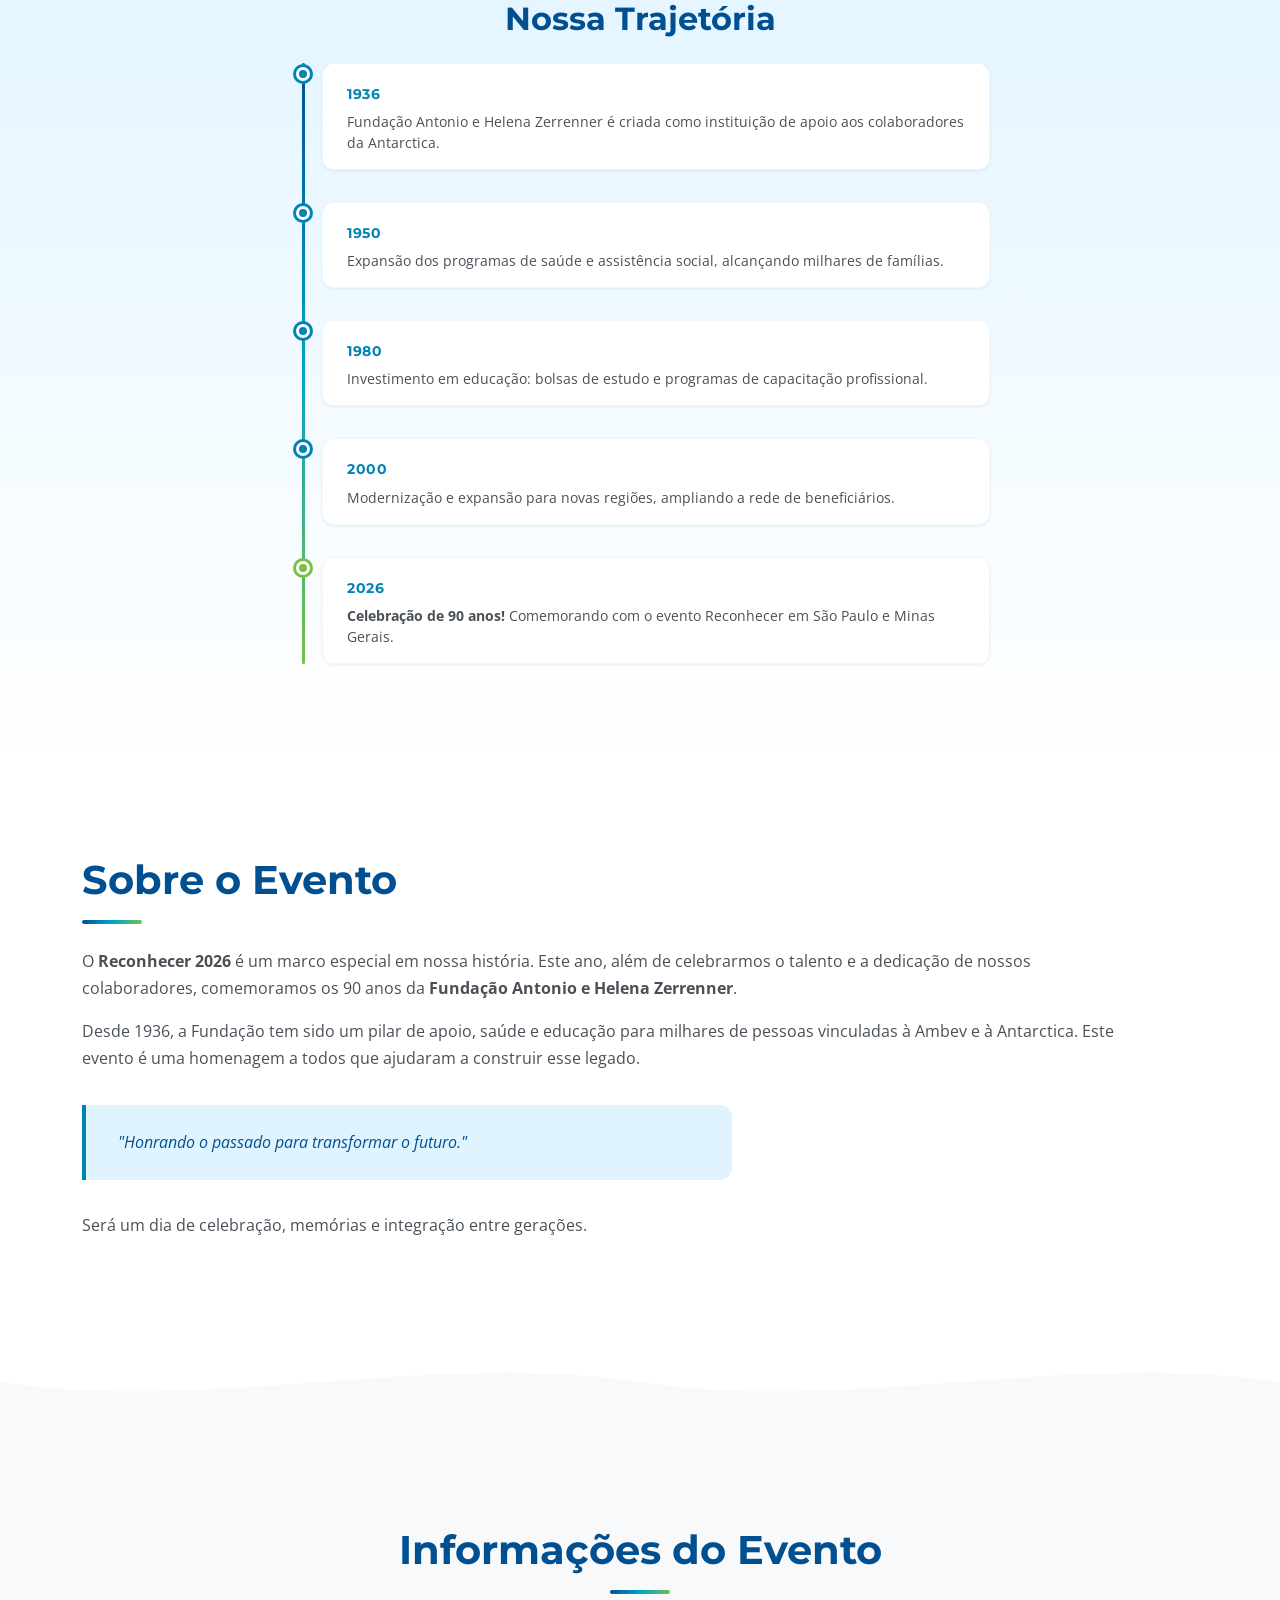
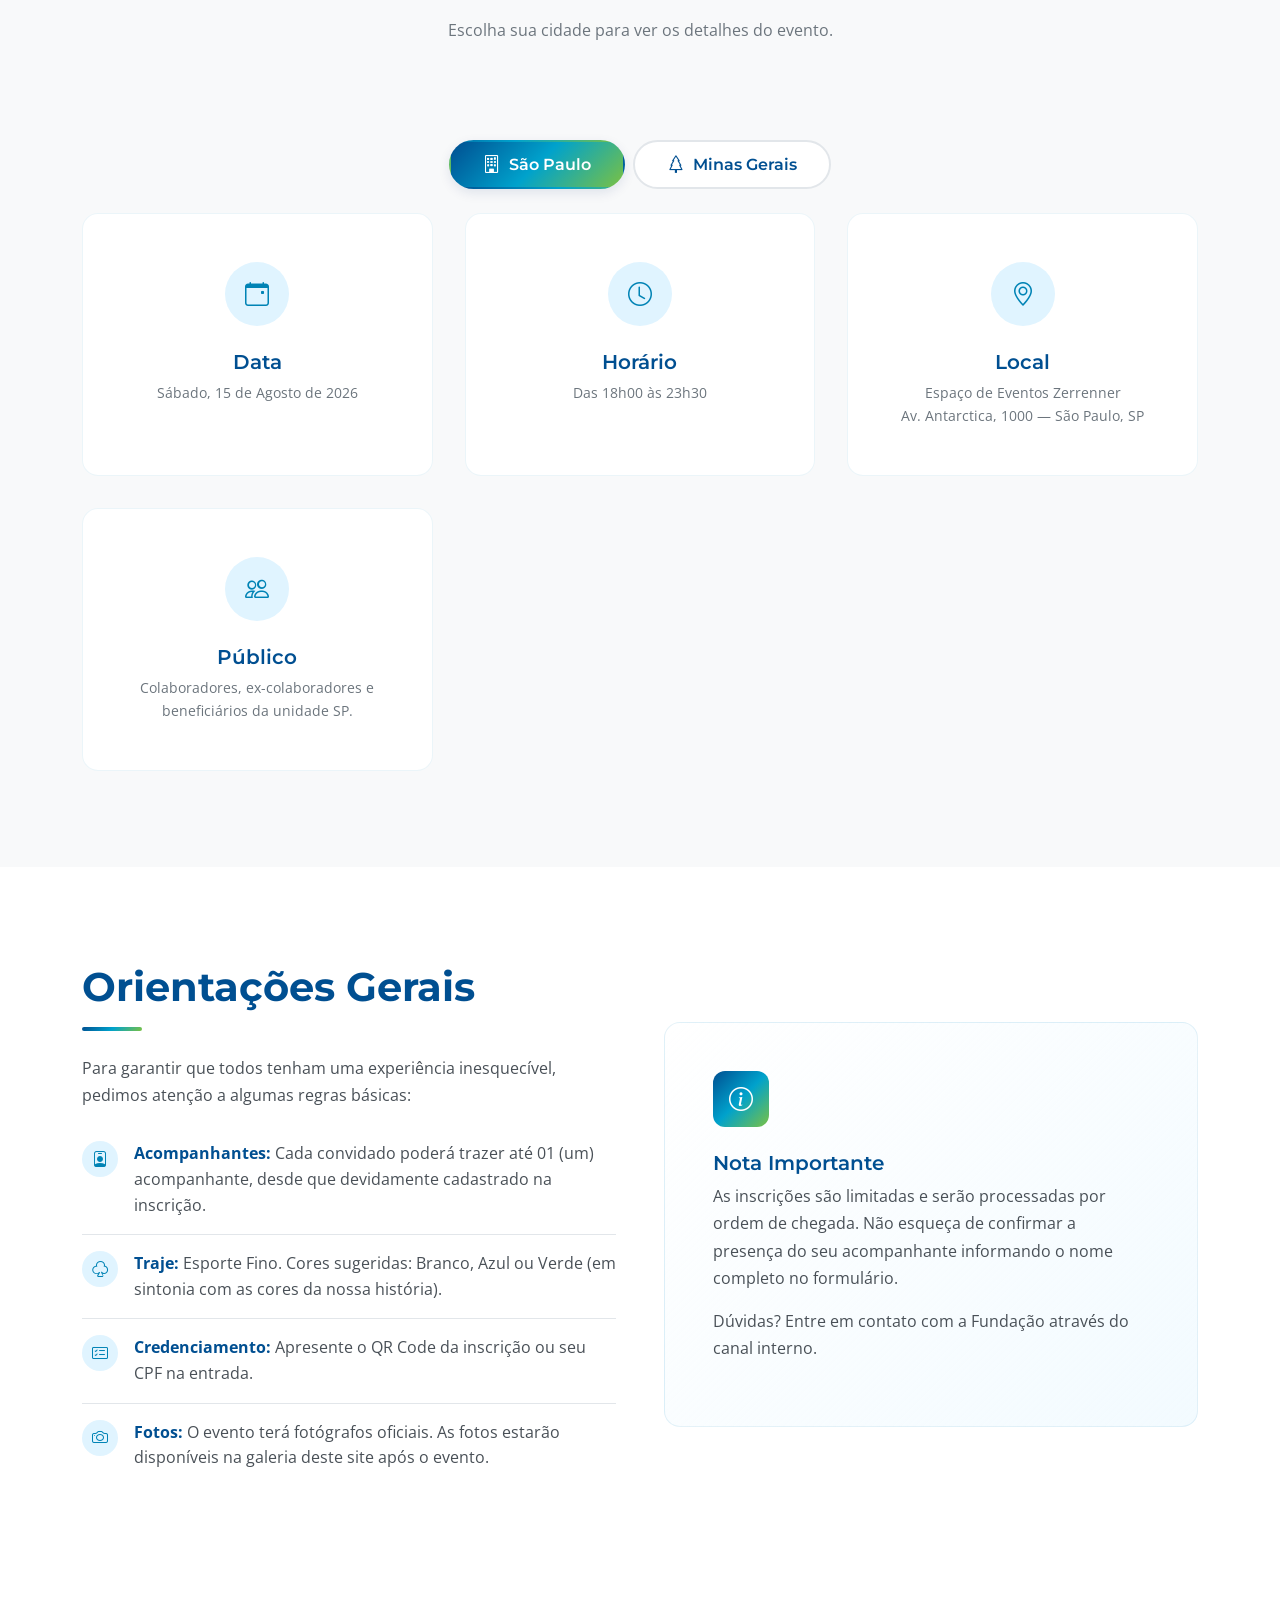
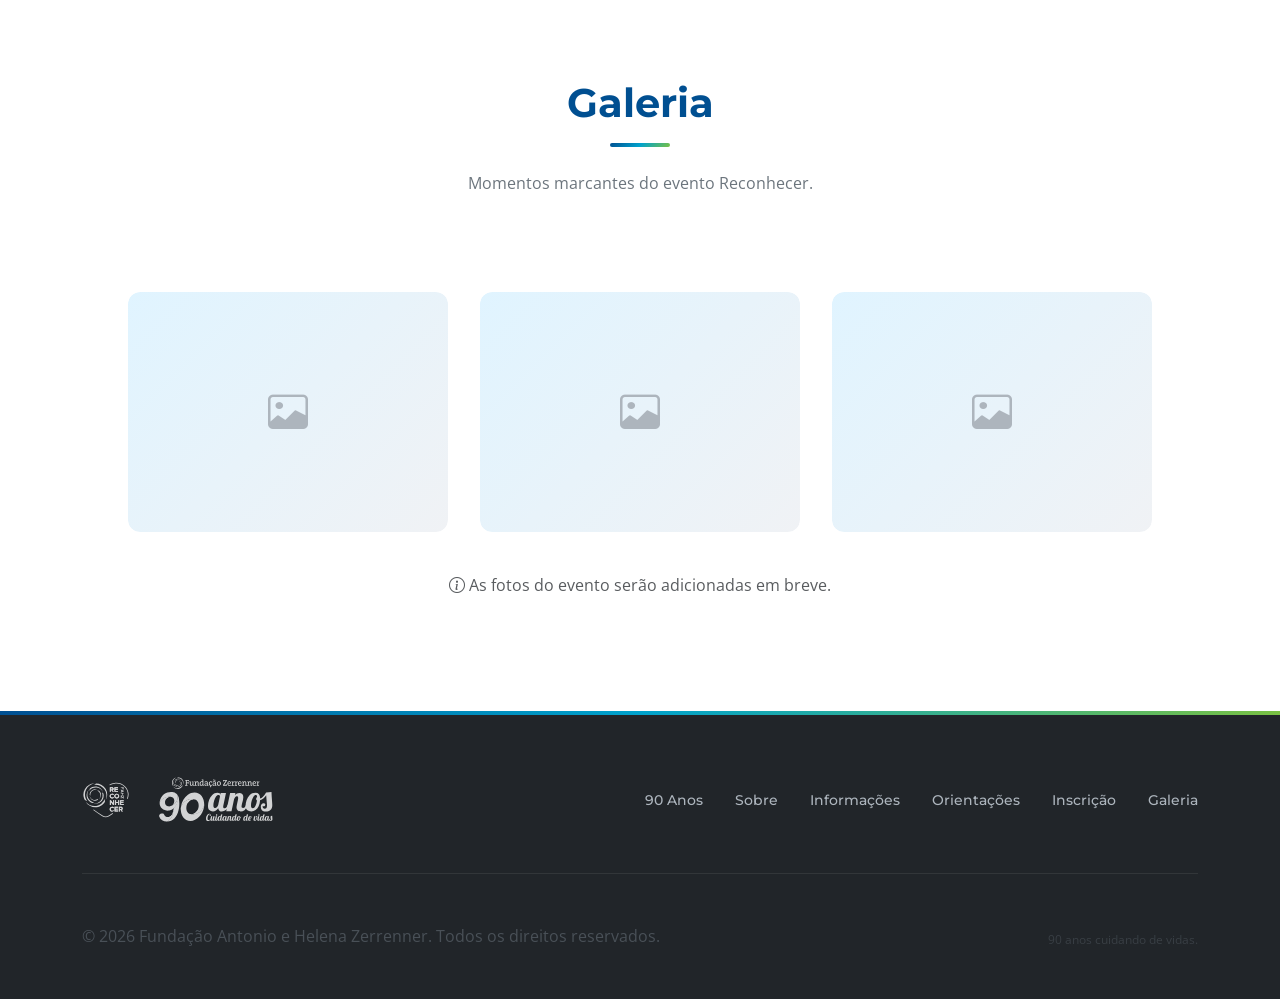
==== commit 28b09150: "Implement VIP honorees list management and conditional form showing companion options only for liste" ====
--- a/index.html
+++ b/index.html
@@ -521,7 +521,19 @@
                                 </div>
                             </div>
 
-                            <div class="col-12">
+                            <div class="col-12" id="honoreeSection" style="display: none;">
+                                <div class="alert alert-success d-flex align-items-center mb-3 p-3 shadow-sm"
+                                    role="alert"
+                                    style="border-radius: var(--radius-md); font-size: 0.9rem; background: #f0fdf4; border-color: #bbf7d0; color: #166534;">
+                                    <i class="bi bi-star-fill me-3" style="font-size: 1.5rem; color: #f59e0b;"></i>
+                                    <div>
+                                        <strong style="font-family: var(--font-heading);">Reconhecemos
+                                            você!</strong><br>
+                                        Como um dos nossos grandes homenageados, você tem direito a levar um
+                                        acompanhante.
+                                    </div>
+                                </div>
+
                                 <label class="d-block mb-2"
                                     style="font-family: var(--font-heading); font-weight: 500; font-size: var(--font-size-xs); color: var(--color-gray-600); text-transform: uppercase; letter-spacing: 0.03em;">
                                     Levará acompanhante?
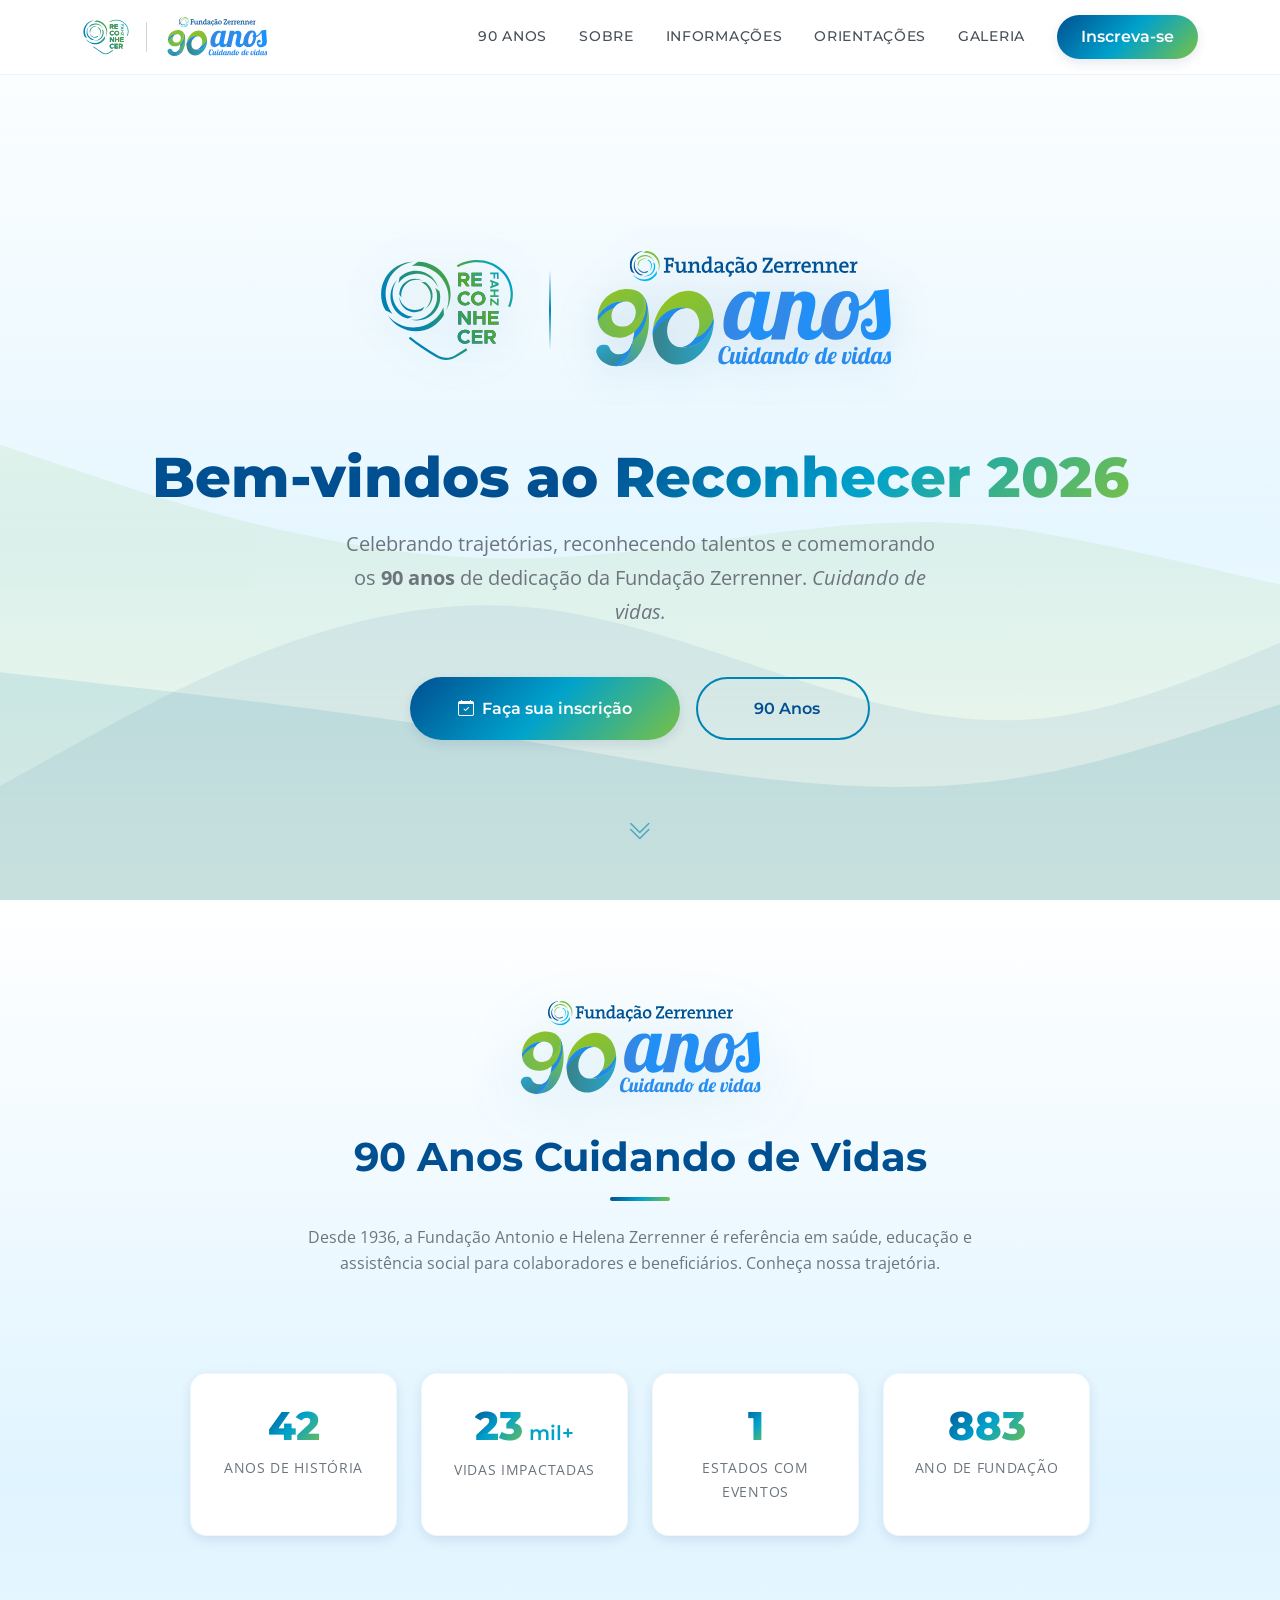
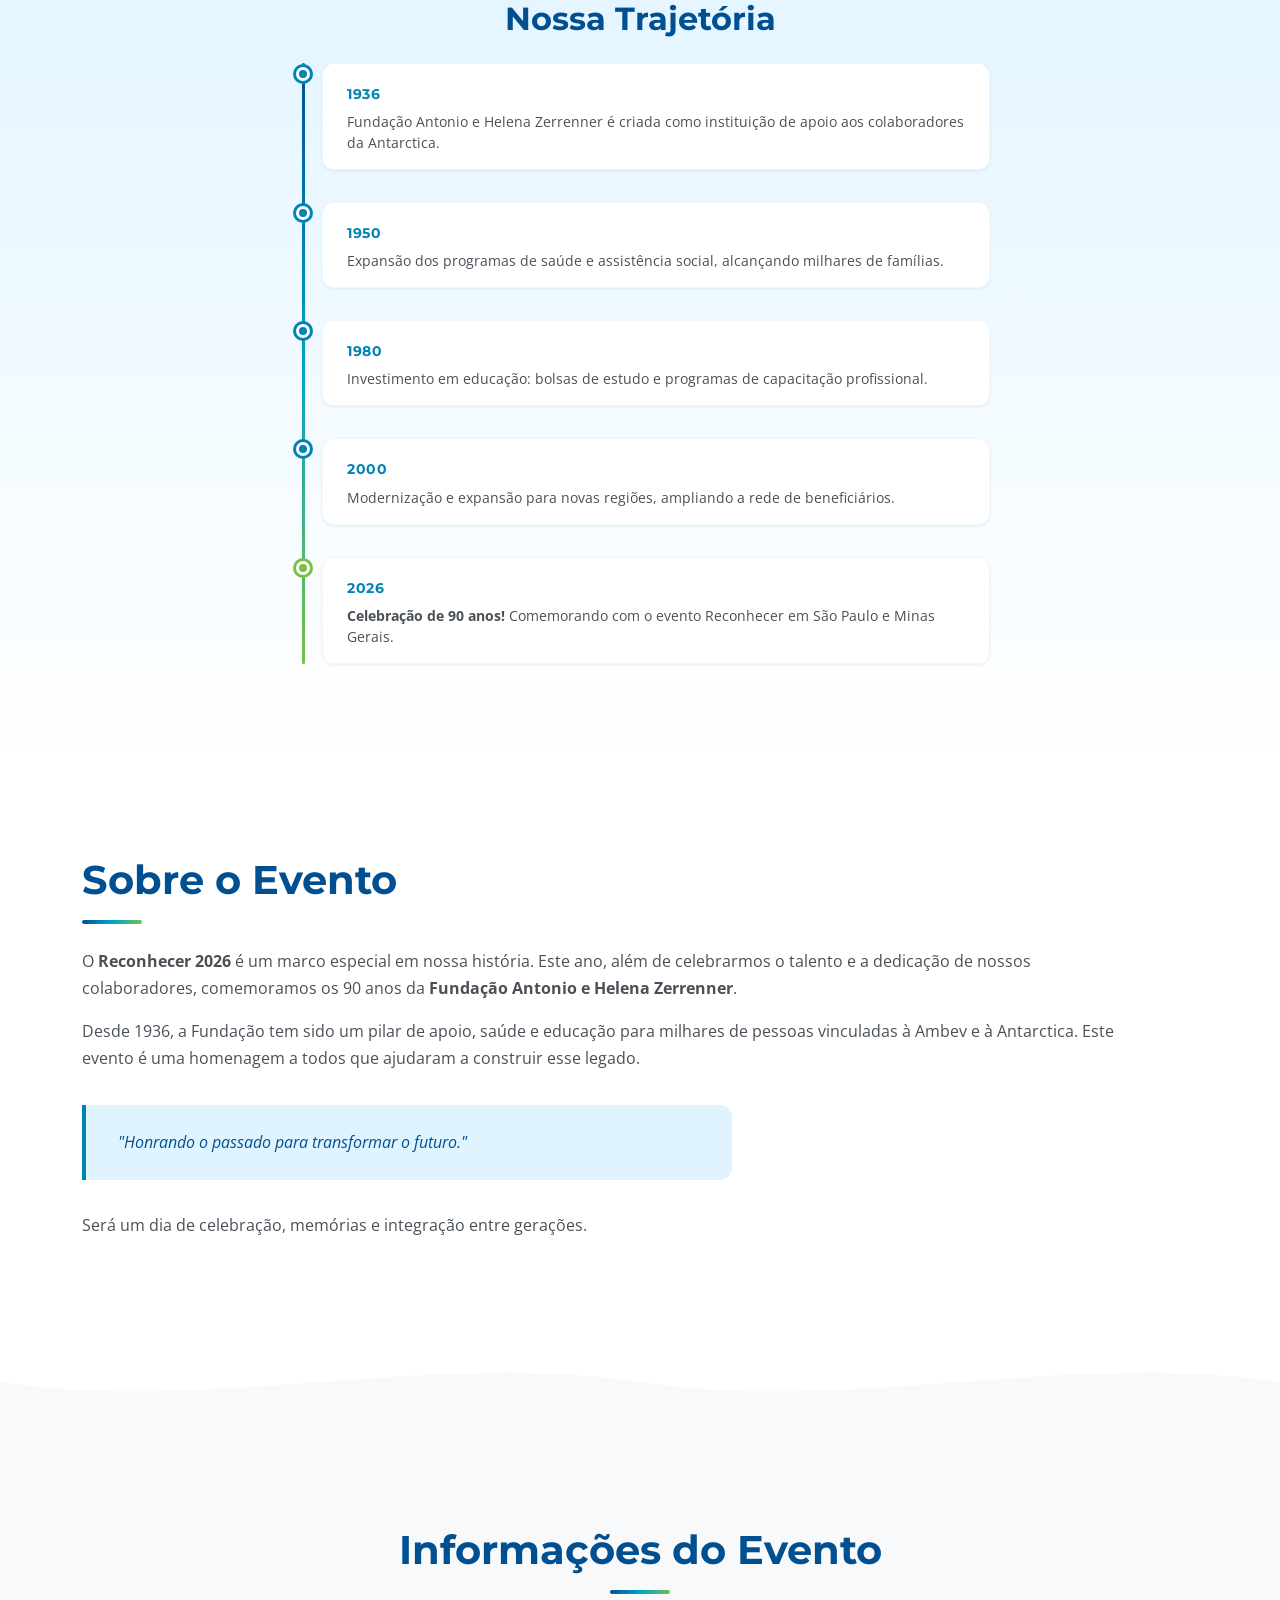
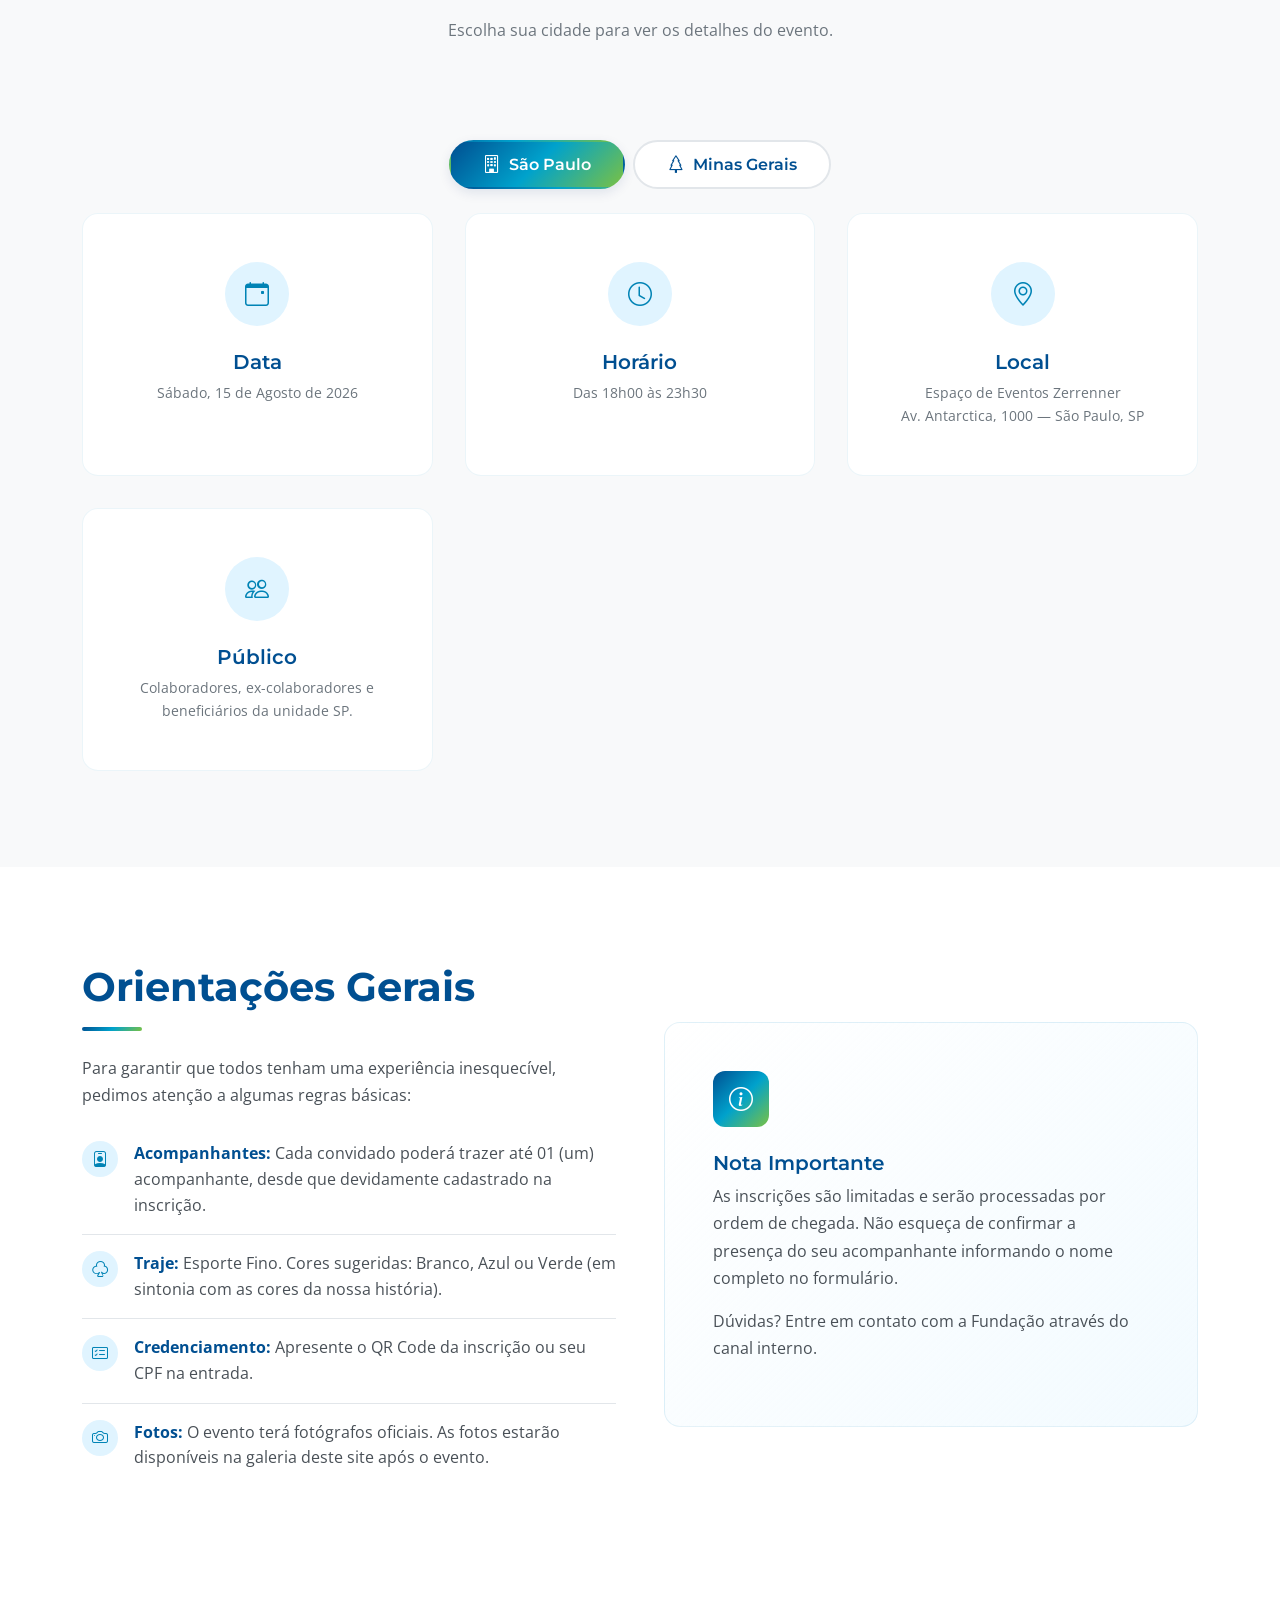
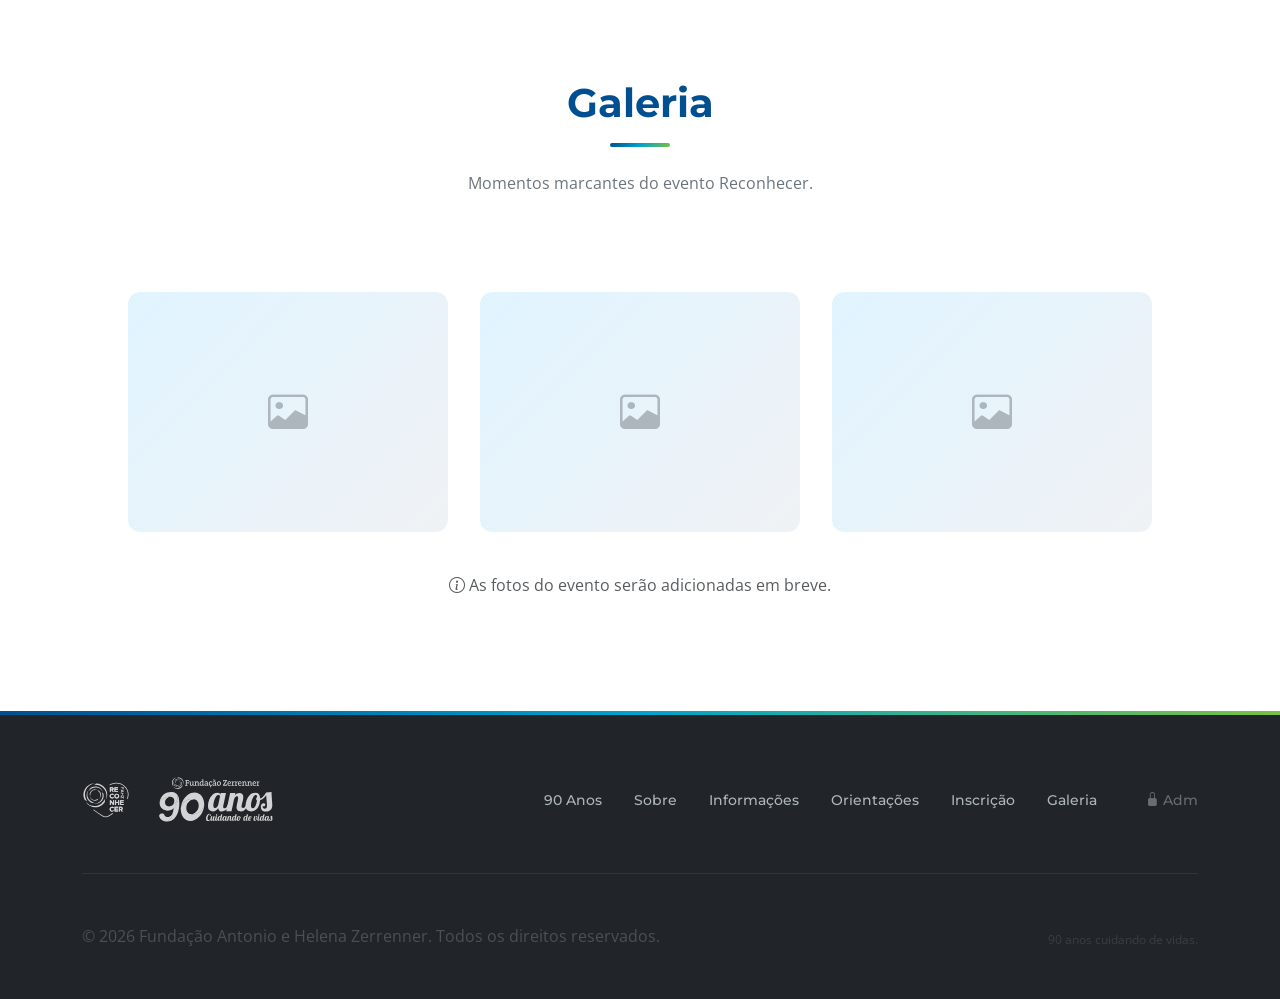
==== commit 24676ff3: "Smooth out golden ticket animation, add VIP alert modal, support multiple dynamic companions for hon" ====
--- a/index.html
+++ b/index.html
@@ -550,11 +550,20 @@
                                 </div>
 
                                 <div class="conditional-field" id="companionFields">
-                                    <div class="form-floating-custom">
-                                        <label for="companionName">Nome do Acompanhante</label>
-                                        <input type="text" class="form-control" id="companionName" name="companionName"
-                                            placeholder="Nome completo do acompanhante">
+                                    <div id="companionsContainer">
+                                        <div class="companion-entry mb-2">
+                                            <div class="form-floating-custom">
+                                                <input type="text" class="form-control companion-input"
+                                                    name="companionName[]" placeholder="Nome completo do convidado 1">
+                                                <label>Nome do Convidado 1</label>
+                                            </div>
+                                        </div>
                                     </div>
+                                    <button type="button" class="btn btn-sm btn-outline-warning mt-2 w-100"
+                                        id="addCompanionBtn"
+                                        style="color: #a16207; border-color: #fde047; font-weight: 600; background: #fffcf0;">
+                                        <i class="bi bi-plus-circle"></i> Adicionar outro convidado
+                                    </button>
                                 </div>
                             </div>
 
@@ -619,6 +628,22 @@
         </div>
     </div>
 
+    <!-- Modal Aviso VIP -->
+    <div class="modal fade" id="vipAlertModal" tabindex="-1" aria-hidden="true">
+        <div class="modal-dialog modal-dialog-centered modal-sm">
+            <div class="modal-content border-0 text-center p-4 shadow-lg"
+                style="background: linear-gradient(135deg, #fffcf0 0%, #fff4cc 100%); border-radius: var(--radius-lg); border: 2px solid #eab308 !important;">
+                <i class="bi bi-star-fill mb-3" style="font-size: 2.5rem; color: #f59e0b;"></i>
+                <h4 style="font-family: var(--font-heading); color: #a16207; font-weight: 700;">Bilhete Dourado!</h4>
+                <p style="color: #854d0e; font-size: 0.95rem;">Você é um dos nossos grandes homenageados! Por isso,
+                    preparamos passes especiais para seus convidados.</p>
+                <button type="button" class="btn btn-warning fw-bold text-white shadow-sm mt-2" data-bs-dismiss="modal"
+                    style="background: linear-gradient(90deg, #ca8a04, #eab308); border: none;">Acessar
+                    Benefício</button>
+            </div>
+        </div>
+    </div>
+
 
     <!-- ==============================
        FOOTER
@@ -638,6 +663,8 @@
                     <a href="#" class="footer__link" data-bs-toggle="modal"
                         data-bs-target="#registrationModal">Inscrição</a>
                     <a href="#galeria" class="footer__link">Galeria</a>
+                    <a href="admin.html" class="footer__link" style="opacity: 0.5; margin-left: 1rem;"><i
+                            class="bi bi-lock-fill"></i> Adm</a>
                 </div>
             </div>
             <div class="footer__bottom">
--- a/css/form.css
+++ b/css/form.css
@@ -240,6 +240,50 @@
     cursor: pointer;
 }
 
+/* ---- Efeito Bilhete Dourado para Homenageados ---- */
+@keyframes goldenGlowRise {
+    0% {
+        background-position: 50% 100%;
+    }
+
+    100% {
+        background-position: 50% 0%;
+    }
+}
+
+.form-wrapper.golden-ticket {
+    background: linear-gradient(180deg, #ffffff 0%, #fffcf0 50%, #fef08a 100%) !important;
+    background-size: 100% 200% !important;
+    border: 2px solid #eab308 !important;
+    box-shadow: 0 10px 40px rgba(234, 179, 8, 0.4) !important;
+    animation: goldenGlowRise 1.5s ease-out forwards;
+}
+
+.form-wrapper.golden-ticket::before {
+    background: linear-gradient(90deg, #ca8a04, #fde047, #ca8a04) !important;
+}
+
+.form-wrapper.golden-ticket .form-header h3 {
+    color: #a16207;
+}
+
+.form-wrapper.golden-ticket .btn-primary-custom {
+    background: linear-gradient(90deg, #ca8a04, #eab308) !important;
+    border-color: #ca8a04 !important;
+    color: #fff !important;
+    box-shadow: 0 4px 15px rgba(202, 138, 4, 0.4);
+}
+
+.form-wrapper.golden-ticket .btn-primary-custom:hover {
+    filter: brightness(1.1);
+    box-shadow: 0 6px 20px rgba(202, 138, 4, 0.6);
+}
+
+.form-wrapper.golden-ticket .form-floating-custom .form-control:focus,
+.form-wrapper.golden-ticket .form-floating-custom .form-select:focus {
+    border-color: #eab308 !important;
+    box-shadow: 0 0 0 4px rgba(234, 179, 8, 0.2) !important;
+}
 /* ---- Responsivo ---- */
 @media (max-width: 767.98px) {
     .form-wrapper {
@@ -247,4 +291,4 @@
         border-radius: var(--radius-lg);
         margin: 0 var(--space-sm);
     }
-}+}
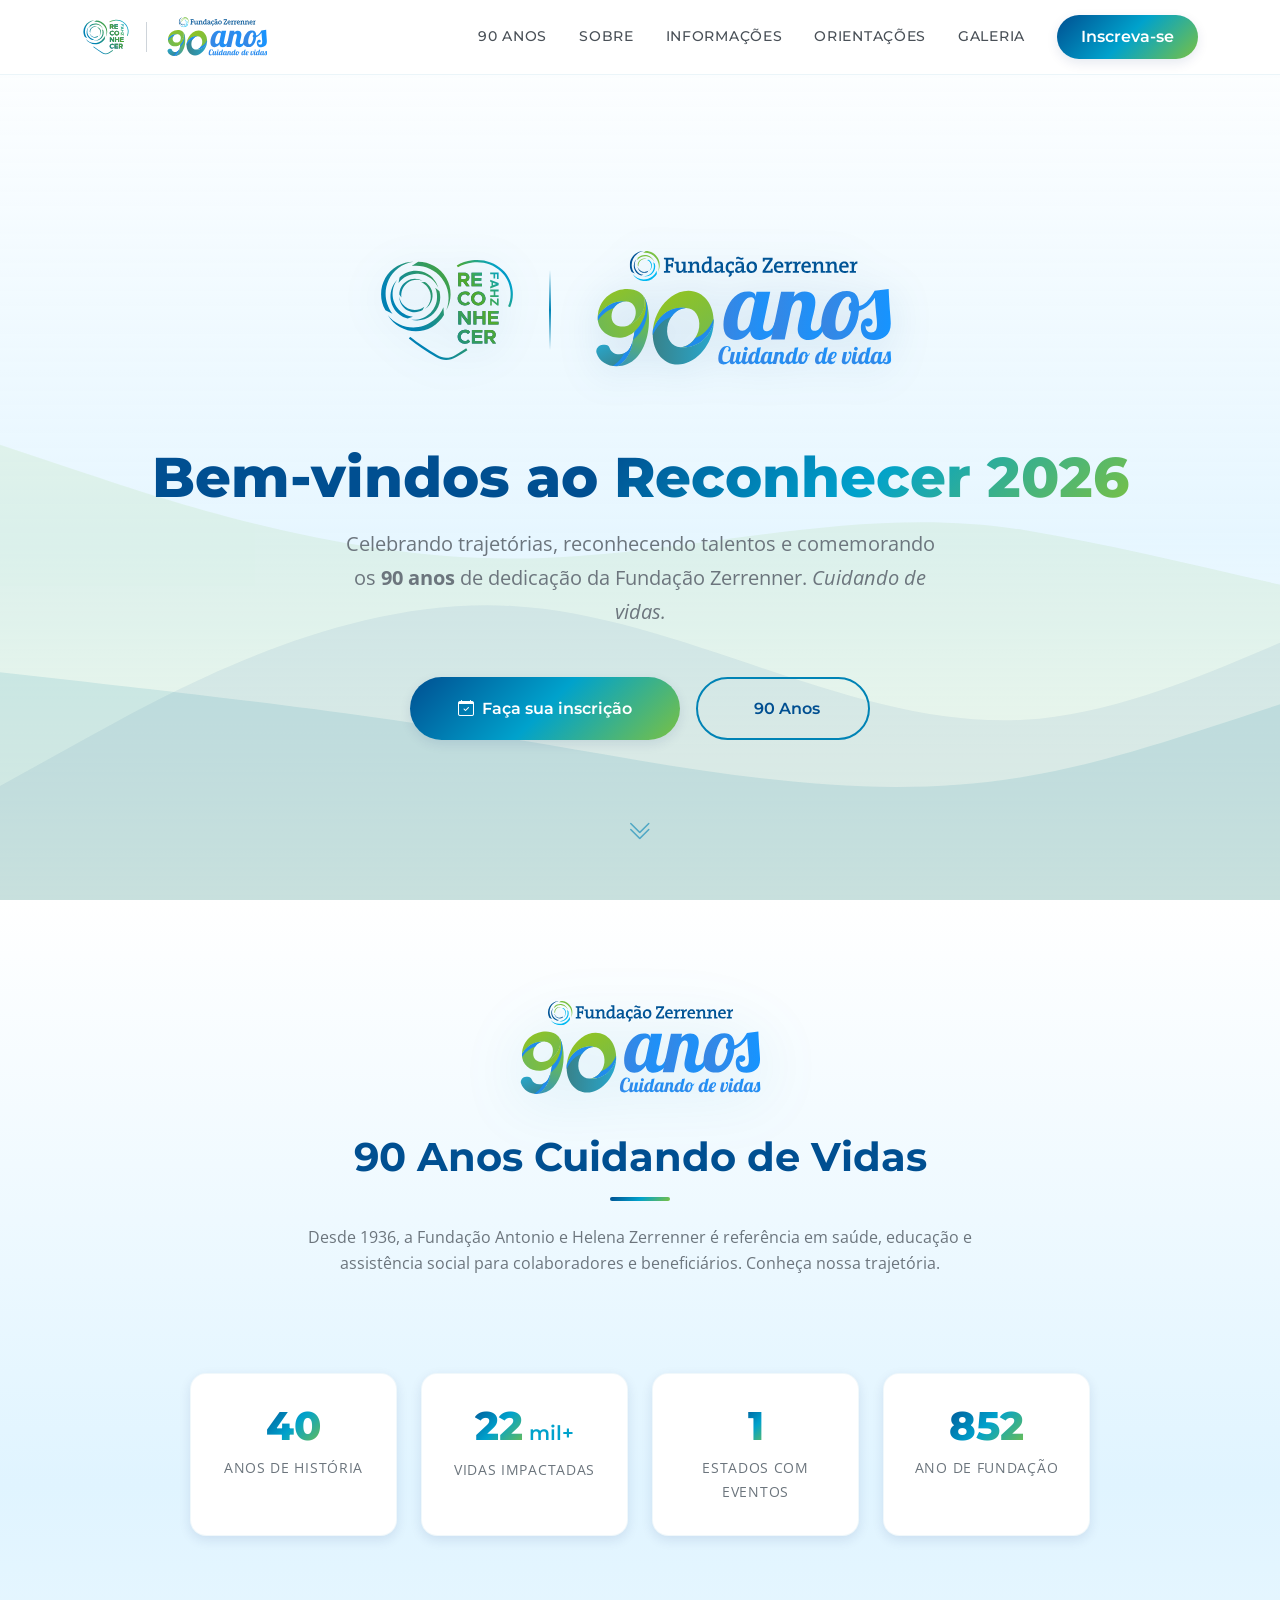
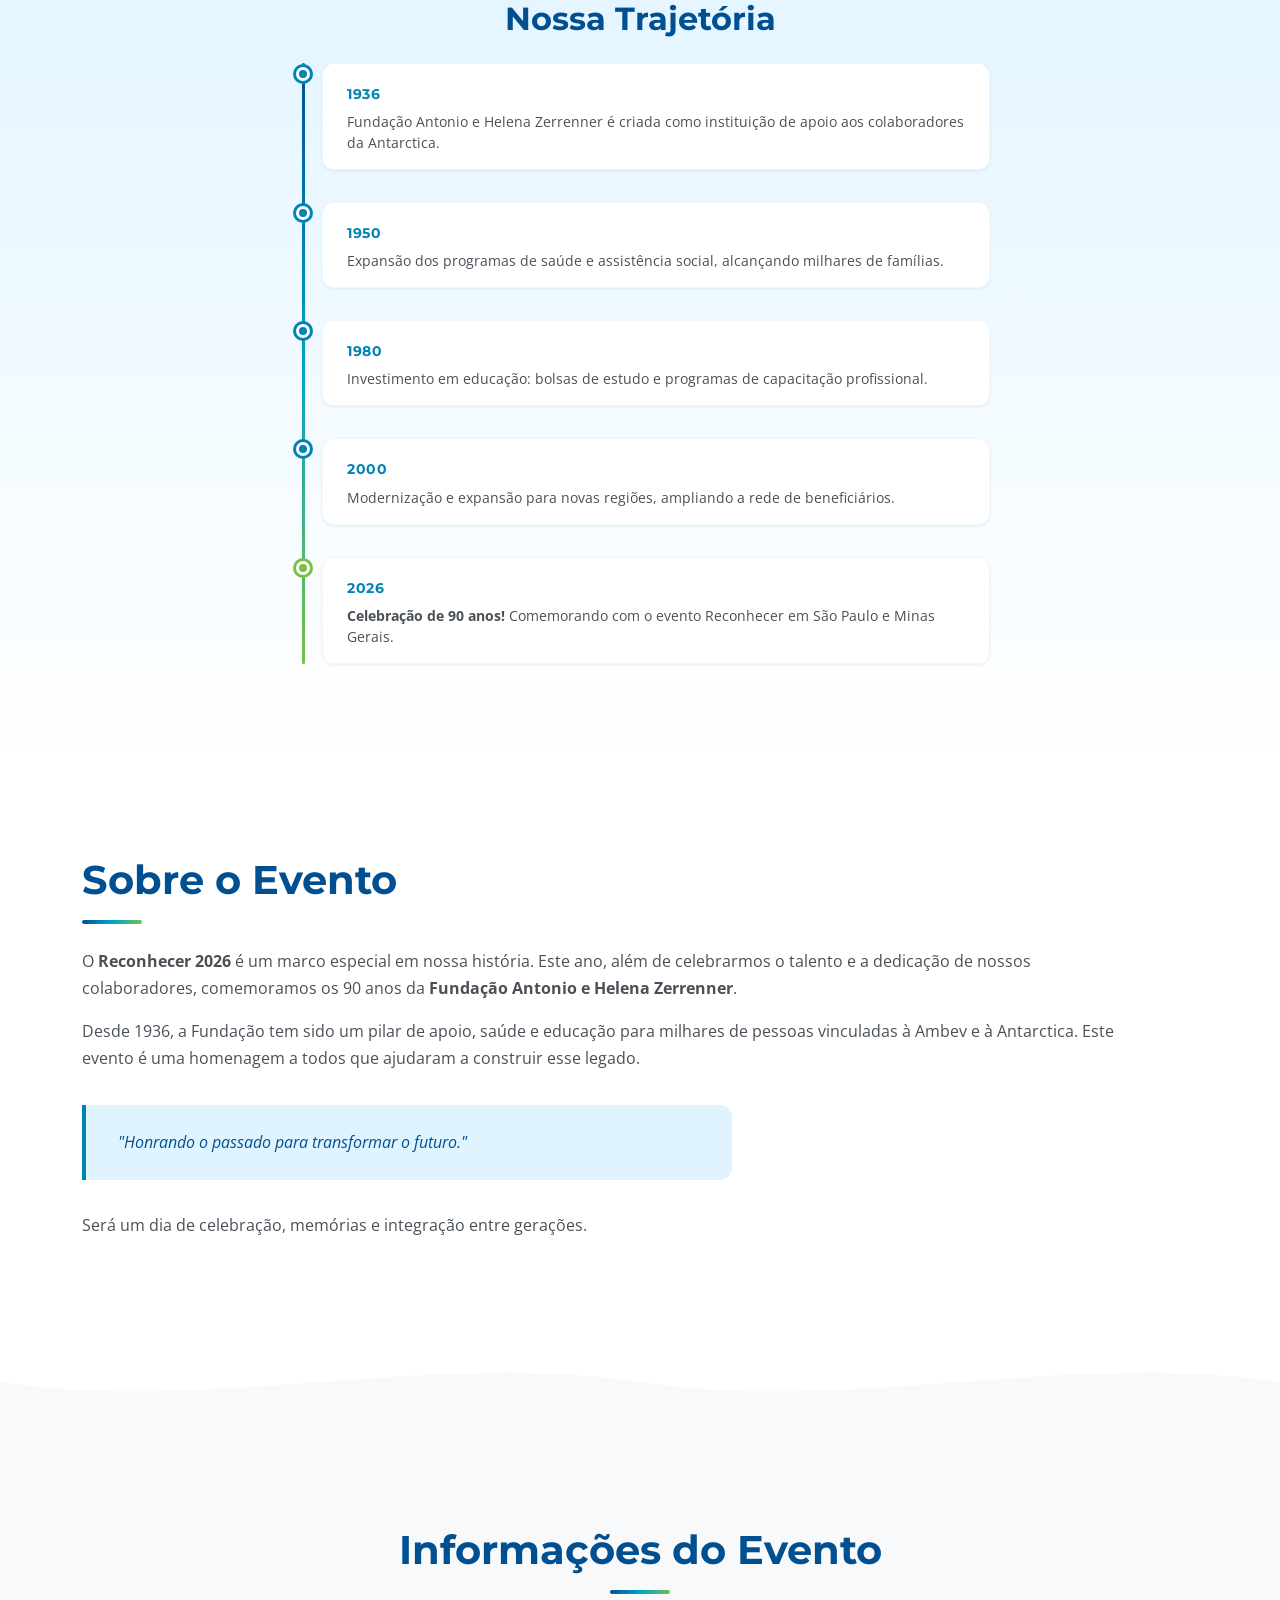
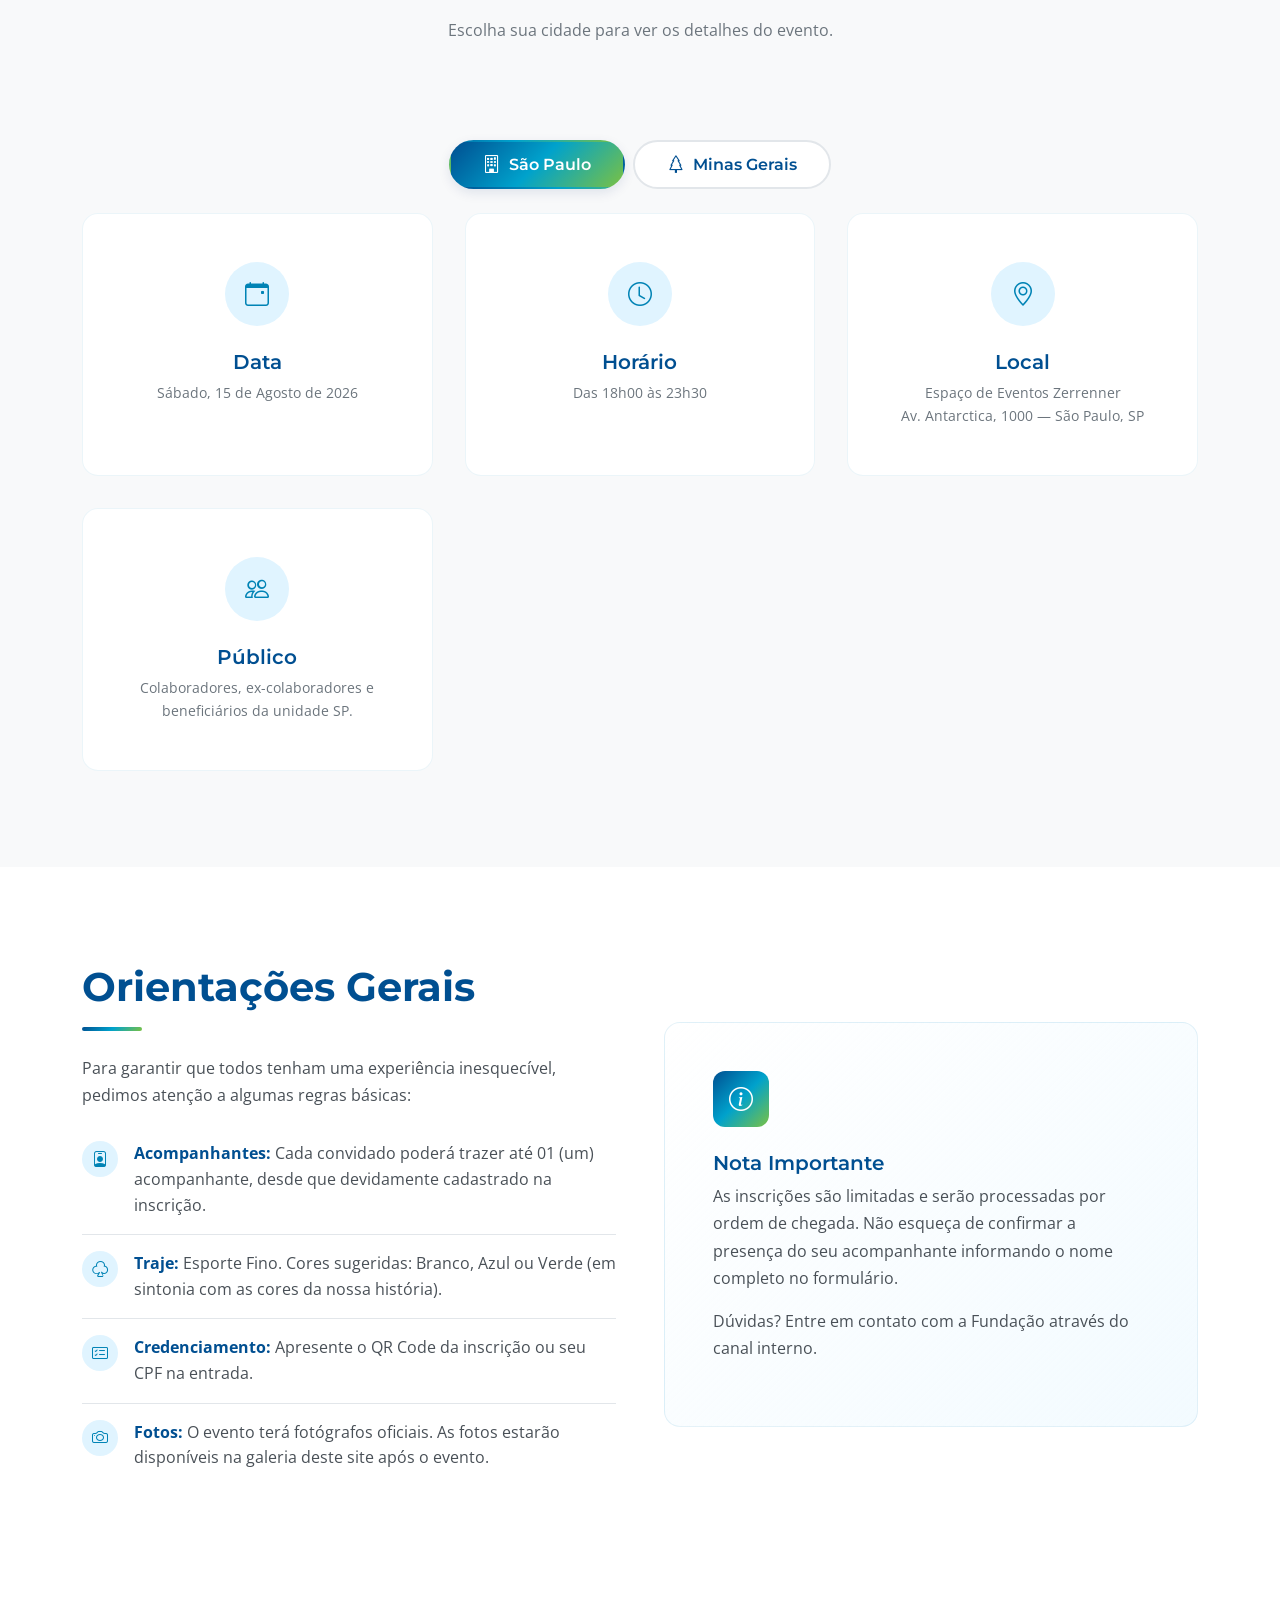
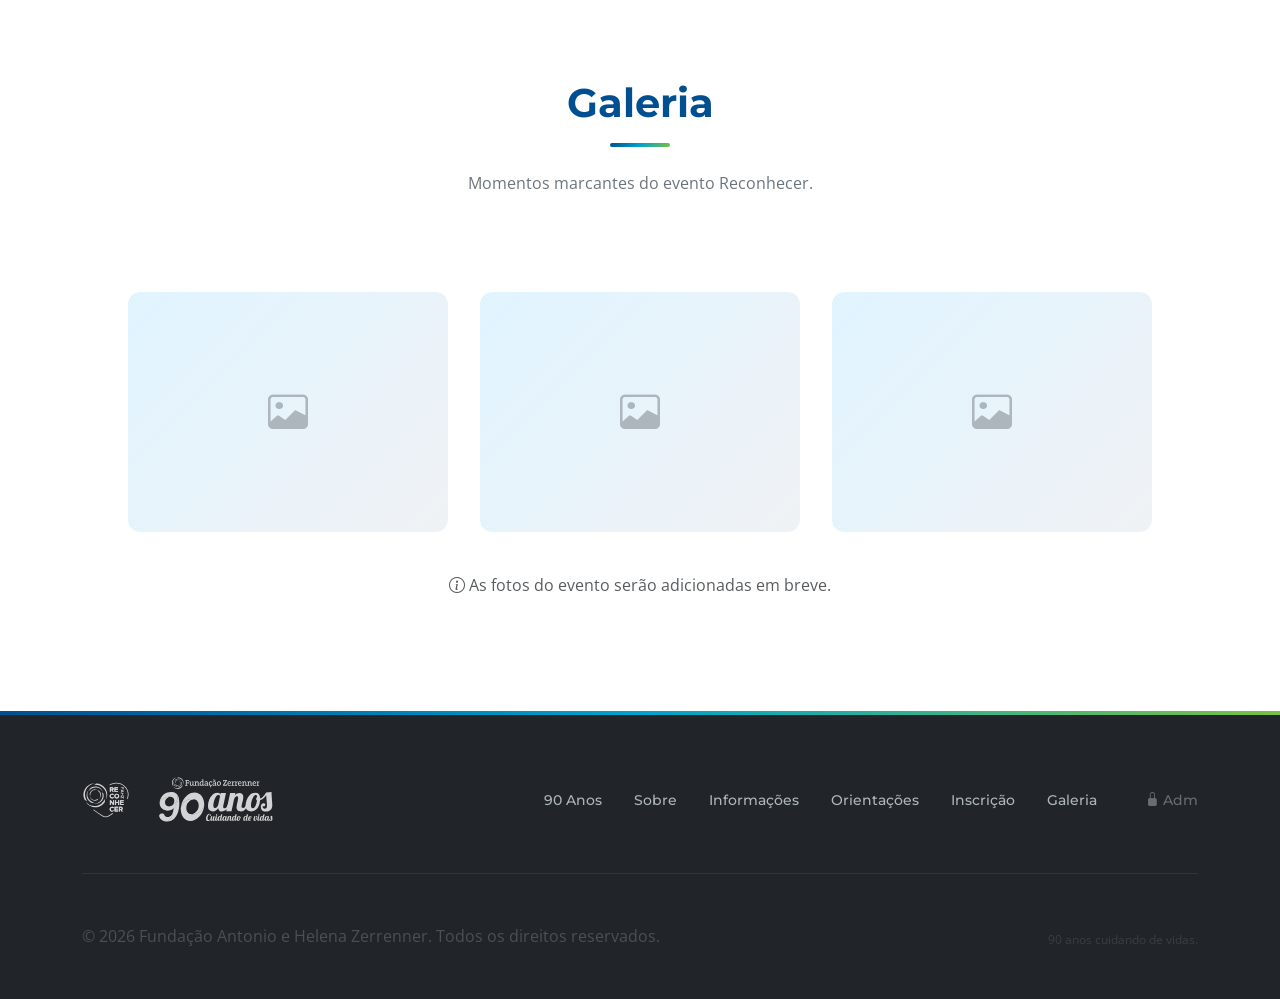
==== commit b2e844de: "Update honorees modal UI matching figma exactly without mentioning benefits" ====
--- a/index.html
+++ b/index.html
@@ -630,16 +630,28 @@
 
     <!-- Modal Aviso VIP -->
     <div class="modal fade" id="vipAlertModal" tabindex="-1" aria-hidden="true">
-        <div class="modal-dialog modal-dialog-centered modal-sm">
-            <div class="modal-content border-0 text-center p-4 shadow-lg"
-                style="background: linear-gradient(135deg, #fffcf0 0%, #fff4cc 100%); border-radius: var(--radius-lg); border: 2px solid #eab308 !important;">
-                <i class="bi bi-star-fill mb-3" style="font-size: 2.5rem; color: #f59e0b;"></i>
-                <h4 style="font-family: var(--font-heading); color: #a16207; font-weight: 700;">Bilhete Dourado!</h4>
-                <p style="color: #854d0e; font-size: 0.95rem;">Você é um dos nossos grandes homenageados! Por isso,
-                    preparamos passes especiais para seus convidados.</p>
-                <button type="button" class="btn btn-warning fw-bold text-white shadow-sm mt-2" data-bs-dismiss="modal"
-                    style="background: linear-gradient(90deg, #ca8a04, #eab308); border: none;">Acessar
-                    Benefício</button>
+        <div class="modal-dialog modal-dialog-centered">
+            <div class="modal-content border-0 text-start p-4 shadow-lg"
+                style="background: #f0fdf4; border: 1px solid #bbf7d0 !important; border-radius: var(--radius-lg);">
+                <div class="d-flex align-items-start gap-4">
+                    <i class="bi bi-star-fill" style="font-size: 2.2rem; color: #f59e0b; margin-top: 5px;"></i>
+                    <div>
+                        <h4
+                            style="font-family: var(--font-heading); color: #166534; font-weight: 700; font-size: 1.25rem; margin-bottom: 0.5rem;">
+                            Reconhecemos você!
+                        </h4>
+                        <p style="color: #166534; font-size: 1rem; margin-bottom: 0;">
+                            Como um dos nossos grandes homenageados, você tem direito a levar um
+                            acompanhante.
+                        </p>
+                    </div>
+                </div>
+                <div class="text-end mt-3">
+                    <button type="button" class="btn btn-success fw-bold text-white shadow-sm" data-bs-dismiss="modal"
+                        style="background: #166534; border: none; border-radius: var(--radius-full); padding: 0.4rem 1.2rem;">
+                        Continuar
+                    </button>
+                </div>
             </div>
         </div>
     </div>
